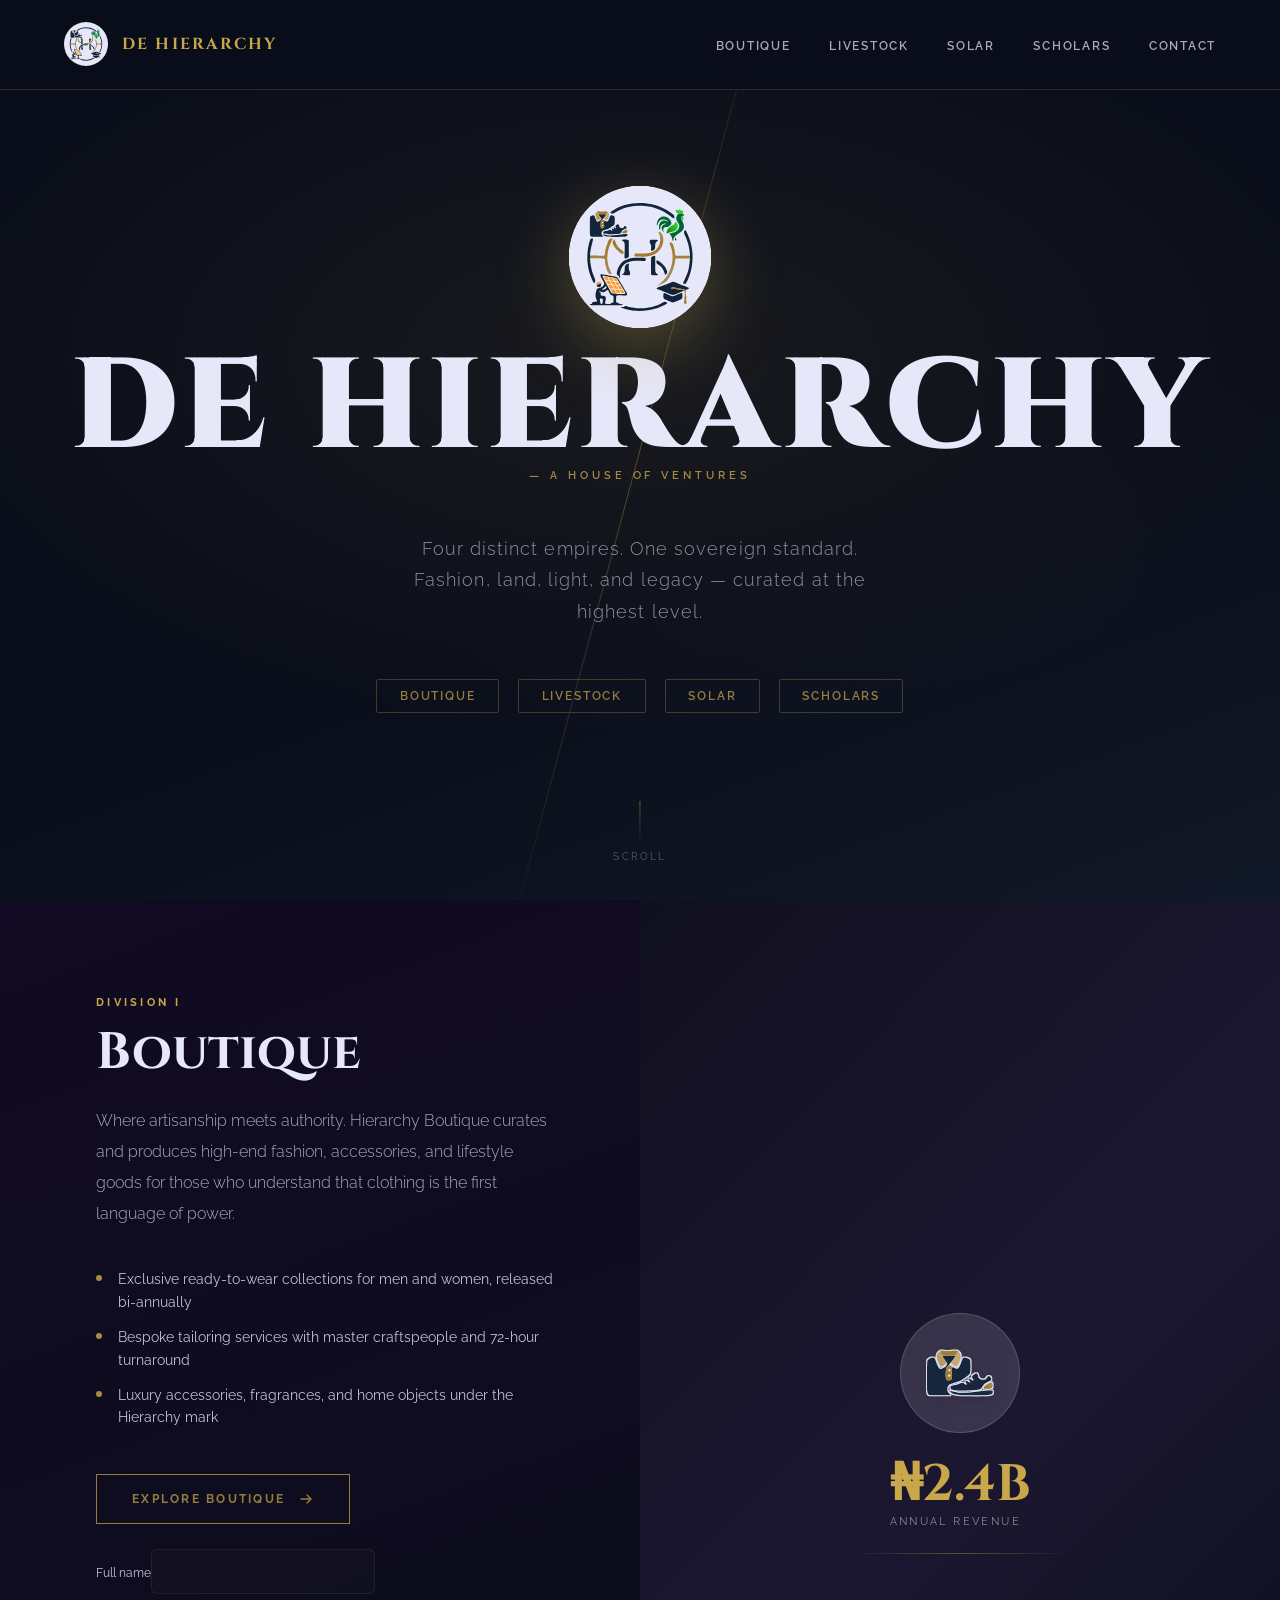
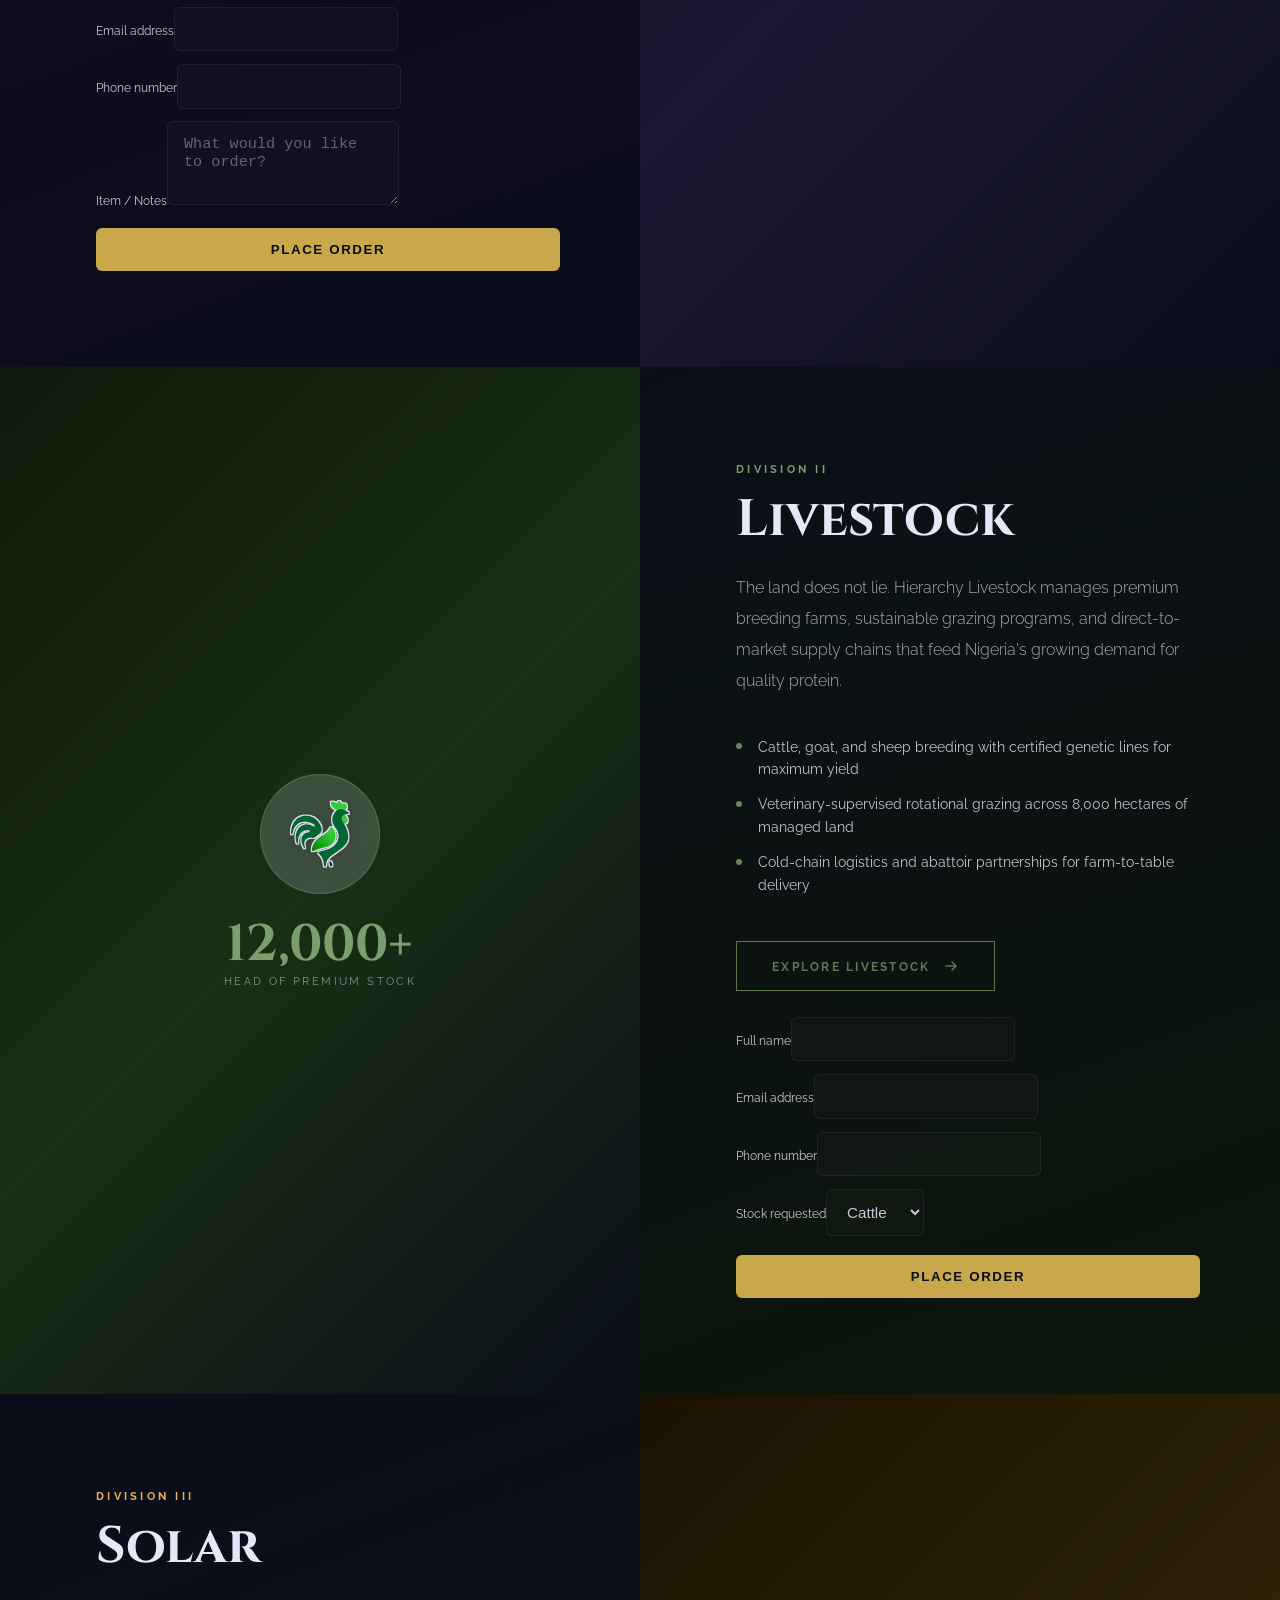
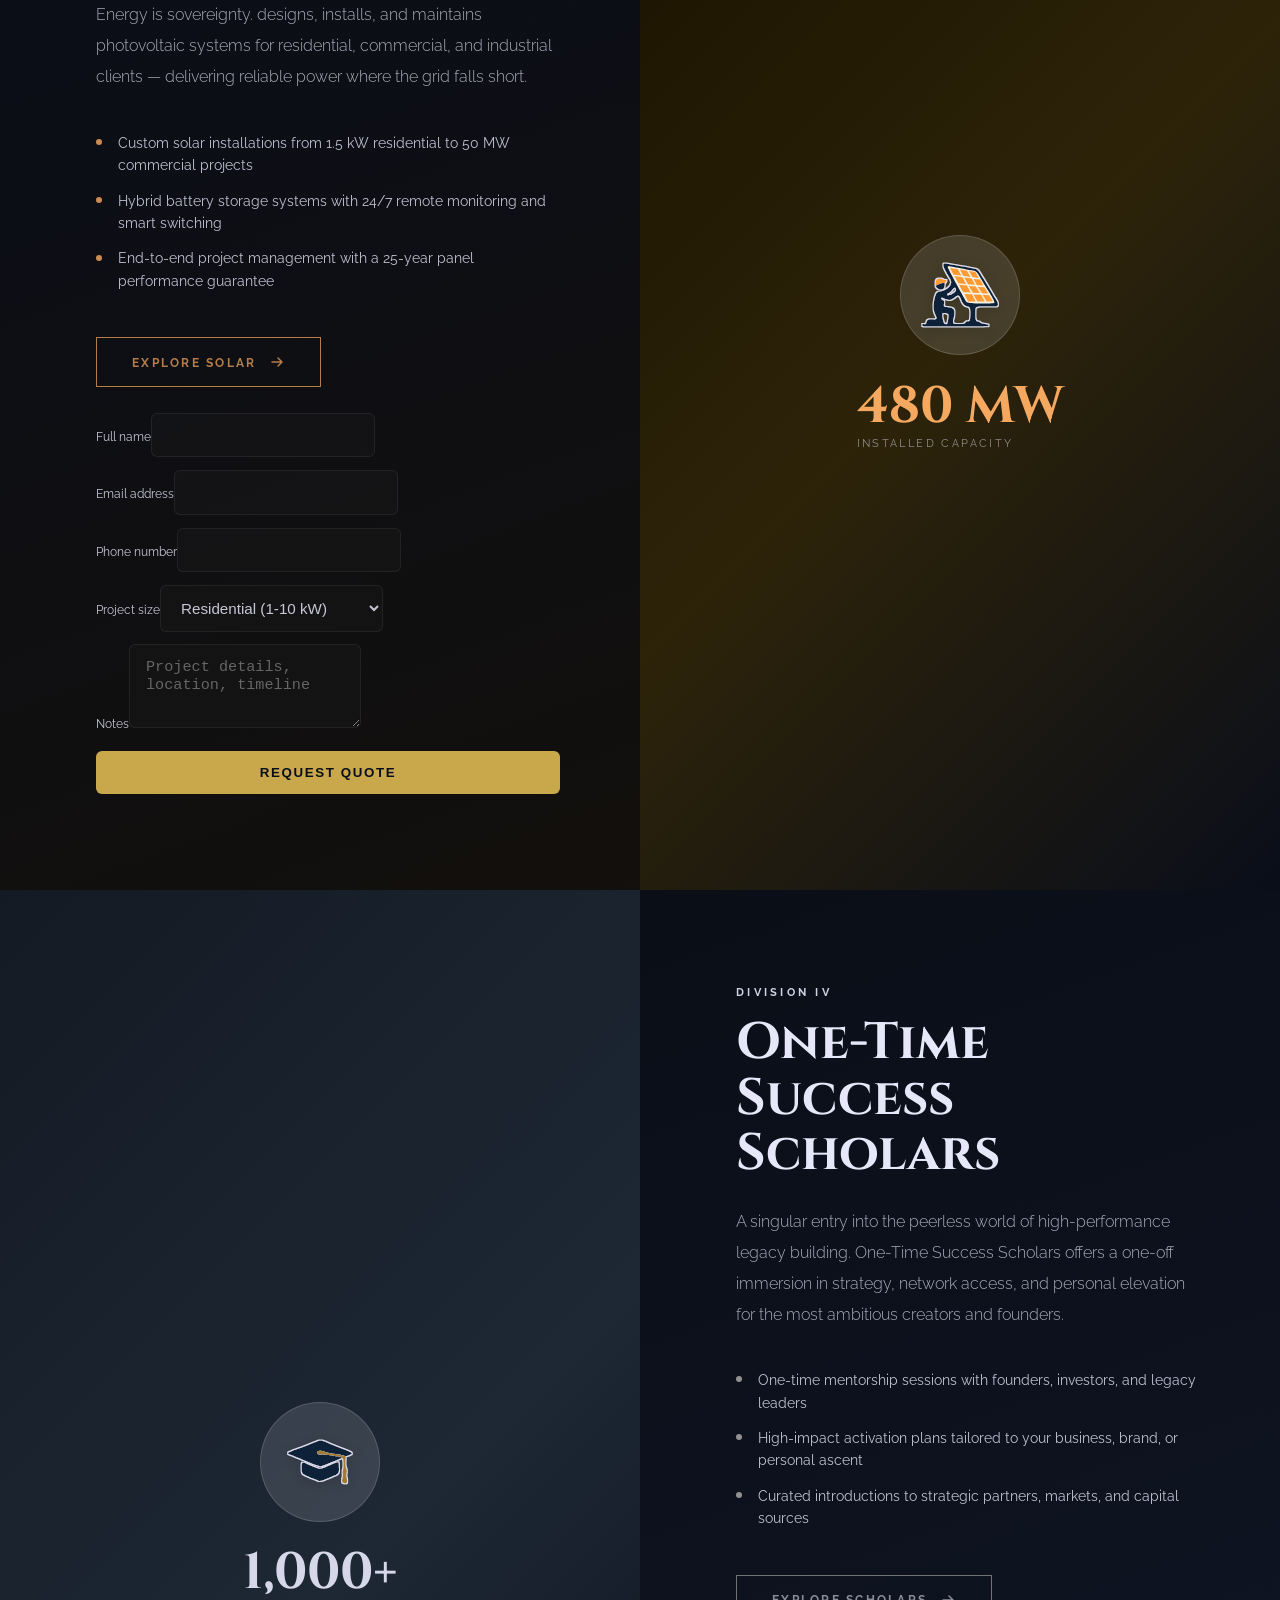
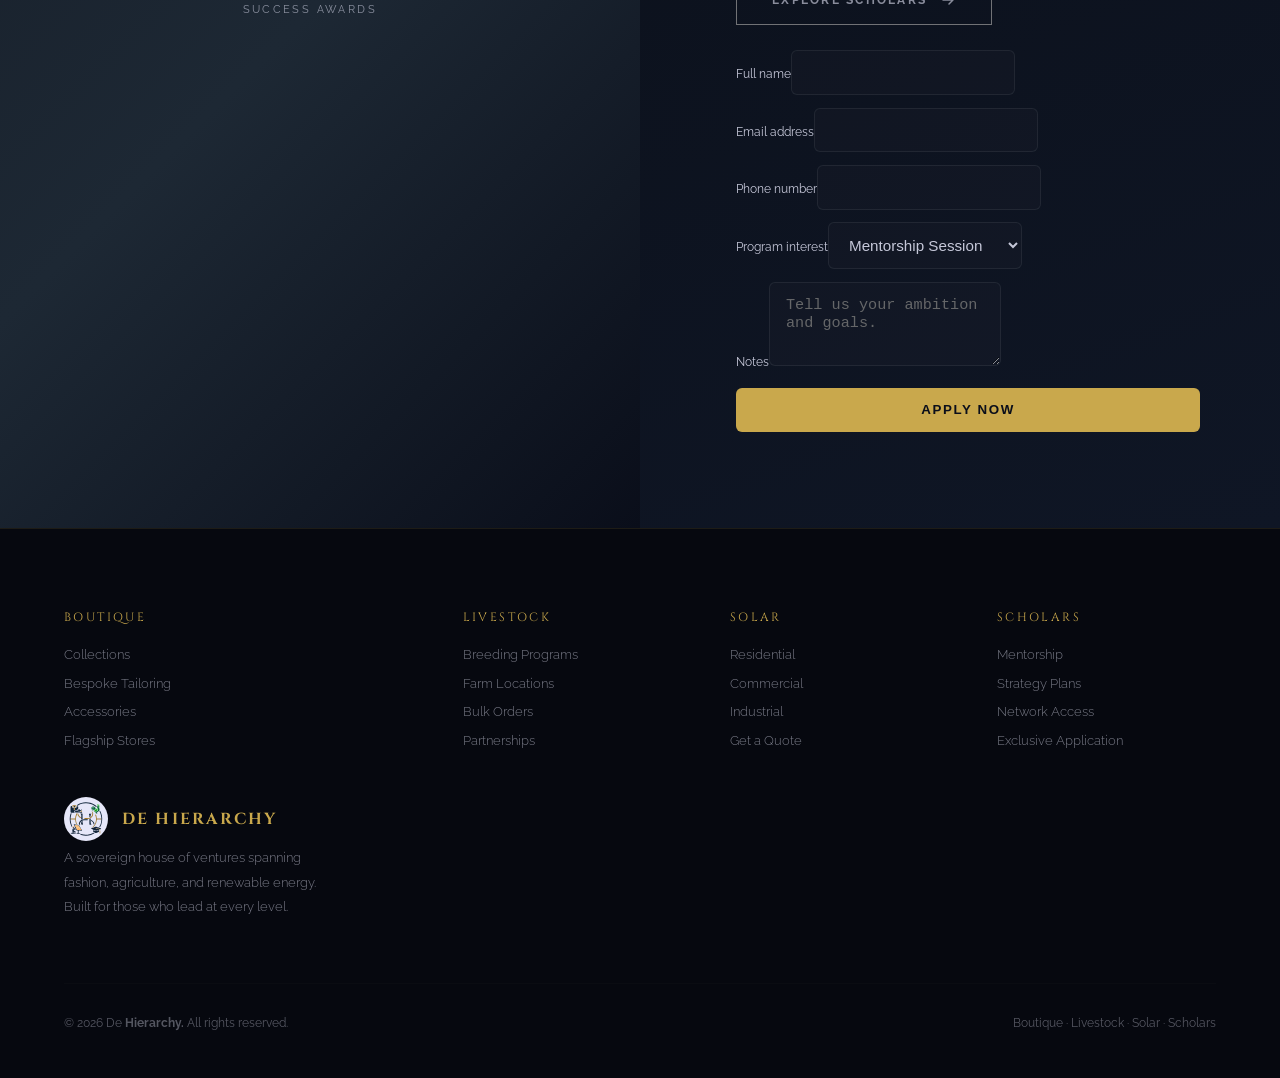
==== index.html @ 7ecafd39 "Add files via upload" ====
<!DOCTYPE html>
<html lang="en">
<head>
  <meta charset="UTF-8" />
  <meta name="viewport" content="width=device-width, initial-scale=1.0" />
  <title>De Hierarchy — Boutique · Livestock · Solar · One-Time Success scholar</title>
  <link href="https://fonts.googleapis.com/css2?family=Cinzel:wght@400;600;700;900&family=Raleway:wght@300;400;500;600&display=swap" rel="stylesheet" />
  <link rel="stylesheet" href="styles.css" />
</head>
<body>
  <!-- SVG filters (invisible) -->
  <svg width="0" height="0" style="position:absolute">
    <defs>
      <filter id="icon-stroke">
        <feMorphology in="SourceAlpha" operator="dilate" radius="0.9" result="D"/>
        <feFlood flood-color="#E6E7F9" flood-opacity="0.95" result="C"/>
        <feComposite in="C" in2="D" operator="in" result="outline"/>
        <feGaussianBlur in="outline" stdDeviation="0.2" result="softOutline"/>
        <feMerge>
          <feMergeNode in="softOutline"/>
          <feMergeNode in="SourceGraphic"/>
        </feMerge>
      </filter>
    </defs>
  </svg>

  <!-- NAV -->
  <nav>
    <a href="/" class="nav-logo" data-section="hero" data-path="/">
      <img src="assets/logo.svg" alt="Hierarchy logo" class="site-logo-img" />
      <span class="nav-logo-text">DE HIERARCHY</span>
    </a>
    <ul class="nav-links">
      <li><a href="#boutique" data-section="boutique" data-path="/Boutique">Boutique</a></li>
      <li><a href="#livestock" data-section="livestock" data-path="/Livestock">Livestock</a></li>
      <li><a href="#solar" data-section="solar" data-path="/Solar">Solar</a></li>
      <li><a href="#one-time-success-scholars" data-section="one-time-success-scholars" data-path="/Scholars">Scholars</a></li>
      <li><a href="#contact" data-section="contact" data-path="/Contact">Contact</a></li>
    </ul>
  </nav>

  <!-- HERO -->
  <section id="hero">
    <div class="hero-bg"></div>
    <div class="hero-rule"></div>
    <div class="hero-content">
      <div class="hero-logo">
        <img src="assets/logo.svg" alt="Hierarchy logo" />
      </div>
      <h1>DE HIERARCHY</h1>
      <p class="hero-eyebrow">— A House of Ventures</p>
      <p class="hero-tagline">Four distinct empires. One sovereign standard.<br>Fashion, land, light, and legacy — curated at the highest level.</p>
      <div class="hero-divisions">
        <a href="#boutique" class="hero-pill" data-section="boutique" data-path="/Boutique">Boutique</a>
        <a href="#livestock" class="hero-pill" data-section="livestock" data-path="/Livestock">Livestock</a>
        <a href="#solar" class="hero-pill" data-section="solar" data-path="/Solar">Solar</a>
        <a href="#one-time-success-scholars" class="hero-pill" data-section="one-time-success-scholars" data-path="/Scholars">Scholars</a>
      </div>
    </div>
    <div class="hero-scroll">
      <div class="scroll-line"></div>
      Scroll
    </div>
  </section>

  <!-- BOUTIQUE -->
  <section class="division" id="boutique">
    <div class="div-visual">
      <div class="div-icon-bg"></div>
      <div class="div-icon-wrap reveal">
        <div class="div-icon">
          <img src="assets/boutique icon.svg" alt="Boutique icon" width="52" height="52" />
        </div>
        <div>
          <div class="div-stat">₦2.4B</div>
          <div class="div-stat-label">Annual Revenue</div>
        </div>
      </div>
    </div>
    <div class="div-content reveal">
      <p class="div-eyebrow">Division I</p>
      <h2 class="div-title">Boutique</h2>
      <p class="div-body">Where artisanship meets authority. Hierarchy Boutique curates and produces high-end fashion, accessories, and lifestyle goods for those who understand that clothing is the first language of power.</p>
      <div class="div-features">
        <div class="div-feature">
          <div class="div-feature-dot"></div>
          <span>Exclusive ready-to-wear collections for men and women, released bi-annually</span>
        </div>
        <div class="div-feature">
          <div class="div-feature-dot"></div>
          <span>Bespoke tailoring services with master craftspeople and 72-hour turnaround</span>
        </div>
        <div class="div-feature">
          <div class="div-feature-dot"></div>
          <span>Luxury accessories, fragrances, and home objects under the Hierarchy mark</span>
        </div>
      </div>
      <a href="boutique.html" class="div-cta">
        Explore Boutique
        <svg viewBox="0 0 16 16" fill="none"><path d="M3 8h10M9 4l4 4-4 4" stroke="currentColor" stroke-width="1.5" stroke-linecap="round" stroke-linejoin="round"/></svg>
      </a>
      <form class="order-form" data-division="Boutique">
        <label>Full name<input type="text" name="name" required></label>
        <label>Email address<input type="email" name="email" required></label>
        <label>Phone number<input type="tel" name="phone"></label>
        <label>Item / Notes<textarea name="notes" placeholder="What would you like to order?"></textarea></label>
        <button class="order-submit" type="submit">Place Order</button>
        <div class="order-success">Thanks — your order request has been received.</div>
      </form>
    </div>
  </section>

  <!-- LIVESTOCK -->
  <section class="division" id="livestock">
    <div class="div-visual">
      <div class="div-icon-bg"></div>
      <div class="div-icon-wrap reveal">
        <div class="div-icon">
          <img src="assets/livestock icon.svg" alt="Livestock icon" width="66" height="66" />
        </div>
        <div>
          <div class="div-stat">12,000+</div>
          <div class="div-stat-label">Head of Premium Stock</div>
        </div>
      </div>
    </div>
    <div class="div-content reveal">
      <p class="div-eyebrow">Division II</p>
      <h2 class="div-title">Livestock</h2>
      <p class="div-body">The land does not lie. Hierarchy Livestock manages premium breeding farms, sustainable grazing programs, and direct-to-market supply chains that feed Nigeria's growing demand for quality protein.</p>
      <div class="div-features">
        <div class="div-feature">
          <div class="div-feature-dot"></div>
          <span>Cattle, goat, and sheep breeding with certified genetic lines for maximum yield</span>
        </div>
        <div class="div-feature">
          <div class="div-feature-dot"></div>
          <span>Veterinary-supervised rotational grazing across 8,000 hectares of managed land</span>
        </div>
        <div class="div-feature">
          <div class="div-feature-dot"></div>
          <span>Cold-chain logistics and abattoir partnerships for farm-to-table delivery</span>
        </div>
      </div>
      <a href="livestock.html" class="div-cta">
        Explore Livestock
        <svg viewBox="0 0 16 16" fill="none"><path d="M3 8h10M9 4l4 4-4 4" stroke="currentColor" stroke-width="1.5" stroke-linecap="round" stroke-linejoin="round"/></svg>
      </a>
      <form class="order-form" data-division="Livestock">
        <label>Full name<input type="text" name="name" required></label>
        <label>Email address<input type="email" name="email" required></label>
        <label>Phone number<input type="tel" name="phone"></label>
        <label>Stock requested<select name="stockType">
          <option value="cattle">Cattle</option>
          <option value="goat">Goat</option>
          <option value="sheep">Sheep</option>
        </select></label>
        <button class="order-submit" type="submit">Place Order</button>
        <div class="order-success">Thanks — your order request has been received.</div>
      </form>
    </div>
  </section>

  <!-- SOLAR -->
  <section class="division" id="solar">
    <div class="div-visual">
      <div class="div-icon-bg"></div>
      <div class="div-icon-wrap reveal">
        <div class="div-icon">
          <img src="assets/solar icon.svg" alt="Solar icon" width="76" height="76" />
        </div>
        <div>
          <div class="div-stat">480 MW</div>
          <div class="div-stat-label">Installed Capacity</div>
        </div>
      </div>
    </div>
    <div class="div-content reveal">
      <p class="div-eyebrow">Division III</p>
      <h2 class="div-title">Solar</h2>
      <p class="div-body">Energy is sovereignty.  designs, installs, and maintains photovoltaic systems for residential, commercial, and industrial clients — delivering reliable power where the grid falls short.</p>
      <div class="div-features">
        <div class="div-feature">
          <div class="div-feature-dot"></div>
          <span>Custom solar installations from 1.5 kW residential to 50 MW commercial projects</span>
        </div>
        <div class="div-feature">
          <div class="div-feature-dot"></div>
          <span>Hybrid battery storage systems with 24/7 remote monitoring and smart switching</span>
        </div>
        <div class="div-feature">
          <div class="div-feature-dot"></div>
          <span>End-to-end project management with a 25-year panel performance guarantee</span>
        </div>
      </div>
      <a href="solar.html" class="div-cta">
        Explore Solar
        <svg viewBox="0 0 16 16" fill="none"><path d="M3 8h10M9 4l4 4-4 4" stroke="currentColor" stroke-width="1.5" stroke-linecap="round" stroke-linejoin="round"/></svg>
      </a>
      <form class="order-form" data-division="Solar">
        <label>Full name<input type="text" name="name" required></label>
        <label>Email address<input type="email" name="email" required></label>
        <label>Phone number<input type="tel" name="phone"></label>
        <label>Project size<select name="projectSize">
          <option value="residential">Residential (1-10 kW)</option>
          <option value="commercial">Commercial (10-100 kW)</option>
          <option value="industrial">Industrial (100 kW+)</option>
        </select></label>
        <label>Notes<textarea name="notes" placeholder="Project details, location, timeline"></textarea></label>
        <button class="order-submit" type="submit">Request Quote</button>
        <div class="order-success">Thanks — your quote request has been received.</div>
      </form>
    </div>
  </section>

  <!-- ONE-TIME SUCCESS SCHOLARS -->
  <section class="division" id="one-time-success-scholars">
    <div class="div-visual">
      <div class="div-icon-bg"></div>
      <div class="div-icon-wrap reveal">
        <div class="div-icon">
          <img src="assets/education icon.svg" alt="Education icon" width="76" height="76" />
        </div>
        <div>
          <div class="div-stat">1,000+</div>
          <div class="div-stat-label">Success Awards</div>
        </div>
      </div>
    </div>
    <div class="div-content reveal">
      <p class="div-eyebrow">Division IV</p>
      <h2 class="div-title">One-Time Success Scholars</h2>
      <p class="div-body">A singular entry into the peerless world of high-performance legacy building. One-Time Success Scholars offers a one-off immersion in strategy, network access, and personal elevation for the most ambitious creators and founders.</p>
      <div class="div-features">
        <div class="div-feature">
          <div class="div-feature-dot"></div>
          <span>One-time mentorship sessions with founders, investors, and legacy leaders</span>
        </div>
        <div class="div-feature">
          <div class="div-feature-dot"></div>
          <span>High-impact activation plans tailored to your business, brand, or personal ascent</span>
        </div>
        <div class="div-feature">
          <div class="div-feature-dot"></div>
          <span>Curated introductions to strategic partners, markets, and capital sources</span>
        </div>
      </div>
      <a href="scholars.html" class="div-cta">
        Explore Scholars
        <svg viewBox="0 0 16 16" fill="none"><path d="M3 8h10M9 4l4 4-4 4" stroke="currentColor" stroke-width="1.5" stroke-linecap="round" stroke-linejoin="round"/></svg>
      </a>
      <form class="order-form" data-division="Scholars">
        <label>Full name<input type="text" name="name" required></label>
        <label>Email address<input type="email" name="email" required></label>
        <label>Phone number<input type="tel" name="phone"></label>
        <label>Program interest<select name="interest">
          <option value="mentorship">Mentorship Session</option>
          <option value="strategy-plan">Strategy Plan</option>
          <option value="network-intro">Network Introduction</option>
        </select></label>
        <label>Notes<textarea name="notes" placeholder="Tell us your ambition and goals."></textarea></label>
        <button class="order-submit" type="submit">Apply Now</button>
        <div class="order-success">Thanks — your application has been received.</div>
      </form>
    </div>
  </section>

  <!-- FOOTER -->
  <footer id="contact">
    <div class="footer-top">
      <div>
        <p class="footer-col-title">Boutique</p>
        <ul class="footer-links">
          <li><a href="#">Collections</a></li>
          <li><a href="#">Bespoke Tailoring</a></li>
          <li><a href="#">Accessories</a></li>
          <li><a href="#">Flagship Stores</a></li>
        </ul>
      </div>
      <div>
        <p class="footer-col-title">Livestock</p>
        <ul class="footer-links">
          <li><a href="#">Breeding Programs</a></li>
          <li><a href="#">Farm Locations</a></li>
          <li><a href="#">Bulk Orders</a></li>
          <li><a href="#">Partnerships</a></li>
        </ul>
      </div>
      <div>
        <p class="footer-col-title">Solar</p>
        <ul class="footer-links">
          <li><a href="#">Residential</a></li>
          <li><a href="#">Commercial</a></li>
          <li><a href="#">Industrial</a></li>
          <li><a href="#">Get a Quote</a></li>
        </ul>
      </div>
      <div>
        <p class="footer-col-title">Scholars</p>
        <ul class="footer-links">
          <li><a href="#">Mentorship</a></li>
          <li><a href="#">Strategy Plans</a></li>
          <li><a href="#">Network Access</a></li>
          <li><a href="#">Exclusive Application</a></li>
        </ul>
      </div>
      <div>
        <a href="/" class="nav-logo footer-brand-logo" data-section="hero" data-path="/">
            <img src="assets/logo.svg" alt="Hierarchy logo" class="site-logo-img" />
            <span class="nav-logo-text">DE HIERARCHY</span>
          </a>
        <p class="footer-brand-desc">A sovereign house of ventures spanning fashion, agriculture, and renewable energy. Built for those who lead at every level.</p>
      </div>
    </div>
    <div class="footer-bottom">
      <span>© 2026 De <strong>Hierarchy.</strong> All rights reserved.</span>
      <span>Boutique · Livestock · Solar · Scholars</span>
    </div>
  </footer>

  <script src="script.js"></script>
</body>
</html>
---- styles.css ----
*, *::before, *::after { box-sizing: border-box; margin: 0; padding: 0; }

:root {
  --navy:   #0A0E1A;
  --ivory:  #E6E7F9;
  --gold:   #C9A84C;
  --gold-lt:#E2C97A;
  --sage:   #4A6741;
  --sage-lt:#7A9E6E;
  --amber:  #E87D2B;
  --amber-lt:#F4A860;
  --white:  #FFFFFF;
}

html { scroll-behavior: smooth; }

body {
  font-family: 'Raleway', sans-serif;
  background: var(--navy);
  color: var(--ivory);
  overflow-x: hidden;
}

/* ─── NAV ─── */
nav {
  position: fixed; top: 0; left: 0; width: 100%; z-index: 100;
  display: flex; align-items: center; justify-content: space-between;
  padding: 1.4rem 4rem;
  background: rgba(10, 14, 26, 0.85);
  backdrop-filter: blur(12px);
  border-bottom: 1px solid rgba(201,168,76,0.18);
}
.nav-logo {
  display: inline-flex;
  align-items: center;
  gap: 0.85rem;
  font-family: 'Cinzel', serif;
  font-weight: 700; font-size: 1.45rem;
  color: var(--gold); letter-spacing: 0.18em;
  text-decoration: none;
  opacity: 0;
  transform: translateY(-6px);
  animation: navLogoIntro 0.8s ease-out 0.2s forwards;
}
.nav-logo:hover {
  transform: translateY(-4px);
}
/* Footer should show the same logo styling but without the intro animation */
footer .nav-logo {
  opacity: 1; transform: none; animation: none;
}
.site-logo-img {
  height: 44px;
  width: auto;
  display: block;
  animation: logoPulse 3.5s ease-in-out infinite;
}
.nav-logo-text {
  display: inline-block;
  font-size: 1rem;
  letter-spacing: 0.14em;
  text-transform: uppercase;
  color: var(--gold);
  opacity: 0;
  transform: translateX(-10px);
  animation: navTextIntro 0.8s ease-out 0.35s forwards;
}
.nav-links { display: flex; gap: 2.4rem; list-style: none; }
@keyframes navLogoIntro {
  to {
    opacity: 1;
    transform: translateY(0);
  }
}
@keyframes navTextIntro {
  to {
    opacity: 1;
    transform: translateX(0);
  }
}
@keyframes logoPulse {
  0%, 100% { transform: scale(1); }
  50% { transform: scale(1.04); }
}
.nav-links a {
  font-family: 'Raleway', sans-serif;
  font-size: 0.78rem; font-weight: 600;
  letter-spacing: 0.14em; text-transform: uppercase;
  color: var(--ivory); opacity: 0.72; text-decoration: none;
  transition: opacity 0.2s, color 0.2s;
}
.nav-links a:hover { opacity: 1; color: var(--gold); }

/* Hidden header state applied when footer is in view */
nav.nav-hidden {
  transform: translateY(-120%);
  opacity: 0;
  pointer-events: none;
  transition: transform 0.35s ease, opacity 0.35s ease;
}

/* ─── HERO ─── */
#hero {
  min-height: 100vh;
  display: flex; flex-direction: column;
  align-items: center; justify-content: center;
  text-align: center;
  padding: 0 2rem;
  position: relative;
  overflow: hidden;
}
.hero-bg {
  position: absolute; inset: 0;
  background: radial-gradient(ellipse 80% 60% at 50% 40%, rgba(201,168,76,0.08) 0%, transparent 70%),
              linear-gradient(160deg, #0A0E1A 60%, #111827 100%);
}
.hero-rule {
  position: absolute; top: 50%; left: 50%;
  transform: translate(-50%,-50%) rotate(15deg);
  width: 1px; height: 120%;
  background: linear-gradient(to bottom, transparent, rgba(201,168,76,0.35), transparent);
}
.hero-content {
  position: relative; z-index: 2;
  display: flex; flex-direction: column; align-items: center;
}
.hero-logo {
  opacity: 0;
  transform: translateY(-18px) scale(0.82);
  transition: opacity 0.6s ease-out, transform 0.6s ease-out;
  margin-bottom: 1.4rem;
  display: inline-flex;
  justify-content: center;
  align-items: center;
  border-radius: 9999px;
}
.hero-logo.visible {
  opacity: 1;
  transform: translateY(0) scale(1);
  animation: logoGlow 3.6s ease-in-out infinite 0.5s;
}
.hero-logo img {
  height: 140px;
  width: auto;
  max-width: 180px;
  filter: drop-shadow(0 16px 40px rgba(201,168,76,0.28));
  transition: filter 0.4s ease, transform 0.4s ease;
  border-radius: 50%;
}
.hero-logo.visible img {
  transform: scale(1.02);
  filter: drop-shadow(0 18px 34px rgba(201,168,76,0.35));
}
@keyframes logoGlow {
  0%, 100% {
    box-shadow: 0 0 0 0 rgba(201,168,76,0.18);
  }
  50% {
    box-shadow: 0 0 0 24px rgba(201,168,76,0.12);
  }
}
.hero-eyebrow {
  font-family: 'Raleway', sans-serif;
  font-size: 0.7rem; font-weight: 600;
  letter-spacing: 0.35em; text-transform: uppercase;
  color: var(--gold); opacity: 0.8;
  margin-bottom: 1.4rem;
}
h1 {
  font-family: 'Cinzel', serif;
  font-weight: 900; font-size: clamp(3.8rem, 10vw, 8.5rem);
  line-height: 0.92;
  color: var(--ivory);
  letter-spacing: 0.04em;
}
h1 span { color: var(--gold); }
.hero-tagline {
  margin-top: 1.8rem;
  font-size: clamp(0.9rem, 2vw, 1.1rem);
  font-weight: 300; letter-spacing: 0.06em;
  color: rgba(230,231,249,0.6);
  max-width: 520px; margin-left: auto; margin-right: auto;
  line-height: 1.8;
}
.hero-divisions {
  margin-top: 3.2rem;
  display: flex; gap: 1.2rem; justify-content: center; flex-wrap: wrap;
}
.hero-pill {
  font-size: 0.72rem; font-weight: 600;
  letter-spacing: 0.16em; text-transform: uppercase;
  border: 1px solid rgba(201,168,76,0.4);
  color: var(--gold); padding: 0.55rem 1.4rem;
  border-radius: 2px; text-decoration: none;
  transition: background 0.25s, color 0.25s;
}
.hero-pill:hover { background: var(--gold); color: var(--navy); }
.hero-scroll {
  position: absolute; bottom: 2.4rem; left: 50%; transform: translateX(-50%);
  display: flex; flex-direction: column; align-items: center; gap: 0.5rem;
  font-size: 0.62rem; letter-spacing: 0.22em; text-transform: uppercase;
  color: rgba(230,231,249,0.35);
}
.scroll-line {
  width: 1px; height: 42px;
  background: linear-gradient(to bottom, rgba(201,168,76,0.5), transparent);
  animation: scrollPulse 2s ease-in-out infinite;
}
@keyframes scrollPulse {
  0%,100% { opacity: 0.4; transform: scaleY(1); }
  50% { opacity: 1; transform: scaleY(1.15); }
}

/* ─── SECTIONS SHARED ─── */
.division {
  min-height: 100vh;
  display: grid; grid-template-columns: 1fr 1fr;
  position: relative; overflow: hidden;
}
.division:nth-child(even) { direction: rtl; }
.division:nth-child(even) > * { direction: ltr; }

.div-visual {
  position: relative;
  display: flex; align-items: center; justify-content: center;
  overflow: hidden;
}
.div-icon-bg {
  position: absolute; inset: 0;
}
.div-icon-wrap {
  position: relative; z-index: 2;
  display: flex; flex-direction: column; align-items: center; gap: 1.6rem;
}
.div-icon {
  width: 120px; height: 120px;
  border-radius: 50%;
  display: flex; align-items: center; justify-content: center;
  border: 1px solid rgba(255,255,255,0.15);
}
.div-icon svg { width: 52px; height: 52px; }
#boutique .div-icon img { width: 66px; height: 66px; }

/* Subtle SVG outline filter for icon 'stroke' effect (match Scholars) */
#boutique .div-icon img, #boutique .div-icon svg,
#livestock .div-icon img, #livestock .div-icon svg,
#solar .div-icon img, #solar .div-icon svg,
#one-time-success-scholars .div-icon img, #one-time-success-scholars .div-icon svg {
  filter: url(#icon-stroke) drop-shadow(0 2px 6px rgba(0,0,0,0.14));
}

/* Subtle float animation for division icons */
@keyframes iconFloat {
  0% { transform: translateY(0) scale(1) rotate(0deg); }
  50% { transform: translateY(-6px) scale(1.02) rotate(-0.6deg); }
  100% { transform: translateY(0) scale(1) rotate(0deg); }
}

.division .div-icon img,
.division .div-icon svg {
  will-change: transform;
  animation: iconFloat 6s ease-in-out infinite;
  transform-origin: center center;
}

/* Stagger per division for a natural feel */
#boutique .div-icon img, #boutique .div-icon svg { animation-delay: 0s; }
#livestock .div-icon img, #livestock .div-icon svg { animation-delay: 0.18s; }
#solar .div-icon img, #solar .div-icon svg { animation-delay: 0.36s; }
#one-time-success-scholars .div-icon img, #one-time-success-scholars .div-icon svg { animation-delay: 0.54s; }

/* Respect user's reduced motion preference */
@media (prefers-reduced-motion: reduce) {
  .division .div-icon img,
  .division .div-icon svg {
    animation: none !important;
    transform: none !important;
  }
}
.div-stat {
  text-align: center;
  font-family: 'Cinzel', serif;
  font-size: 3.2rem; font-weight: 700; line-height: 1;
}
.div-stat-label {
  font-size: 0.68rem; letter-spacing: 0.22em; text-transform: uppercase;
  opacity: 0.55; margin-top: 0.3rem;
}

.div-content {
  display: flex; flex-direction: column; justify-content: center;
  padding: 6rem 5rem 6rem 6rem;
}
.div-eyebrow {
  font-size: 0.68rem; font-weight: 700; letter-spacing: 0.3em;
  text-transform: uppercase; margin-bottom: 1rem;
}
.div-title {
  font-family: 'Cinzel', serif;
  font-size: clamp(2.2rem, 4vw, 3.6rem);
  font-weight: 700; line-height: 1.08;
  margin-bottom: 1.6rem;
}
.div-body {
  font-size: 1.02rem; font-weight: 300; line-height: 1.9;
  opacity: 0.72; max-width: 480px;
  margin-bottom: 2.4rem;
}
.div-features {
  display: flex; flex-direction: column; gap: 0.8rem;
  margin-bottom: 2.8rem;
}
.div-feature {
  display: flex; align-items: flex-start; gap: 1rem;
  font-size: 0.88rem; font-weight: 400; line-height: 1.6; opacity: 0.82;
}
.div-feature-dot {
  width: 6px; height: 6px; border-radius: 50%;
  margin-top: 0.45rem; flex-shrink: 0;
}
.div-cta {
  display: inline-flex; align-items: center; gap: 0.8rem;
  font-size: 0.78rem; font-weight: 700; letter-spacing: 0.18em;
  text-transform: uppercase; text-decoration: none;
  padding: 1rem 2.2rem; border: 1.5px solid;
  transition: background 0.25s, color 0.25s;
  align-self: flex-start;
}
.div-cta svg { width: 16px; height: 16px; transition: transform 0.22s; }
.div-cta:hover svg { transform: translateX(5px); }

/* Order form */
.order-form {
  margin-top: 1.6rem;
  display: grid; gap: 0.8rem;
  max-width: 520px;
}
.order-form label { font-size: 0.78rem; opacity: 0.85; }
.order-form input, .order-form textarea, .order-form select {
  padding: 0.8rem 1rem; border-radius: 6px; border: 1px solid rgba(255,255,255,0.08);
  background: rgba(255,255,255,0.02); color: var(--ivory); font-size: 0.95rem;
}
.order-form textarea { min-height: 84px; resize: vertical; }
.order-submit {
  margin-top: 0.4rem; padding: 0.9rem 1.1rem; border-radius: 6px;
  background: var(--gold); color: var(--navy); border: none; cursor: pointer;
  font-weight: 700; letter-spacing: 0.12em; text-transform: uppercase;
}
.order-success {
  margin-top: 0.6rem; padding: 0.8rem 1rem; border-radius: 6px;
  background: rgba(122,158,110,0.12); color: var(--sage-lt); display: none;
}

/* ─── BOUTIQUE ─── */
#boutique .div-icon-bg {
  background: linear-gradient(135deg, #11101f 0%, #1c1731 50%, #0A0E1A 100%);
}
#boutique .div-icon { background: rgba(230,231,249,0.14); }
#boutique .div-stat { color: var(--gold); }
#boutique .div-eyebrow { color: var(--gold); }
#boutique .div-title { color: var(--ivory); }
#boutique .div-feature-dot { background: var(--gold); }
#boutique .div-cta {
  border-color: var(--gold); color: var(--gold);
}
#boutique .div-cta:hover { background: var(--gold); color: var(--navy); }
#boutique {
  background: linear-gradient(160deg, #110A22 0%, #0A0E1A 100%);
}
#boutique .div-icon-wrap::after {
  content: '';
  width: 220px; height: 1px;
  background: linear-gradient(to right, transparent, rgba(201,168,76,0.4), transparent);
}

/* ─── LIVESTOCK ─── */
#livestock .div-icon-bg {
  background: linear-gradient(135deg, #0e1a0a 0%, #1a2e14 50%, #0A0E1A 100%);
}
#livestock .div-icon { background: rgba(230,231,249,0.18); }
#livestock .div-stat { color: var(--sage-lt); }
#livestock .div-eyebrow { color: var(--sage-lt); }
#livestock .div-title { color: var(--ivory); }
#livestock .div-feature-dot { background: var(--sage-lt); }
#livestock .div-cta {
  border-color: var(--sage-lt); color: var(--sage-lt);
}
#livestock .div-cta:hover { background: var(--sage-lt); color: var(--navy); }
#livestock {
  background: linear-gradient(160deg, #0A0E1A 0%, #0c160a 100%);
}

/* ─── SOLAR ─── */
#solar .div-icon-bg {
  background: linear-gradient(135deg, #1a1200 0%, #2d2309 50%, #0A0E1A 100%);
}
#solar .div-icon { background: rgba(230,231,249,0.14); }
#solar .div-stat { color: var(--amber-lt); }
#solar .div-eyebrow { color: var(--amber-lt); }
#solar .div-title { color: var(--ivory); }
#solar .div-feature-dot { background: var(--amber-lt); }
#solar .div-cta {
  border-color: var(--amber-lt); color: var(--amber-lt);
}
#solar .div-cta:hover { background: var(--amber-lt); color: var(--navy); }
#solar {
  background: linear-gradient(160deg, #0A0E1A 0%, #14100a 100%);
}

/* ─── ONE-TIME SUCCESS SCHOLARS ─── */
#one-time-success-scholars .div-icon-bg {
  background: linear-gradient(135deg, #141a24 0%, #1d2834 55%, #0A0E1A 100%);
}
#one-time-success-scholars .div-icon { background: rgba(230,231,249,0.14); }
#one-time-success-scholars .div-icon img { width: 64px; height: 64px; }
#one-time-success-scholars .div-stat { color: rgba(230,231,249,0.92); }
#one-time-success-scholars .div-eyebrow { color: rgba(230,231,249,0.9); }
#one-time-success-scholars .div-title { color: var(--ivory); }
#one-time-success-scholars .div-feature-dot { background: rgba(245,240,232,0.7); }
#one-time-success-scholars .div-cta {
  border-color: rgba(245,240,232,0.6); color: rgba(230,231,249,0.8);
}
#one-time-success-scholars .div-cta:hover { background: rgba(245,240,232,0.16); color: var(--ivory); }
#one-time-success-scholars {
  background: linear-gradient(160deg, #090d15 0%, #0f1625 100%);
}

/* ─── FOOTER ─── */
footer {
  background: #06080F;
  border-top: 1px solid rgba(201,168,76,0.12);
  padding: 5rem 4rem 3rem;
}
.footer-top {
  display: grid; grid-template-columns: 1.6fr 1fr 1fr 1fr;
  gap: 3rem; margin-bottom: 4rem;
}
.footer-brand-name {
  font-family: 'Cinzel', serif;
  font-weight: 700; font-size: 1.6rem;
  color: var(--gold); letter-spacing: 0.18em;
  margin-bottom: 0.9rem;
}
.footer-brand-desc {
  font-size: 0.84rem; font-weight: 300;
  line-height: 1.85; opacity: 0.5;
  max-width: 260px;
}
.footer-col-title {
  font-family: 'Cinzel', serif;
  font-size: 0.75rem; letter-spacing: 0.2em;
  text-transform: uppercase; color: var(--gold);
  margin-bottom: 1.2rem;
}
.footer-links { list-style: none; display: flex; flex-direction: column; gap: 0.6rem; }
.footer-links a {
  font-size: 0.84rem; font-weight: 300;
  color: rgba(230,231,249,0.5); text-decoration: none;
  transition: color 0.2s, opacity 0.2s;
}
.footer-links a:hover { color: var(--ivory); opacity: 1; }
.footer-bottom {
  display: flex; align-items: center; justify-content: space-between;
  padding-top: 2rem;
  border-top: 1px solid rgba(245,240,232,0.06);
  font-size: 0.75rem; opacity: 0.35;
}

/* ─── SCROLL REVEAL ─── */
.reveal {
  opacity: 0; transform: translateY(28px);
  transition: opacity 0.75s ease, transform 0.75s ease;
}
.reveal.visible { opacity: 1; transform: translateY(0); }

/* ─── RESPONSIVE ─── */
@media (max-width: 900px) {
  nav { padding: 1.2rem 1.6rem; }
  .nav-links { display: none; }
  .division { grid-template-columns: 1fr; min-height: auto; }
  .division:nth-child(even) { direction: ltr; }
  .div-visual { min-height: 320px; padding: 3rem; }
  .div-content { padding: 3rem 1.8rem; }
  .footer-top { grid-template-columns: 1fr 1fr; }
}
@media (max-width: 580px) {
  h1 { font-size: 3.2rem; }
  .footer-top { grid-template-columns: 1fr; }
  footer { padding: 3.5rem 1.6rem 2rem; }
}

/* ─── DIVISION DETAIL PAGES ─── */
.body {
  min-height: 100vh;
}
.division-page {
  background: linear-gradient(140deg, #06080F 0%, #0A0E1A 100%);
  color: var(--ivory);
}
.division-page-header {
  min-height: 100vh;
  padding: 2rem 2rem 4rem;
  display: flex;
  flex-direction: column;
  justify-content: center;
  background: radial-gradient(circle at top left, rgba(201,168,76,0.16), transparent 34%),
              linear-gradient(140deg, rgba(17,16,31,0.95) 0%, rgba(10,14,26,0.98) 100%);
}
.division-nav {
  display: flex;
  justify-content: space-between;
  align-items: center;
  gap: 1.5rem;
  margin-bottom: 4rem;
}
.division-nav-links {
  list-style: none;
  display: flex;
  gap: 1.2rem;
  flex-wrap: wrap;
}
.division-nav-links a {
  color: rgba(230,231,249,0.8);
  text-decoration: none;
  font-size: 0.82rem;
  letter-spacing: 0.16em;
  text-transform: uppercase;
}
.division-nav-links a:hover {
  color: var(--gold);
}
.division-hero {
  max-width: 860px;
  margin: 0 auto;
  text-align: center;
}
.division-icon-wrap {
  display: flex;
  justify-content: center;
  margin-bottom: 1.4rem;
}
.division-icon {
  width: 96px;
  height: 96px;
  padding: 1rem;
  border-radius: 50%;
  background: rgba(230,231,249,0.14);
  border: 1px solid rgba(255,255,255,0.16);
  box-shadow: 0 12px 28px rgba(0,0,0,0.2);
}
.division-kicker {
  font-size: 0.72rem;
  letter-spacing: 0.32em;
  text-transform: uppercase;
  color: var(--gold);
  margin-bottom: 1rem;
}
.division-hero h1 {
  font-family: 'Cinzel', serif;
  font-size: clamp(2.6rem, 5vw, 4.4rem);
  margin-bottom: 1.2rem;
}
.division-summary {
  font-size: 1.04rem;
  line-height: 1.85;
  color: rgba(230,231,249,0.74);
  max-width: 760px;
  margin: 0 auto 2rem;
}
.division-stats {
  display: flex;
  justify-content: center;
  gap: 1rem;
  flex-wrap: wrap;
  margin-bottom: 2rem;
}
.division-stats div {
  min-width: 140px;
  padding: 1rem 1.2rem;
  border: 1px solid rgba(201,168,76,0.24);
  border-radius: 12px;
  background: rgba(255,255,255,0.04);
}
.division-stats strong {
  display: block;
  font-size: 1.1rem;
  color: var(--gold);
  margin-bottom: 0.3rem;
}
.division-stats span {
  font-size: 0.78rem;
  text-transform: uppercase;
  letter-spacing: 0.16em;
  color: rgba(230,231,249,0.66);
}
.button {
  display: inline-flex;
  align-items: center;
  justify-content: center;
  gap: 0.6rem;
  padding: 0.95rem 1.6rem;
  border-radius: 999px;
  border: 1px solid rgba(201,168,76,0.4);
  background: var(--gold);
  color: var(--navy);
  text-decoration: none;
  font-weight: 700;
  letter-spacing: 0.14em;
  text-transform: uppercase;
}
.division-shell {
  padding: 2rem 2rem 4rem;
  max-width: 1180px;
  margin: 0 auto;
}
.division-grid {
  display: grid;
  grid-template-columns: repeat(3, minmax(0, 1fr));
  gap: 1.2rem;
  margin: 1.4rem 0 2rem;
}
.division-card {
  background: rgba(255,255,255,0.04);
  border: 1px solid rgba(255,255,255,0.08);
  border-radius: 18px;
  padding: 1.5rem;
  box-shadow: 0 20px 40px rgba(0,0,0,0.16);
}
.division-card h2,
.division-card h3 {
  font-family: 'Cinzel', serif;
  margin-bottom: 0.8rem;
  color: var(--gold);
}
.division-card p,
.division-card li {
  line-height: 1.8;
  color: rgba(230,231,249,0.78);
}
.division-list {
  padding-left: 1.1rem;
  margin-top: 0.8rem;
  display: grid;
  gap: 0.4rem;
}
.division-form {
  margin-top: 1rem;
}
.boutique-page .division-kicker,
.boutique-page .division-card h2,
.boutique-page .division-card h3 {
  color: var(--gold);
}
.livestock-page .division-kicker,
.livestock-page .division-card h2,
.livestock-page .division-card h3 {
  color: var(--sage-lt);
}
.solar-page .division-kicker,
.solar-page .division-card h2,
.solar-page .division-card h3 {
  color: var(--amber-lt);
}
.scholars-page .division-kicker,
.scholars-page .division-card h2,
.scholars-page .division-card h3 {
  color: rgba(230,231,249,0.9);
}
@media (max-width: 900px) {
  .division-grid { grid-template-columns: 1fr; }
  .division-nav { flex-direction: column; align-items: flex-start; }
}
@media (max-width: 580px) {
  .division-page-header { padding: 1.2rem 1rem 3rem; }
  .division-shell { padding: 1.2rem 1rem 3rem; }
  .division-stats { flex-direction: column; }
  .division-stats div { width: 100%; }
}
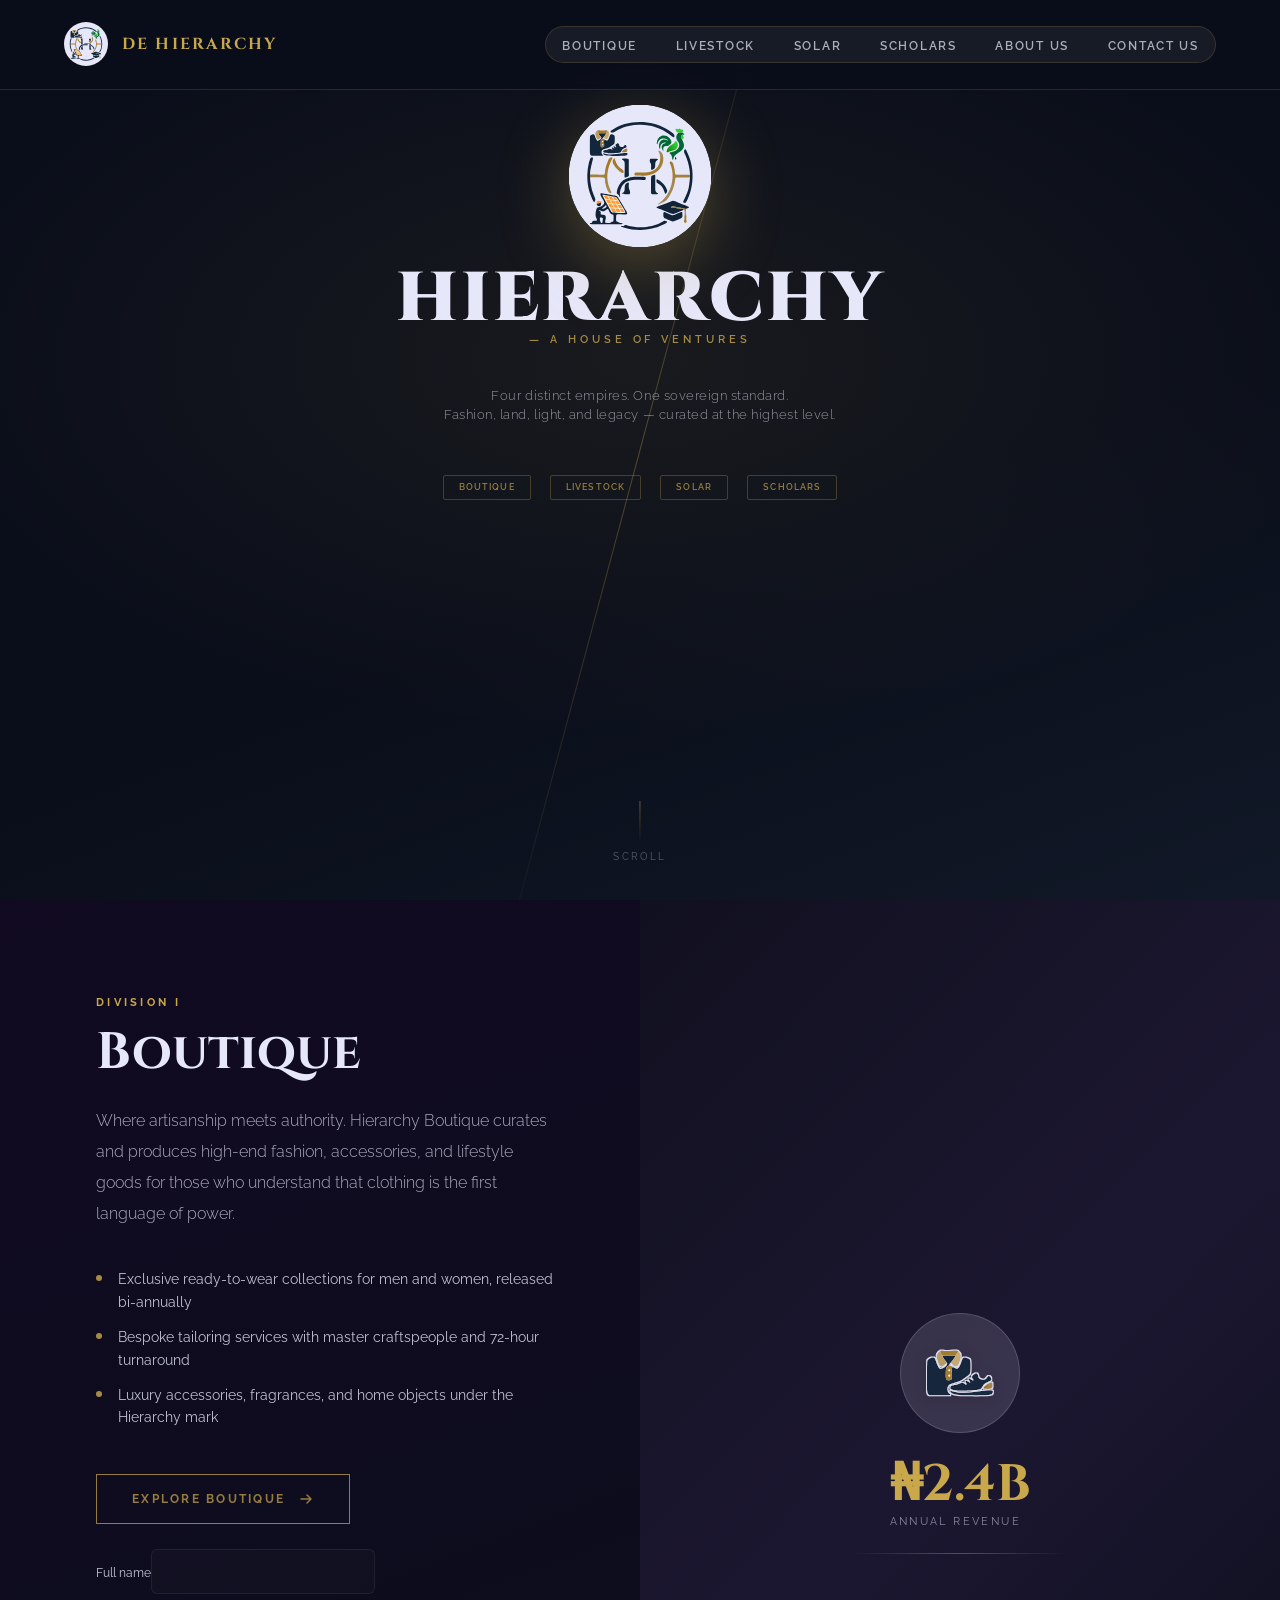
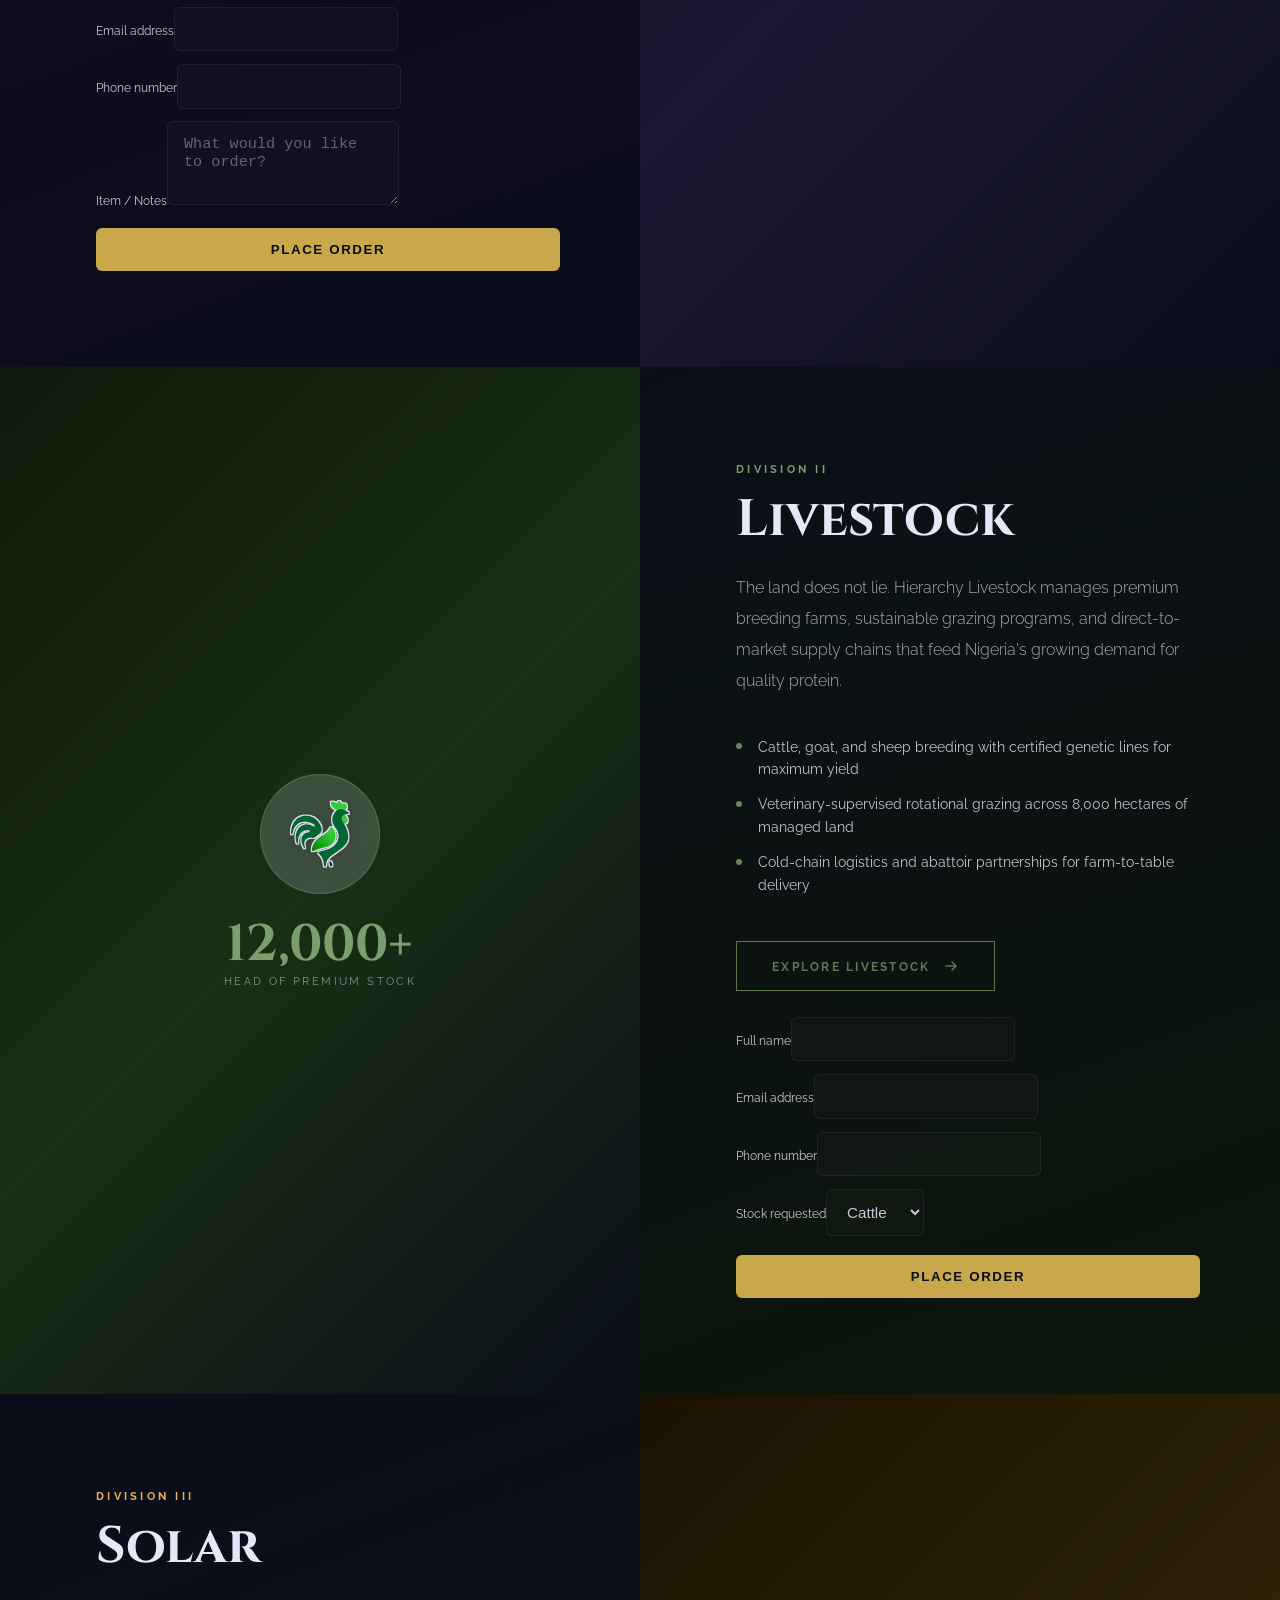
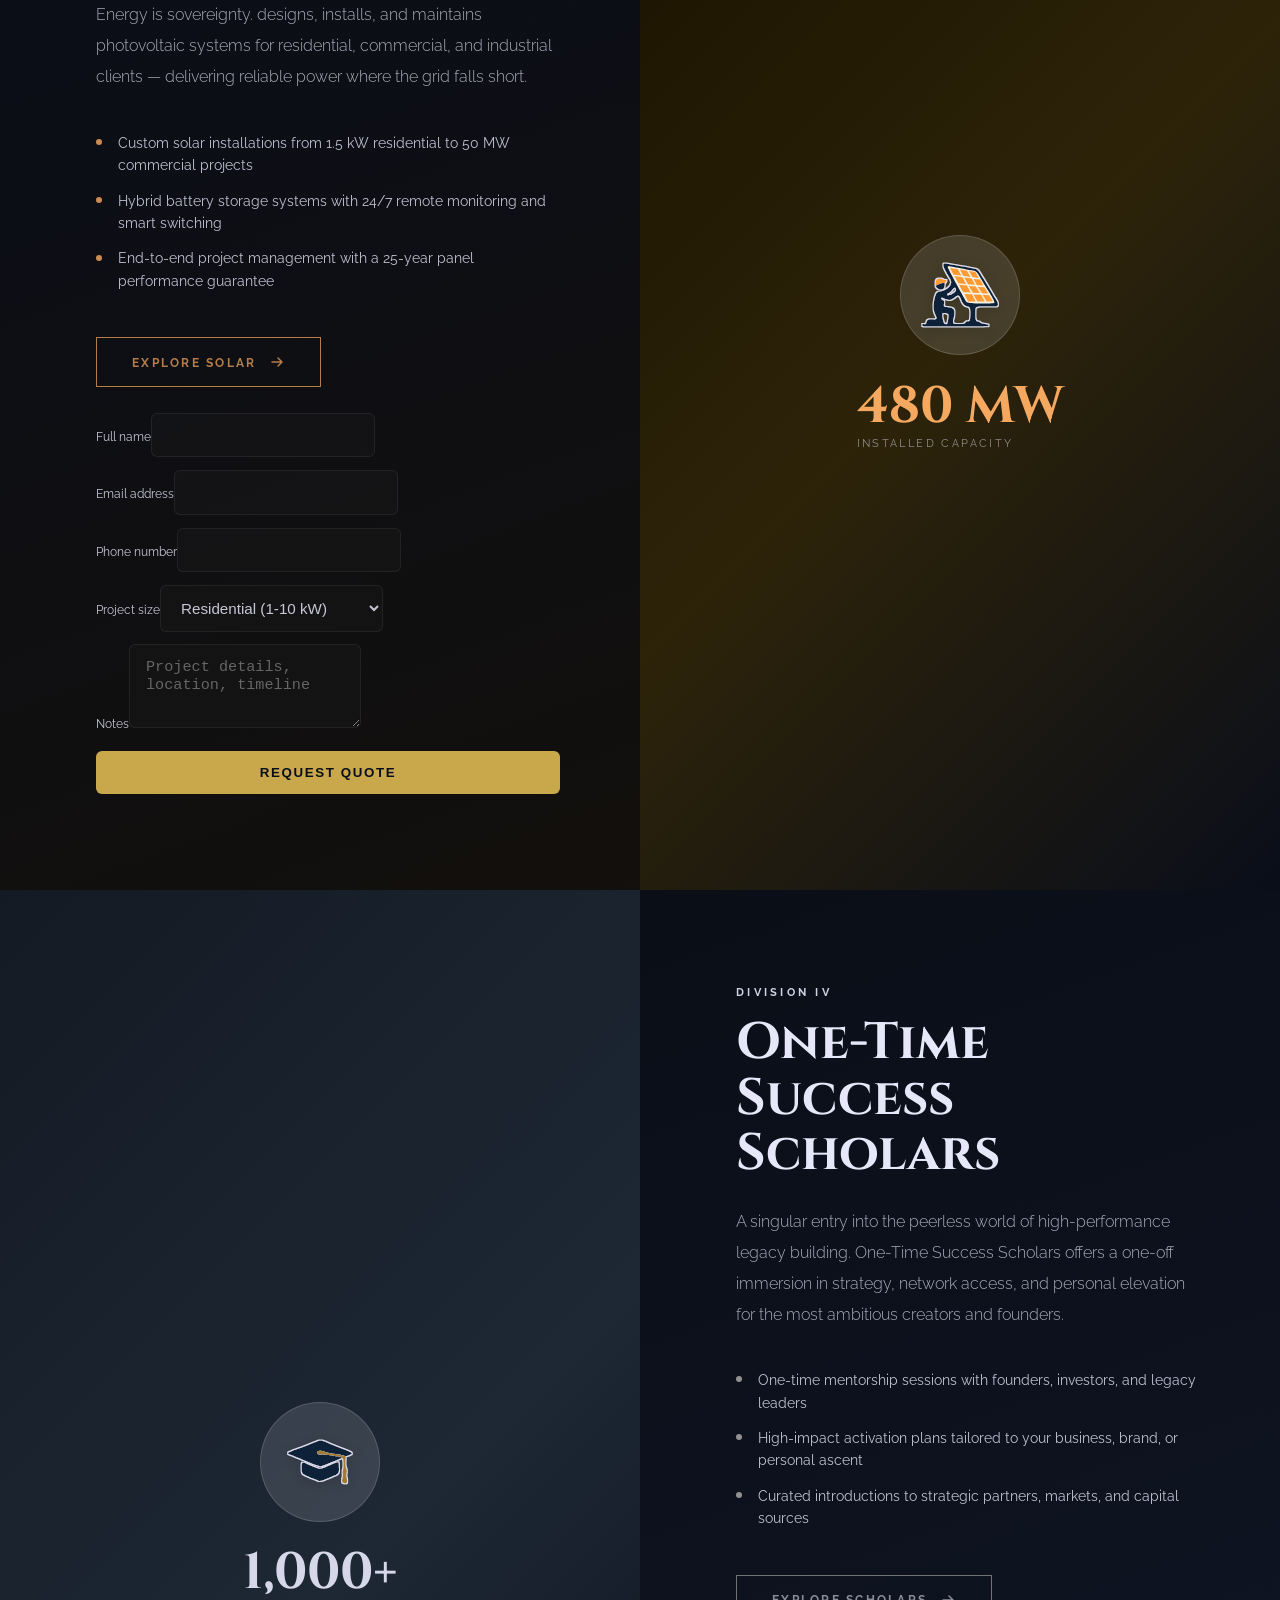
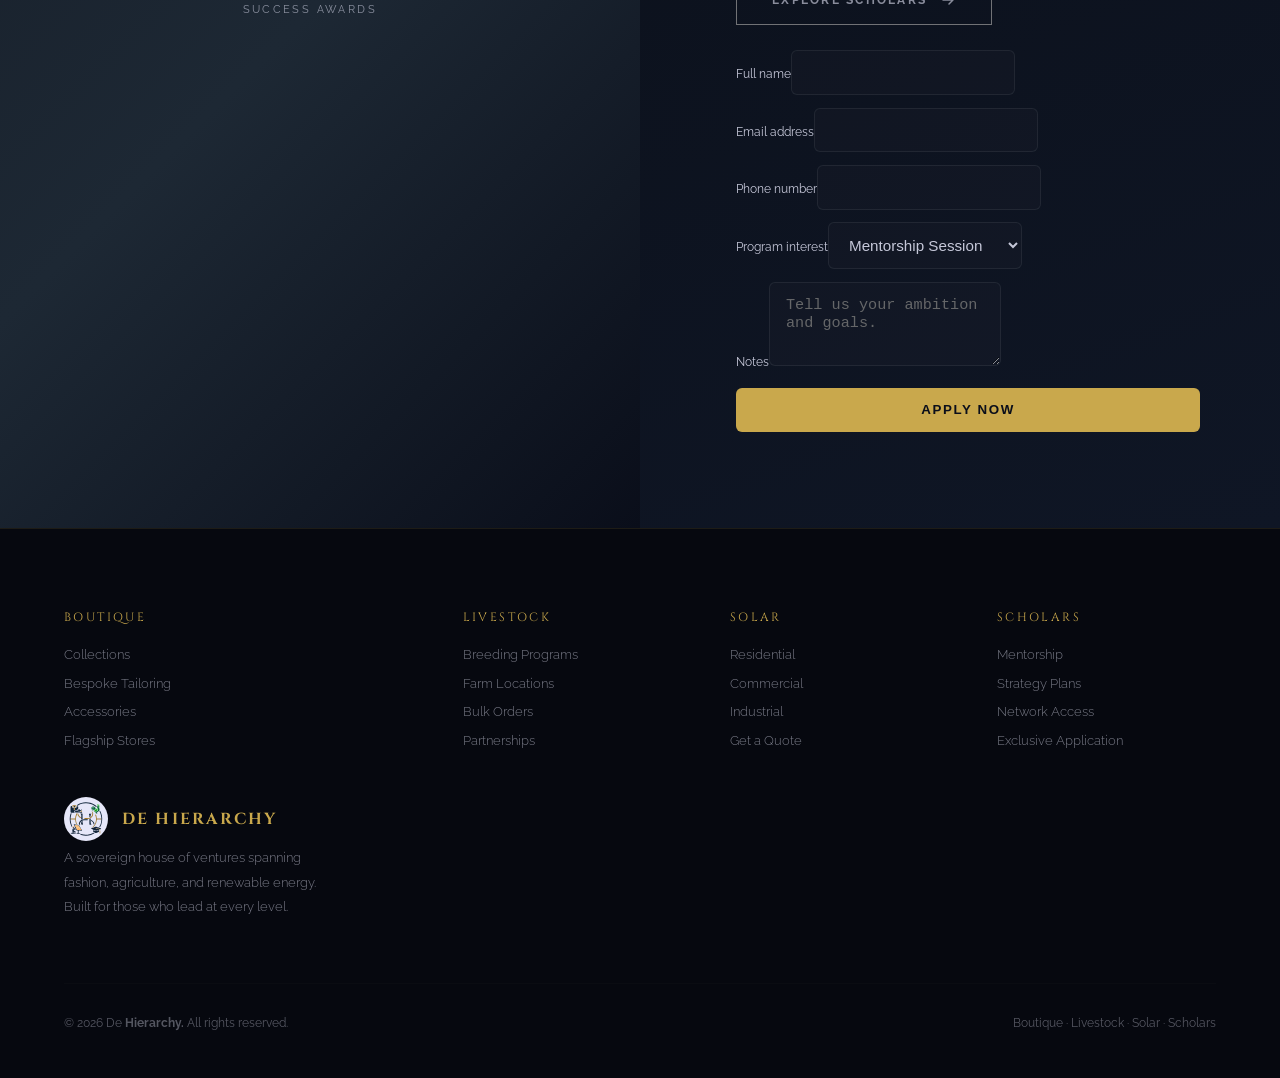
==== commit d214e89f: "Add files via upload" ====
--- a/index.html
+++ b/index.html
@@ -30,13 +30,19 @@
       <img src="assets/logo.svg" alt="Hierarchy logo" class="site-logo-img" />
       <span class="nav-logo-text">DE HIERARCHY</span>
     </a>
-    <ul class="nav-links">
-      <li><a href="#boutique" data-section="boutique" data-path="/Boutique">Boutique</a></li>
-      <li><a href="#livestock" data-section="livestock" data-path="/Livestock">Livestock</a></li>
-      <li><a href="#solar" data-section="solar" data-path="/Solar">Solar</a></li>
-      <li><a href="#one-time-success-scholars" data-section="one-time-success-scholars" data-path="/Scholars">Scholars</a></li>
-      <li><a href="#contact" data-section="contact" data-path="/Contact">Contact</a></li>
-    </ul>
+    <div class="nav-menu">
+      <button class="nav-toggle" aria-expanded="false" aria-label="Open menu">
+        <span></span>
+      </button>
+      <ul class="nav-links">
+        <li><a href="#boutique" data-section="boutique" data-path="/Boutique">Boutique</a></li>
+        <li><a href="#livestock" data-section="livestock" data-path="/Livestock">Livestock</a></li>
+        <li><a href="#solar" data-section="solar" data-path="/Solar">Solar</a></li>
+        <li><a href="#one-time-success-scholars" data-section="one-time-success-scholars" data-path="/Scholars">Scholars</a></li>
+        <li><a href="about.html" data-section="about" data-path="/About">About Us</a></li>
+        <li><a href="contact.html" data-section="contact" data-path="/Contact">Contact Us</a></li>
+      </ul>
+    </div>
   </nav>
 
   <!-- HERO -->
@@ -47,7 +53,7 @@
       <div class="hero-logo">
         <img src="assets/logo.svg" alt="Hierarchy logo" />
       </div>
-      <h1>DE HIERARCHY</h1>
+      <h1>HIERARCHY</h1>
       <p class="hero-eyebrow">— A House of Ventures</p>
       <p class="hero-tagline">Four distinct empires. One sovereign standard.<br>Fashion, land, light, and legacy — curated at the highest level.</p>
       <div class="hero-divisions">
--- a/styles.css
+++ b/styles.css
@@ -45,6 +45,60 @@
 .nav-logo:hover {
   transform: translateY(-4px);
 }
+.nav-menu {
+  display: flex;
+  align-items: center;
+  gap: 1rem;
+  background: rgba(255,255,255,0.06);
+  border: 1px solid rgba(201,168,76,0.18);
+  border-radius: 999px;
+  padding: 0.7rem 1rem 0.6rem;
+}
+.nav-toggle {
+  display: none;
+  width: 34px;
+  height: 34px;
+  border: 1px solid rgba(201,168,76,0.18);
+  border-radius: 50%;
+  background: transparent;
+  color: var(--gold);
+  cursor: pointer;
+  outline: none;
+  position: relative;
+  flex-shrink: 0;
+}
+.nav-toggle span,
+.nav-toggle span::before,
+.nav-toggle span::after {
+  content: '';
+  position: absolute;
+  left: 50%;
+  width: 14px;
+  height: 2px;
+  background: var(--gold);
+  transform: translateX(-50%);
+  transition: transform 0.2s ease, opacity 0.2s ease;
+}
+.nav-toggle span { top: 50%; }
+.nav-toggle span::before { top: 9px; }
+.nav-toggle span::after { top: -9px; }
+.nav-toggle[aria-expanded="true"] span { background: transparent; }
+.nav-toggle[aria-expanded="true"] span::before { transform: translateX(-50%) rotate(45deg); top: 0; }
+.nav-toggle[aria-expanded="true"] span::after { transform: translateX(-50%) rotate(-45deg); top: 0; }
+.nav-links {
+  display: flex; gap: 1.35rem; list-style: none; align-items: center;
+}
+.nav-links li {
+  display: inline-flex;
+}
+.nav-links a {
+  font-family: 'Raleway', sans-serif;
+  font-size: 0.78rem; font-weight: 600;
+  letter-spacing: 0.14em; text-transform: uppercase;
+  color: var(--ivory); opacity: 0.72; text-decoration: none;
+  transition: opacity 0.2s, color 0.2s;
+}
+.nav-links a:hover { opacity: 1; color: var(--gold); }
 /* Footer should show the same logo styling but without the intro animation */
 footer .nav-logo {
   opacity: 1; transform: none; animation: none;
@@ -103,9 +157,9 @@
 #hero {
   min-height: 100vh;
   display: flex; flex-direction: column;
-  align-items: center; justify-content: center;
+  align-items: center; justify-content: flex-start;
   text-align: center;
-  padding: 0 2rem;
+  padding: 0 2rem 2rem;
   position: relative;
   overflow: hidden;
 }
@@ -123,6 +177,8 @@
 .hero-content {
   position: relative; z-index: 2;
   display: flex; flex-direction: column; align-items: center;
+  margin-top: 5rem;
+  padding-top: 1.6rem;
 }
 .hero-logo {
   opacity: 0;
@@ -159,6 +215,24 @@
     box-shadow: 0 0 0 24px rgba(201,168,76,0.12);
   }
 }
+@keyframes divisionIconReveal {
+  0% {
+    opacity: 0;
+    transform: translateY(-18px) scale(0.82);
+  }
+  100% {
+    opacity: 1;
+    transform: translateY(0) scale(1);
+  }
+}
+@keyframes divisionIconGlow {
+  0%, 100% {
+    box-shadow: 0 0 0 0 rgba(201,168,76,0.18);
+  }
+  50% {
+    box-shadow: 0 0 0 20px rgba(201,168,76,0.1);
+  }
+}
 .hero-eyebrow {
   font-family: 'Raleway', sans-serif;
   font-size: 0.7rem; font-weight: 600;
@@ -168,29 +242,29 @@
 }
 h1 {
   font-family: 'Cinzel', serif;
-  font-weight: 900; font-size: clamp(3.8rem, 10vw, 8.5rem);
+  font-weight: 900; font-size: clamp(2.2rem, 5.4vw, 4.4rem);
   line-height: 0.92;
   color: var(--ivory);
   letter-spacing: 0.04em;
 }
 h1 span { color: var(--gold); }
 .hero-tagline {
-  margin-top: 1.8rem;
-  font-size: clamp(0.9rem, 2vw, 1.1rem);
-  font-weight: 300; letter-spacing: 0.06em;
+  margin-top: 1.1rem;
+  font-size: clamp(0.68rem, 1.2vw, 0.82rem);
+  font-weight: 300; letter-spacing: 0.04em;
   color: rgba(230,231,249,0.6);
-  max-width: 520px; margin-left: auto; margin-right: auto;
-  line-height: 1.8;
+  max-width: 430px; margin-left: auto; margin-right: auto;
+  line-height: 1.45;
 }
 .hero-divisions {
   margin-top: 3.2rem;
   display: flex; gap: 1.2rem; justify-content: center; flex-wrap: wrap;
 }
 .hero-pill {
-  font-size: 0.72rem; font-weight: 600;
-  letter-spacing: 0.16em; text-transform: uppercase;
+  font-size: 0.56rem; font-weight: 600;
+  letter-spacing: 0.12em; text-transform: uppercase;
   border: 1px solid rgba(201,168,76,0.4);
-  color: var(--gold); padding: 0.55rem 1.4rem;
+  color: var(--gold); padding: 0.4rem 0.95rem;
   border-radius: 2px; text-decoration: none;
   transition: background 0.25s, color 0.25s;
 }
@@ -476,12 +550,81 @@
 /* ─── RESPONSIVE ─── */
 @media (max-width: 900px) {
   nav { padding: 1.2rem 1.6rem; }
-  .nav-links { display: none; }
+  .nav-toggle { display: inline-flex; }
+  .division-nav .nav-menu .nav-toggle { display: inline-flex; }
+  .nav-menu { position: relative; }
+  .nav-menu .nav-links {
+    position: absolute;
+    top: calc(100% + 6px);
+    left: 1rem;
+    right: auto;
+    width: min(180px, calc(100vw - 3.2rem));
+    flex-direction: column;
+    gap: 0;
+    background: rgba(10, 14, 26, 0.98);
+    border: 1px solid rgba(201,168,76,0.18);
+    border-radius: 12px;
+    padding: 0.6rem 0.6rem 0.5rem;
+    display: none;
+    box-shadow: 0 18px 36px rgba(0,0,0,0.24);
+    z-index: 900;
+  }
+  .nav-menu .nav-links.open { display: flex; }
+  .nav-menu .nav-links li { width: 100%; }
+  .nav-menu .nav-links a {
+    display: block;
+    width: 100%;
+    padding: 0.6rem 0;
+    opacity: 0.95;
+    letter-spacing: 0.12em;
+    border-bottom: 1px solid rgba(255,255,255,0.04);
+  }
+  .nav-menu .nav-links a:last-child { border-bottom: none; }
   .division { grid-template-columns: 1fr; min-height: auto; }
   .division:nth-child(even) { direction: ltr; }
   .div-visual { min-height: 320px; padding: 3rem; }
   .div-content { padding: 3rem 1.8rem; }
+  .division-page-header { padding: 6rem 1rem 2rem; min-height: auto; }
+  .division-shell { padding: 1.2rem 1rem 3rem; }
+  .division-nav { flex-direction: column; align-items: flex-start; margin-bottom: 3.5rem; }
+  .division-nav .nav-menu { width: auto; }
+  .division-nav .nav-menu .nav-links {
+    left: 0;
+    right: auto;
+    width: min(180px, calc(100vw - 3.2rem));
+    max-width: 180px;
+  }
+  .division-hero { margin: 10rem auto 0; padding-top: 4rem; }
+  .division-hero h1 { font-size: clamp(2rem, 6vw, 3rem); }
   .footer-top { grid-template-columns: 1fr 1fr; }
+}
+
+/* when menu is moved into the hero on small screens */
+@media (max-width: 900px) {
+  .division-hero { position: relative; }
+  .division-hero .nav-menu {
+    position: absolute;
+    top: 8px;
+    right: 1rem;
+    z-index: 1200;
+    background: transparent;
+    padding: 0;
+  }
+  .division-hero .nav-menu .nav-links {
+    top: calc(100% + 6px);
+    left: auto;
+    right: 0;
+    width: min(160px, calc(100vw - 3.2rem));
+    padding: 0.5rem 0.6rem;
+  }
+}
+
+@media (max-width: 580px) {
+  .division-page-header { padding: 6rem 1rem 2rem; }
+  .division-nav { margin-bottom: 4rem; }
+  .division-hero { margin: 12rem auto 0; padding-top: 5rem; }
+  .division-icon { width: 90px; height: 90px; }
+  .division-nav .nav-menu .nav-links { max-width: 160px; }
 }
 @media (max-width: 580px) {
   h1 { font-size: 3.2rem; }
@@ -498,11 +641,11 @@
   color: var(--ivory);
 }
 .division-page-header {
-  min-height: 100vh;
-  padding: 2rem 2rem 4rem;
+  min-height: 72vh;
+  padding: 0.8rem 2rem 1.6rem;
   display: flex;
   flex-direction: column;
-  justify-content: center;
+  justify-content: flex-start;
   background: radial-gradient(circle at top left, rgba(201,168,76,0.16), transparent 34%),
               linear-gradient(140deg, rgba(17,16,31,0.95) 0%, rgba(10,14,26,0.98) 100%);
 }
@@ -511,8 +654,18 @@
   justify-content: space-between;
   align-items: center;
   gap: 1.5rem;
-  margin-bottom: 4rem;
-}
+  margin-bottom: 5.5rem;
+}
+/* Make the menu button sit inline on division pages (right side) */
+.division-nav .nav-menu {
+  background: transparent;
+  border: none;
+  padding: 0;
+  display: inline-flex;
+  align-items: center;
+  gap: 0.6rem;
+}
+.division-nav .nav-menu .nav-toggle { display: none; }
 .division-nav-links {
   list-style: none;
   display: flex;
@@ -531,13 +684,17 @@
 }
 .division-hero {
   max-width: 860px;
-  margin: 0 auto;
+  margin: 5rem auto 0;
   text-align: center;
+  padding-top: 2.2rem;
 }
 .division-icon-wrap {
   display: flex;
   justify-content: center;
   margin-bottom: 1.4rem;
+  opacity: 0;
+  transform: translateY(-18px) scale(0.82);
+  animation: divisionIconReveal 0.8s cubic-bezier(0.16, 1, 0.3, 1) forwards 0.2s;
 }
 .division-icon {
   width: 96px;
@@ -547,6 +704,13 @@
   background: rgba(230,231,249,0.14);
   border: 1px solid rgba(255,255,255,0.16);
   box-shadow: 0 12px 28px rgba(0,0,0,0.2);
+  filter: drop-shadow(0 16px 40px rgba(201,168,76,0.2));
+  transition: transform 0.4s ease, filter 0.4s ease, box-shadow 0.4s ease;
+  animation: divisionIconGlow 3.6s ease-in-out infinite 0.6s;
+}
+.division-icon-wrap:hover .division-icon {
+  transform: scale(1.03);
+  filter: drop-shadow(0 18px 34px rgba(201,168,76,0.3));
 }
 .division-kicker {
   font-size: 0.72rem;
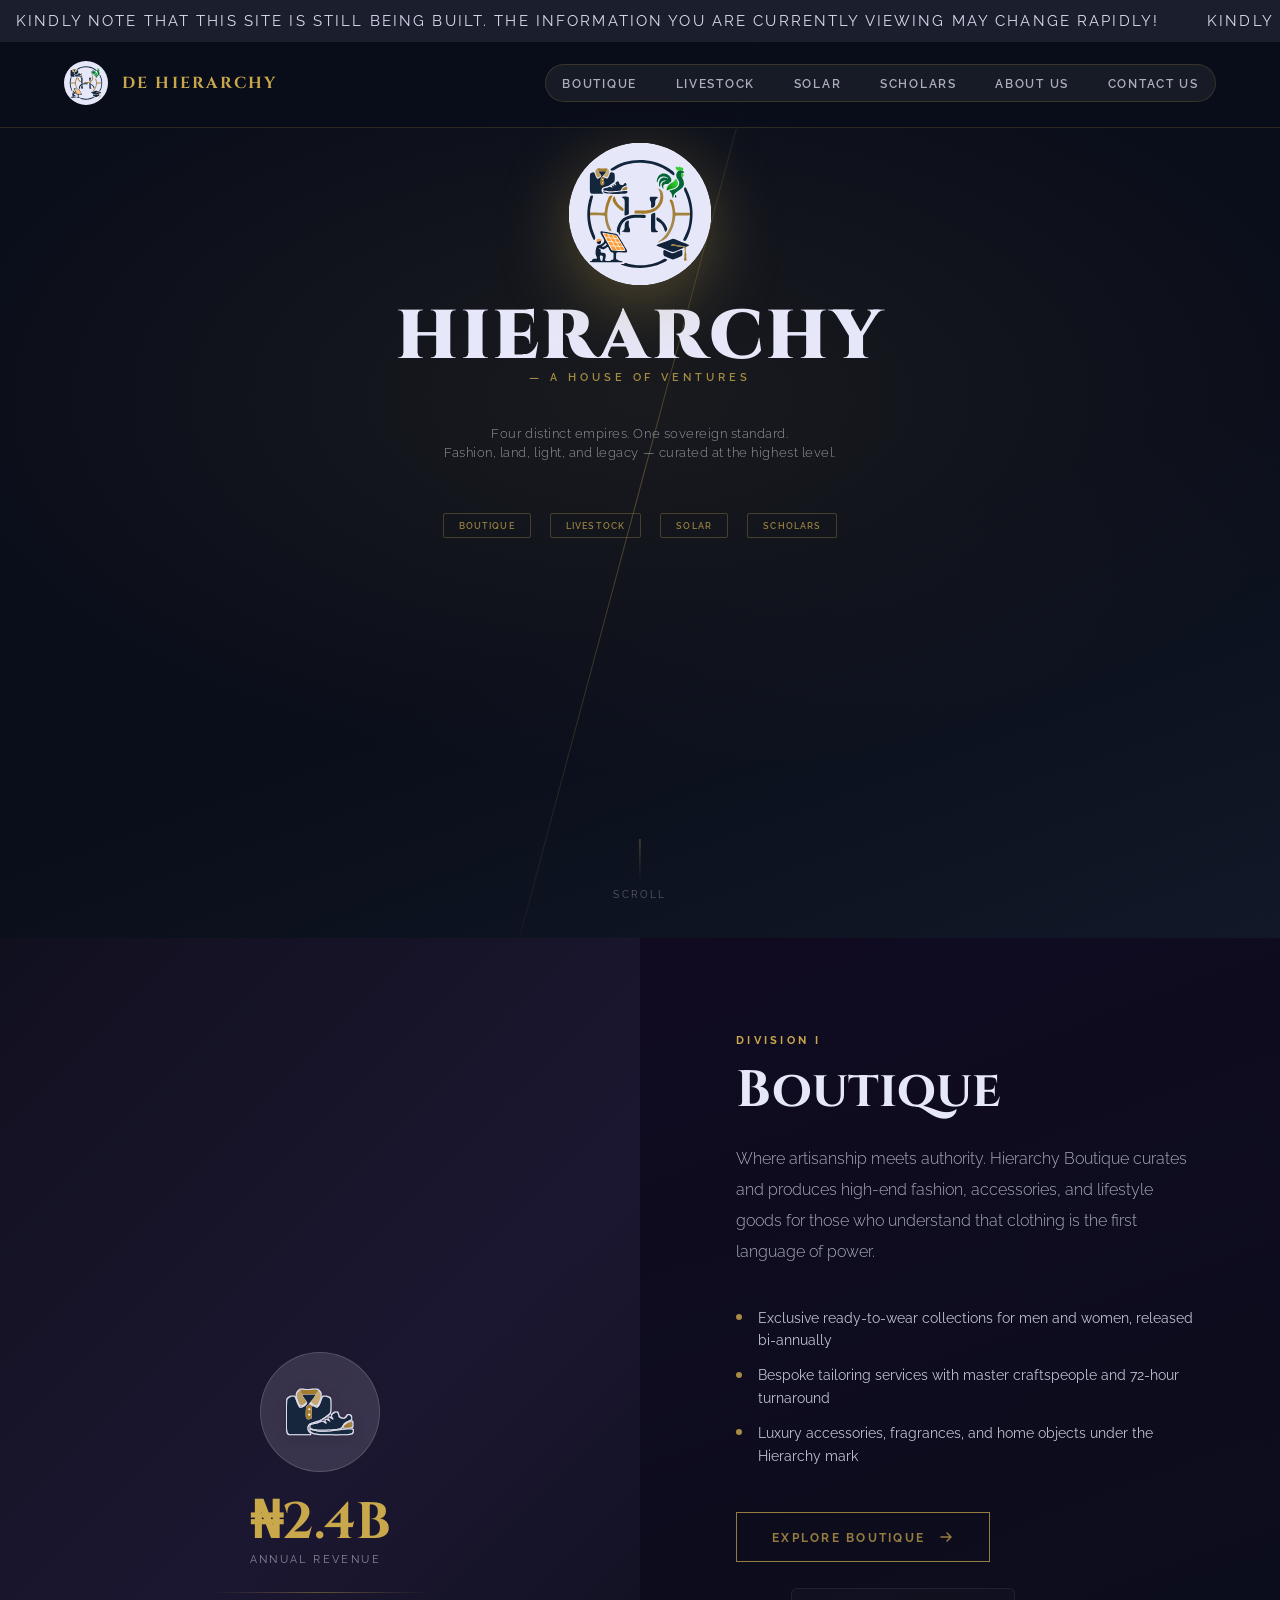
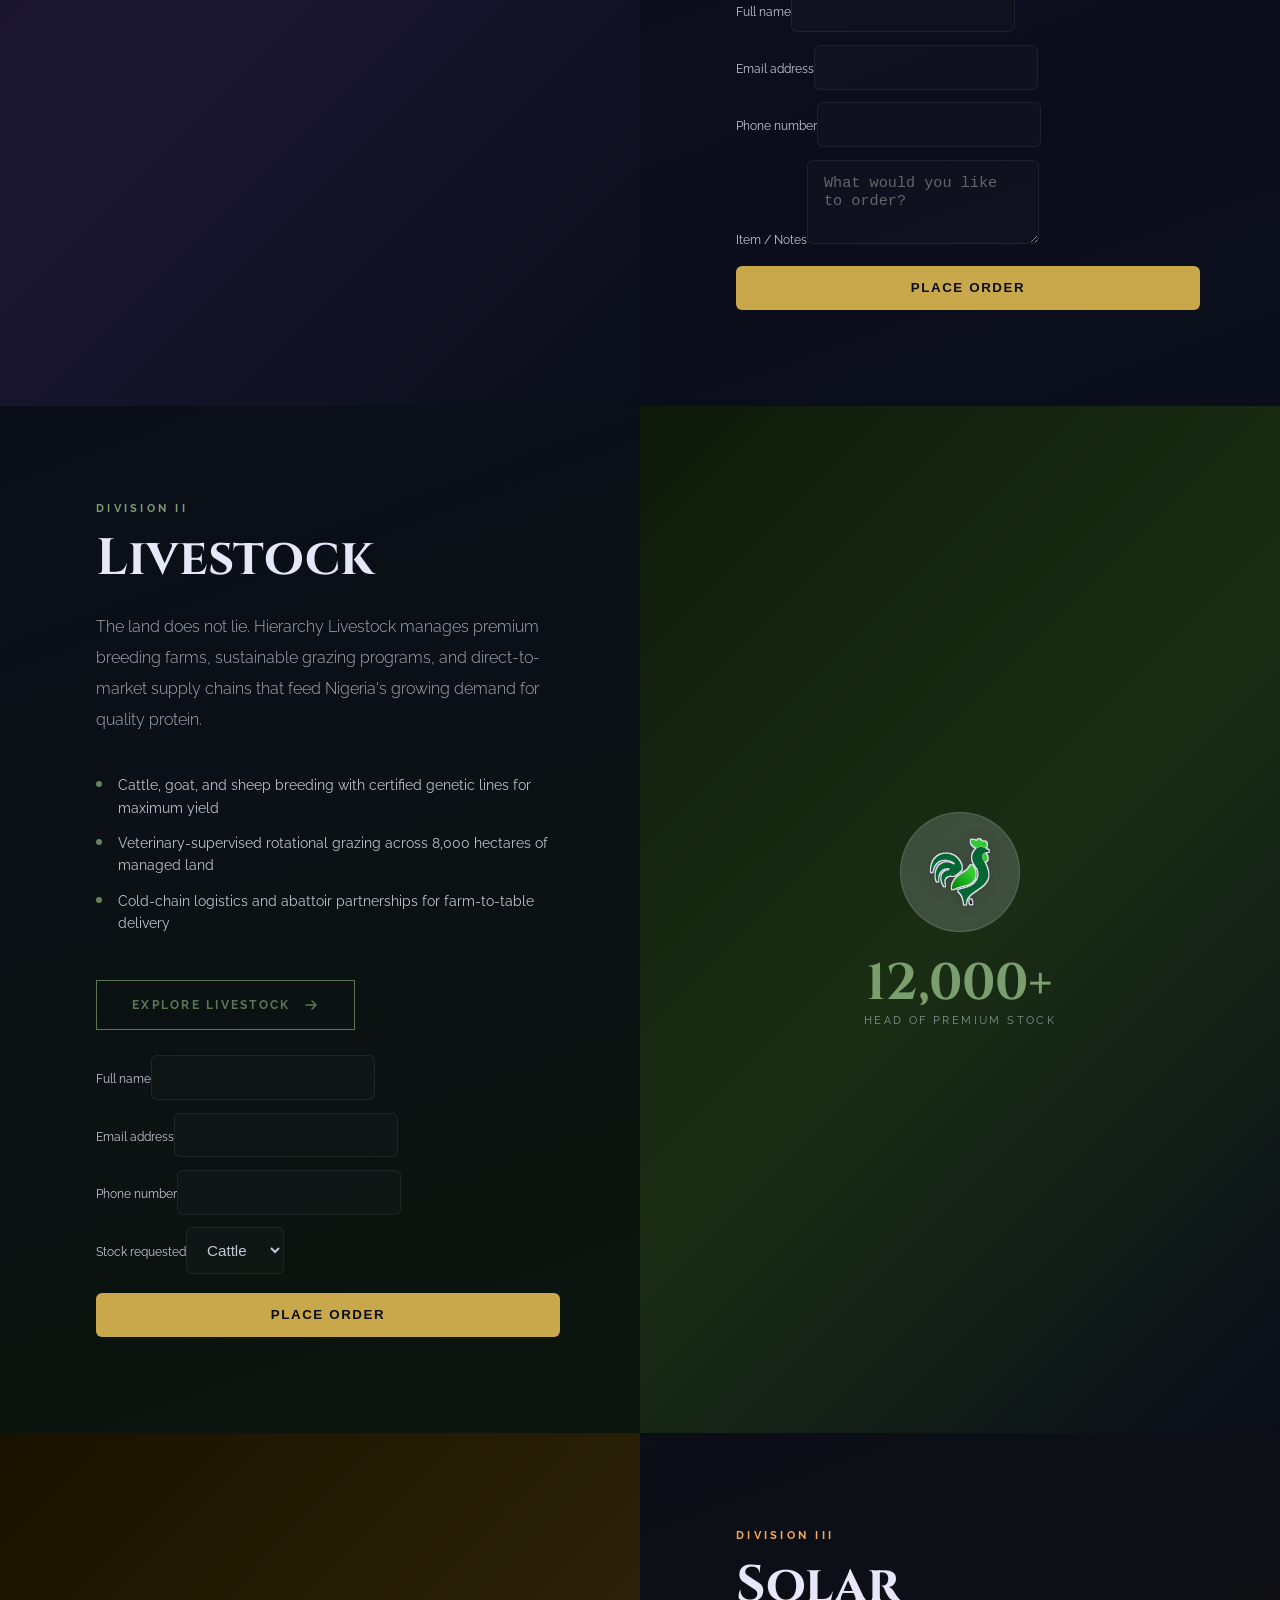
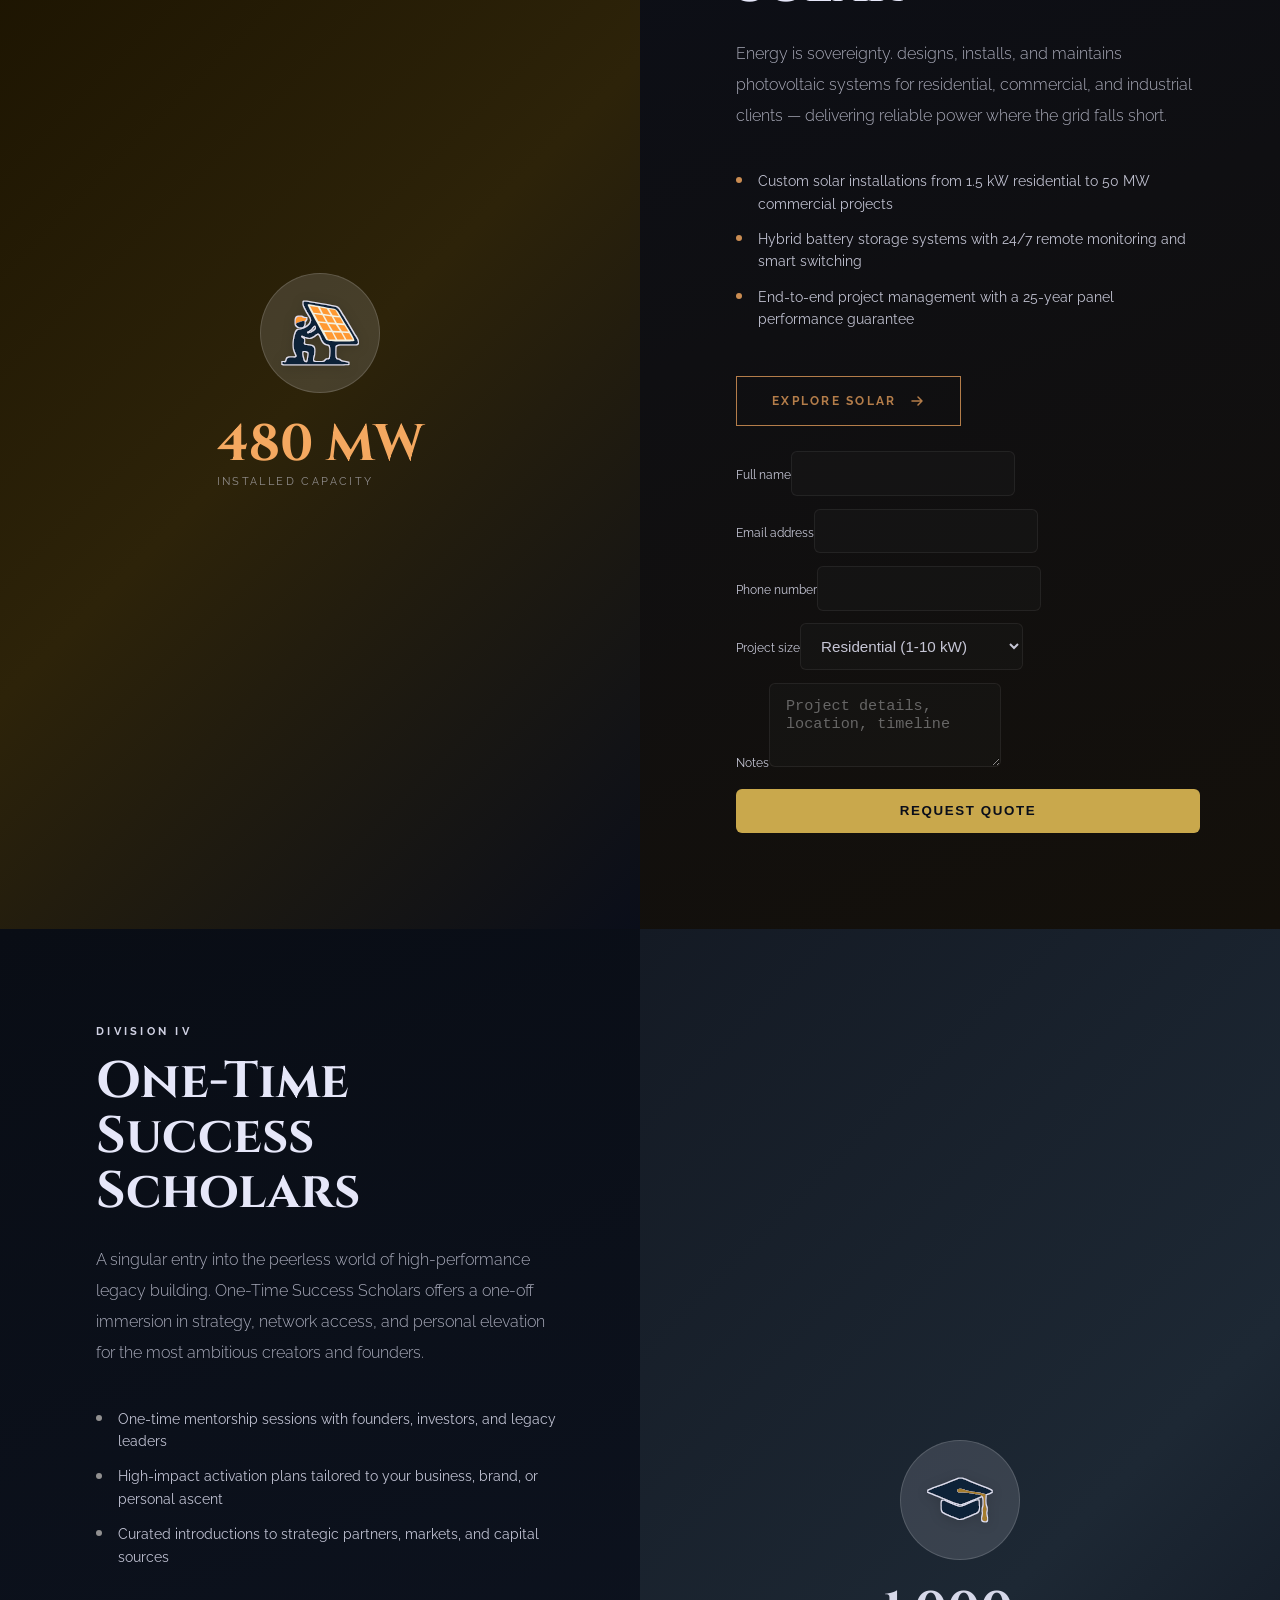
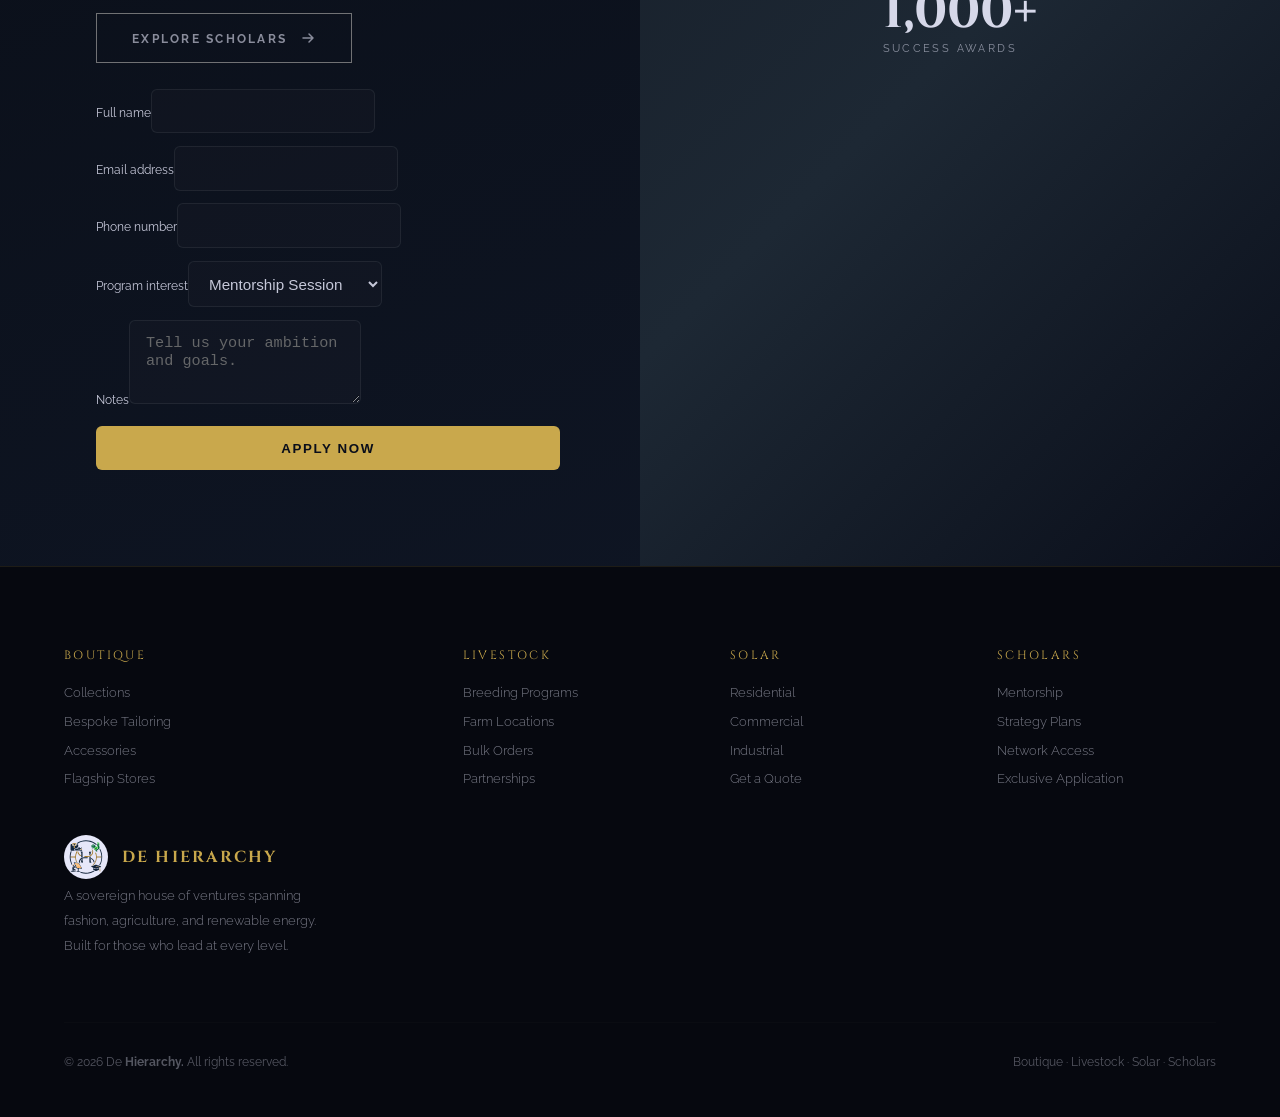
==== commit 11213d28: "Add files via upload" ====
--- a/index.html
+++ b/index.html
@@ -8,6 +8,12 @@
   <link rel="stylesheet" href="styles.css" />
 </head>
 <body>
+  <div class="site-banner">
+    <div class="site-banner__track">
+      <span>Kindly note that this Site is still being built. The information you are currently viewing may change rapidly!</span>
+      <span>Kindly note that this Site is still being built. The information you are currently viewing may change rapidly!</span>
+    </div>
+  </div>
   <!-- SVG filters (invisible) -->
   <svg width="0" height="0" style="position:absolute">
     <defs>
--- a/styles.css
+++ b/styles.css
@@ -19,11 +19,60 @@
   background: var(--navy);
   color: var(--ivory);
   overflow-x: hidden;
+  padding-top: 2.4rem;
+}
+
+.site-banner {
+  position: fixed;
+  top: 0;
+  left: 0;
+  width: 100%;
+  overflow: hidden;
+  z-index: 110;
+  background: rgba(30, 33, 49, 0.95);
+  color: var(--ivory);
+  text-align: center;
+  padding: 0.75rem 1rem;
+  font-size: 0.95rem;
+  letter-spacing: 0.14em;
+  text-transform: uppercase;
+  opacity: 0.95;
+}
+
+.site-banner {
+  position: fixed;
+  top: 0;
+  left: 0;
+  width: 100%;
+  overflow: hidden;
+  z-index: 110;
+  background: rgba(30, 33, 49, 0.95);
+  color: var(--ivory);
+  padding: 0.75rem 1rem;
+  font-size: 0.95rem;
+  letter-spacing: 0.14em;
+  text-transform: uppercase;
+  opacity: 0.95;
+}
+
+.site-banner__track {
+  display: inline-flex;
+  white-space: nowrap;
+  animation: slideHoriz 20s linear infinite;
+}
+
+.site-banner__track span {
+  margin-right: 3rem;
+}
+
+@keyframes slideHoriz {
+  0% { transform: translateX(0); }
+  100% { transform: translateX(-50%); }
 }
 
 /* ─── NAV ─── */
 nav {
-  position: fixed; top: 0; left: 0; width: 100%; z-index: 100;
+  position: fixed; top: 2.4rem; left: 0; width: 100%; z-index: 100;
   display: flex; align-items: center; justify-content: space-between;
   padding: 1.4rem 4rem;
   background: rgba(10, 14, 26, 0.85);
@@ -699,7 +748,7 @@
 .division-icon {
   width: 96px;
   height: 96px;
-  padding: 1rem;
+  padding: 0.8rem;
   border-radius: 50%;
   background: rgba(230,231,249,0.14);
   border: 1px solid rgba(255,255,255,0.16);
@@ -707,6 +756,17 @@
   filter: drop-shadow(0 16px 40px rgba(201,168,76,0.2));
   transition: transform 0.4s ease, filter 0.4s ease, box-shadow 0.4s ease;
   animation: divisionIconGlow 3.6s ease-in-out infinite 0.6s;
+  display: flex;
+  align-items: center;
+  justify-content: center;
+  overflow: hidden;
+}
+.division-icon img,
+.division-icon svg {
+  width: 100%;
+  height: 100%;
+  object-fit: contain;
+  display: block;
 }
 .division-icon-wrap:hover .division-icon {
   transform: scale(1.03);
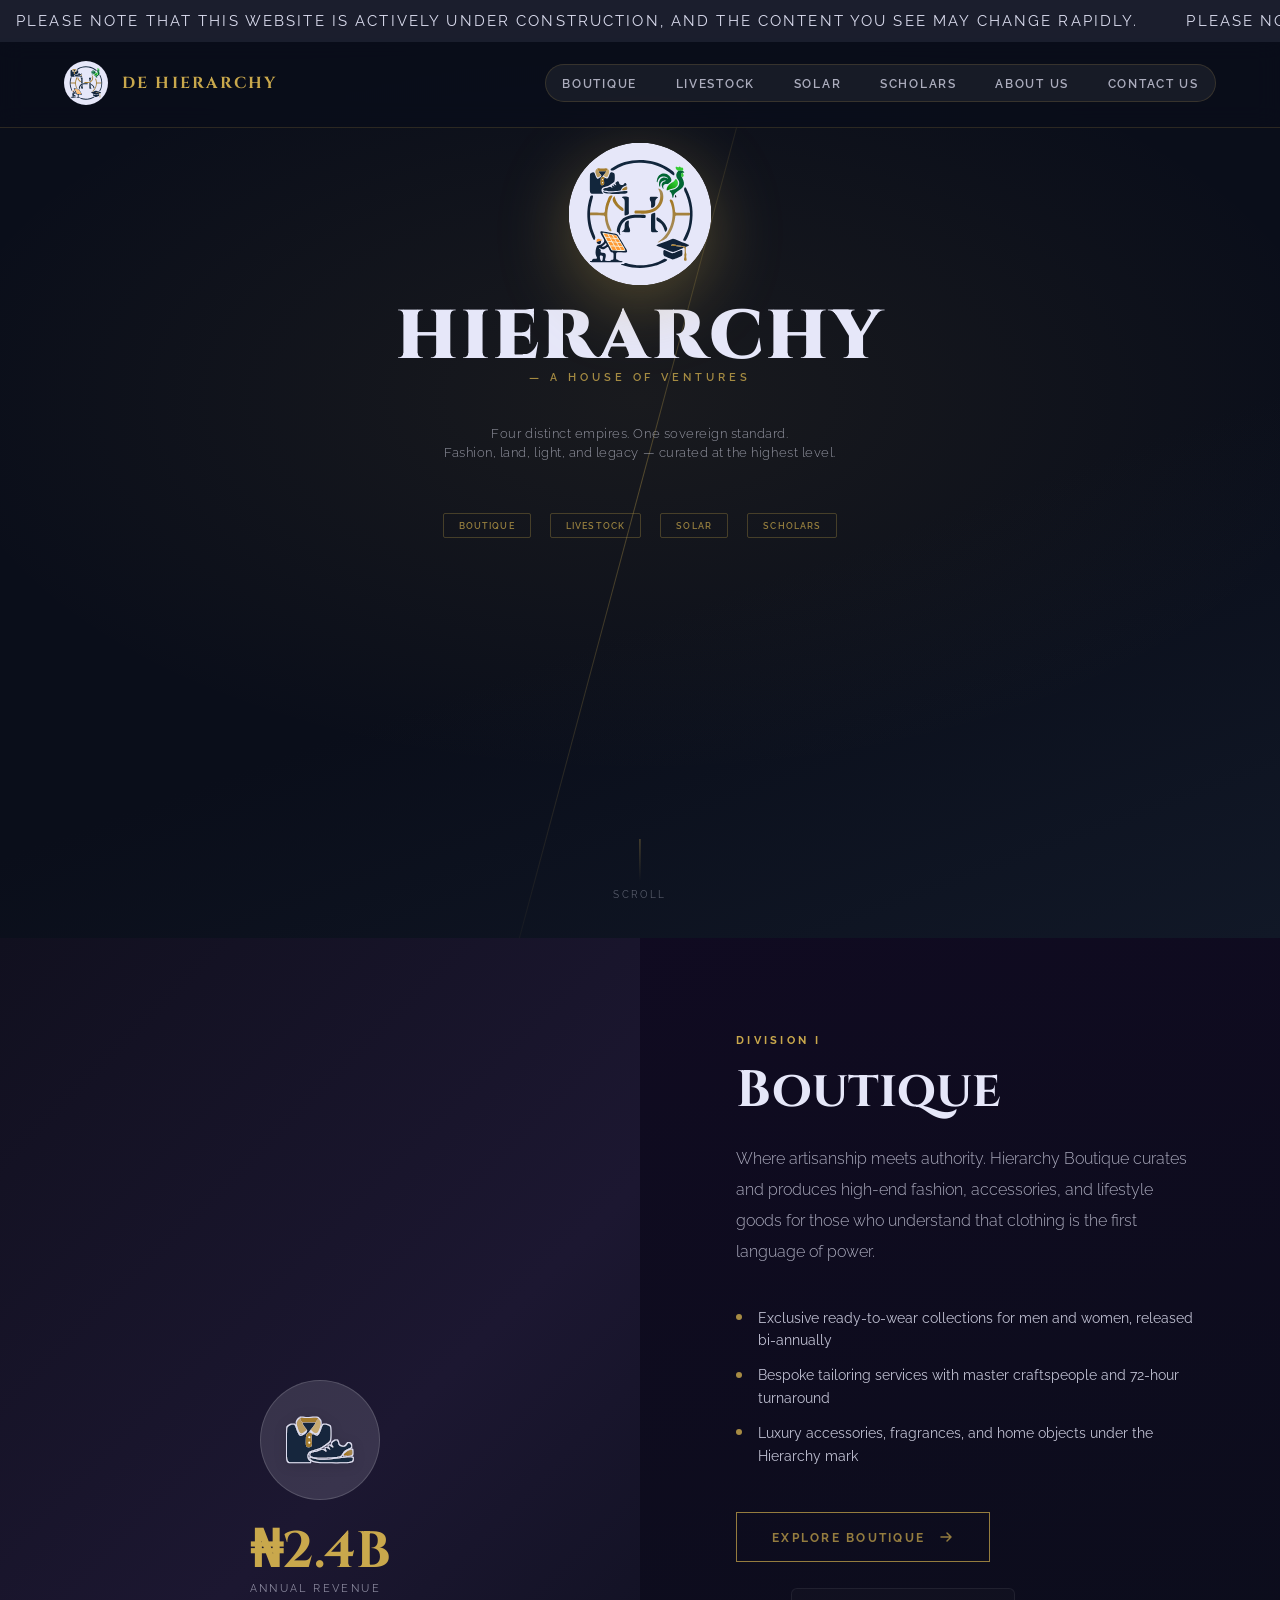
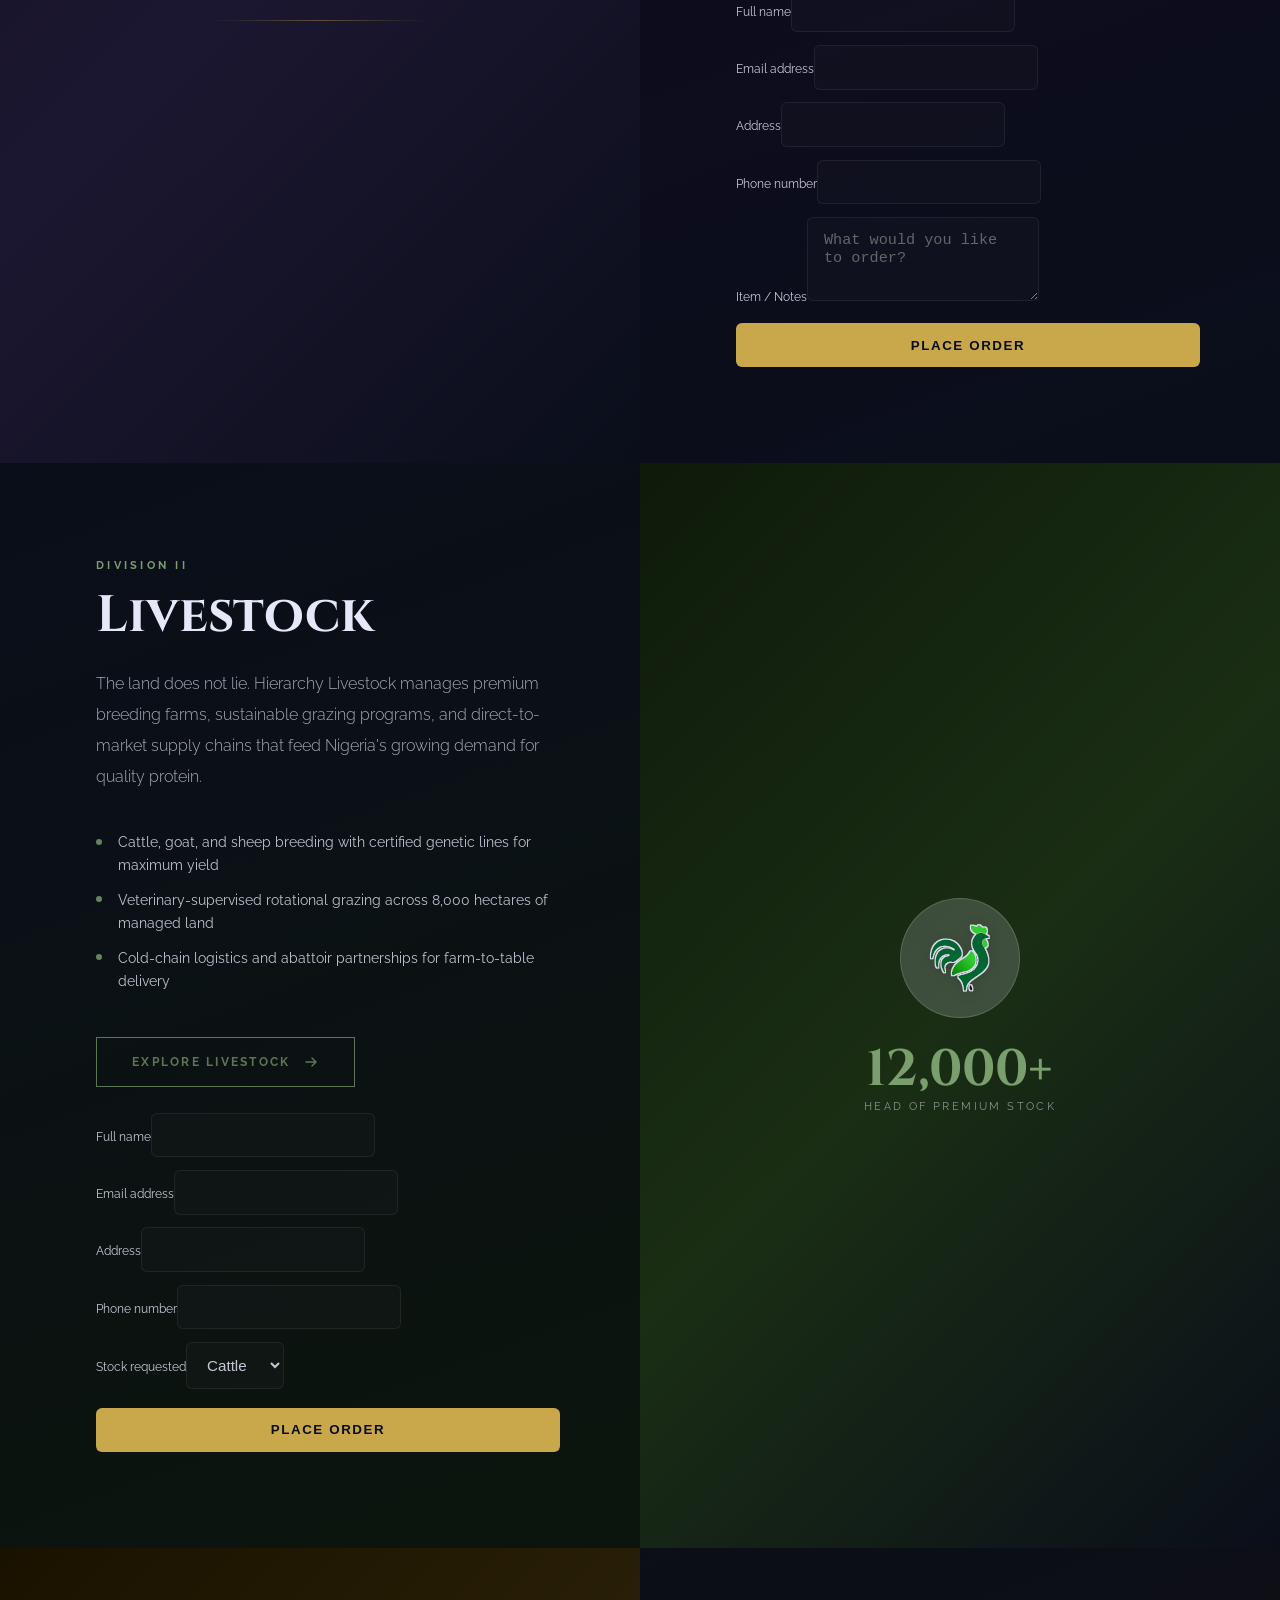
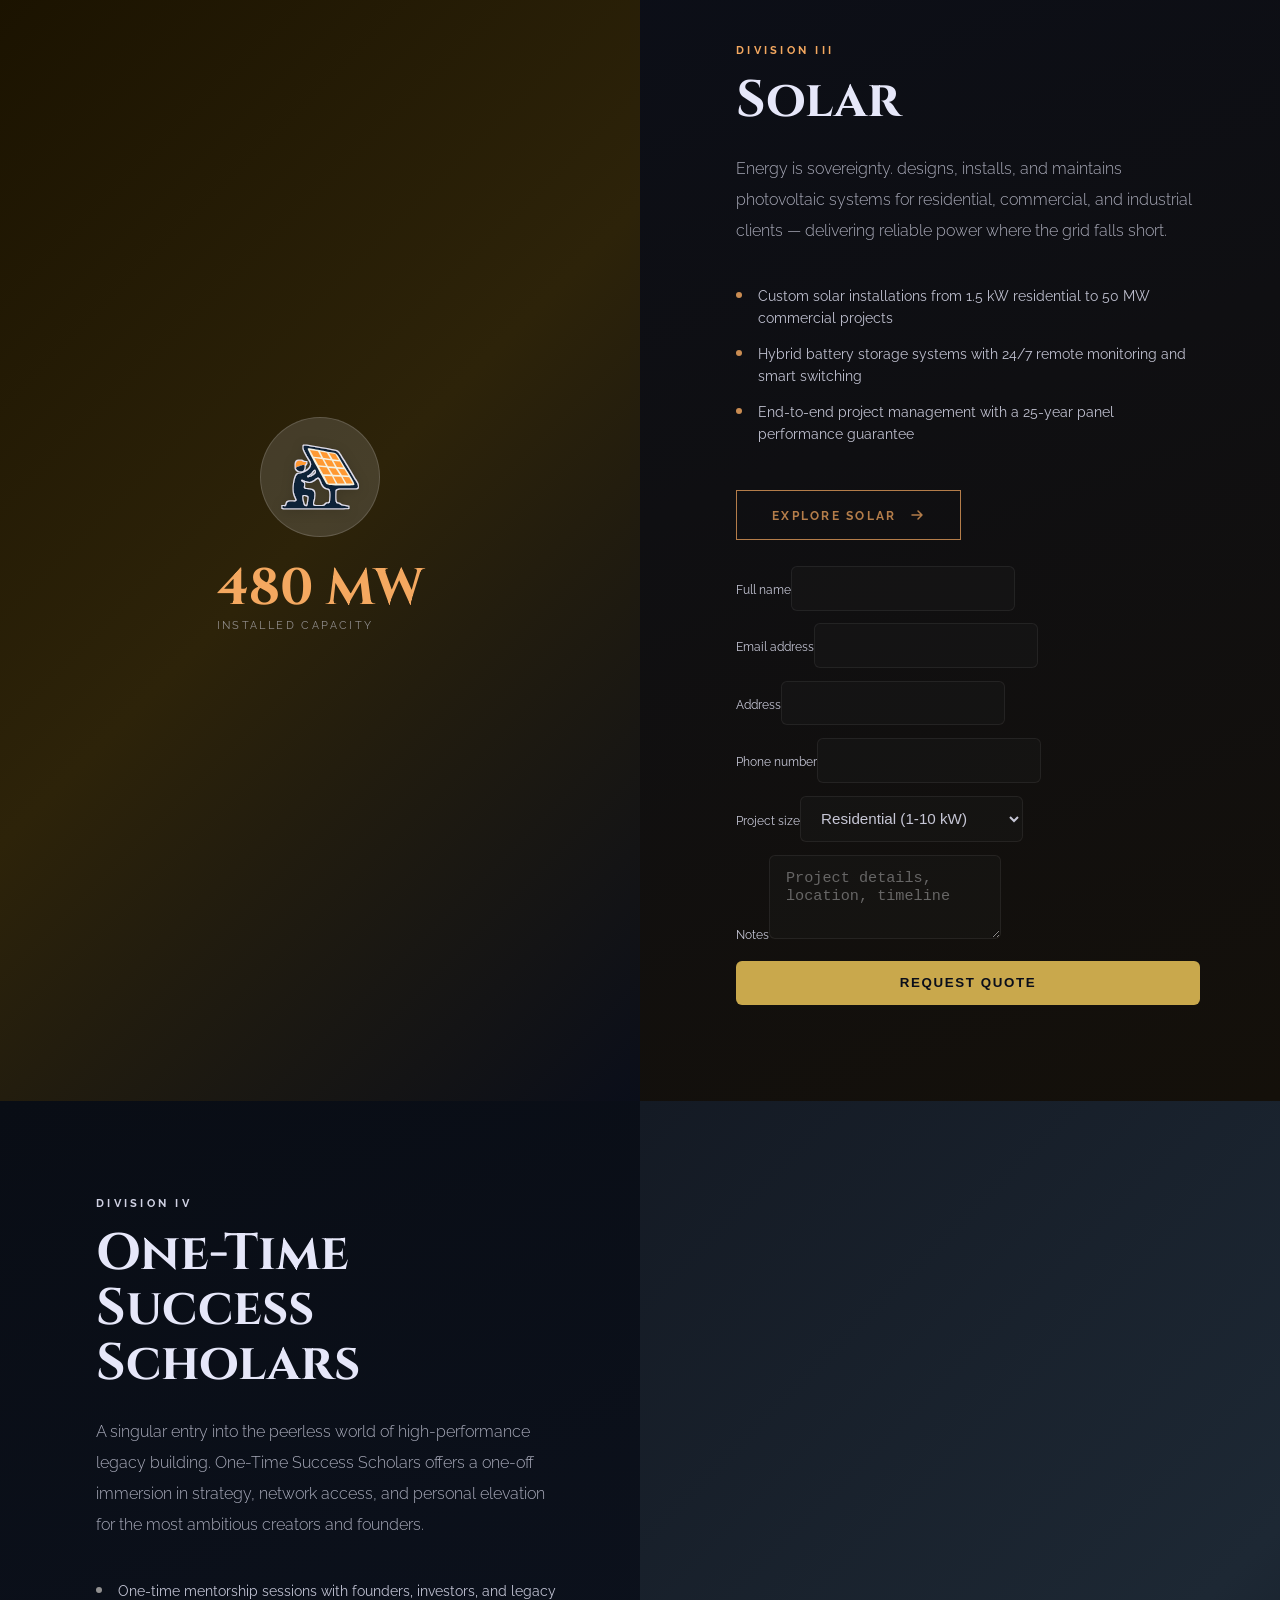
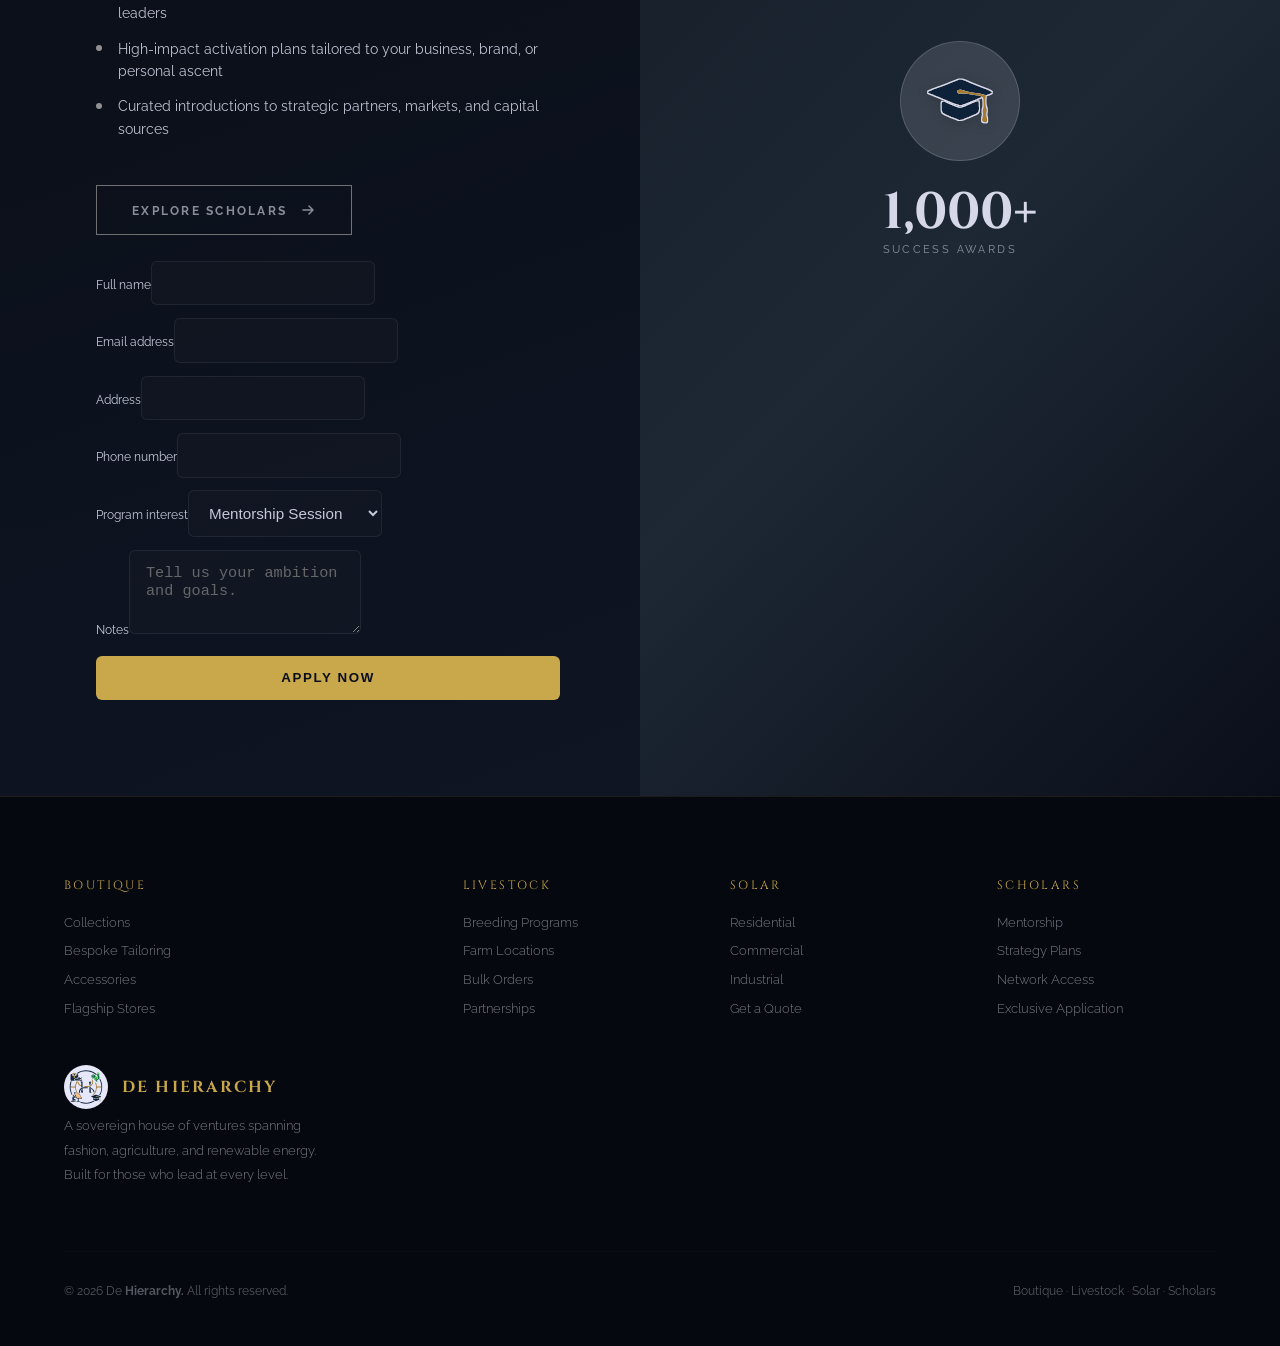
==== commit 1e2264ac: "Add files via upload" ====
--- a/index.html
+++ b/index.html
@@ -10,8 +10,8 @@
 <body>
   <div class="site-banner">
     <div class="site-banner__track">
-      <span>Kindly note that this Site is still being built. The information you are currently viewing may change rapidly!</span>
-      <span>Kindly note that this Site is still being built. The information you are currently viewing may change rapidly!</span>
+      <span>Please note that this website is actively under construction, and the content you see may change rapidly.</span>
+      <span>Please note that this website is actively under construction, and the content you see may change rapidly.</span>
     </div>
   </div>
   <!-- SVG filters (invisible) -->
@@ -114,6 +114,7 @@
       <form class="order-form" data-division="Boutique">
         <label>Full name<input type="text" name="name" required></label>
         <label>Email address<input type="email" name="email" required></label>
+        <label>Address<input type="text" name="address" required></label>
         <label>Phone number<input type="tel" name="phone"></label>
         <label>Item / Notes<textarea name="notes" placeholder="What would you like to order?"></textarea></label>
         <button class="order-submit" type="submit">Place Order</button>
@@ -161,6 +162,7 @@
       <form class="order-form" data-division="Livestock">
         <label>Full name<input type="text" name="name" required></label>
         <label>Email address<input type="email" name="email" required></label>
+        <label>Address<input type="text" name="address" required></label>
         <label>Phone number<input type="tel" name="phone"></label>
         <label>Stock requested<select name="stockType">
           <option value="cattle">Cattle</option>
@@ -212,6 +214,7 @@
       <form class="order-form" data-division="Solar">
         <label>Full name<input type="text" name="name" required></label>
         <label>Email address<input type="email" name="email" required></label>
+        <label>Address<input type="text" name="address" required></label>
         <label>Phone number<input type="tel" name="phone"></label>
         <label>Project size<select name="projectSize">
           <option value="residential">Residential (1-10 kW)</option>
@@ -264,6 +267,7 @@
       <form class="order-form" data-division="Scholars">
         <label>Full name<input type="text" name="name" required></label>
         <label>Email address<input type="email" name="email" required></label>
+        <label>Address<input type="text" name="address" required></label>
         <label>Phone number<input type="tel" name="phone"></label>
         <label>Program interest<select name="interest">
           <option value="mentorship">Mentorship Session</option>
--- a/styles.css
+++ b/styles.css
@@ -39,29 +39,14 @@
   opacity: 0.95;
 }
 
-.site-banner {
-  position: fixed;
-  top: 0;
-  left: 0;
-  width: 100%;
-  overflow: hidden;
-  z-index: 110;
-  background: rgba(30, 33, 49, 0.95);
-  color: var(--ivory);
-  padding: 0.75rem 1rem;
-  font-size: 0.95rem;
-  letter-spacing: 0.14em;
-  text-transform: uppercase;
-  opacity: 0.95;
-}
-
 .site-banner__track {
   display: inline-flex;
   white-space: nowrap;
-  animation: slideHoriz 20s linear infinite;
+  animation: slideHoriz 24s linear infinite;
 }
 
 .site-banner__track span {
+  display: inline-block;
   margin-right: 3rem;
 }
 
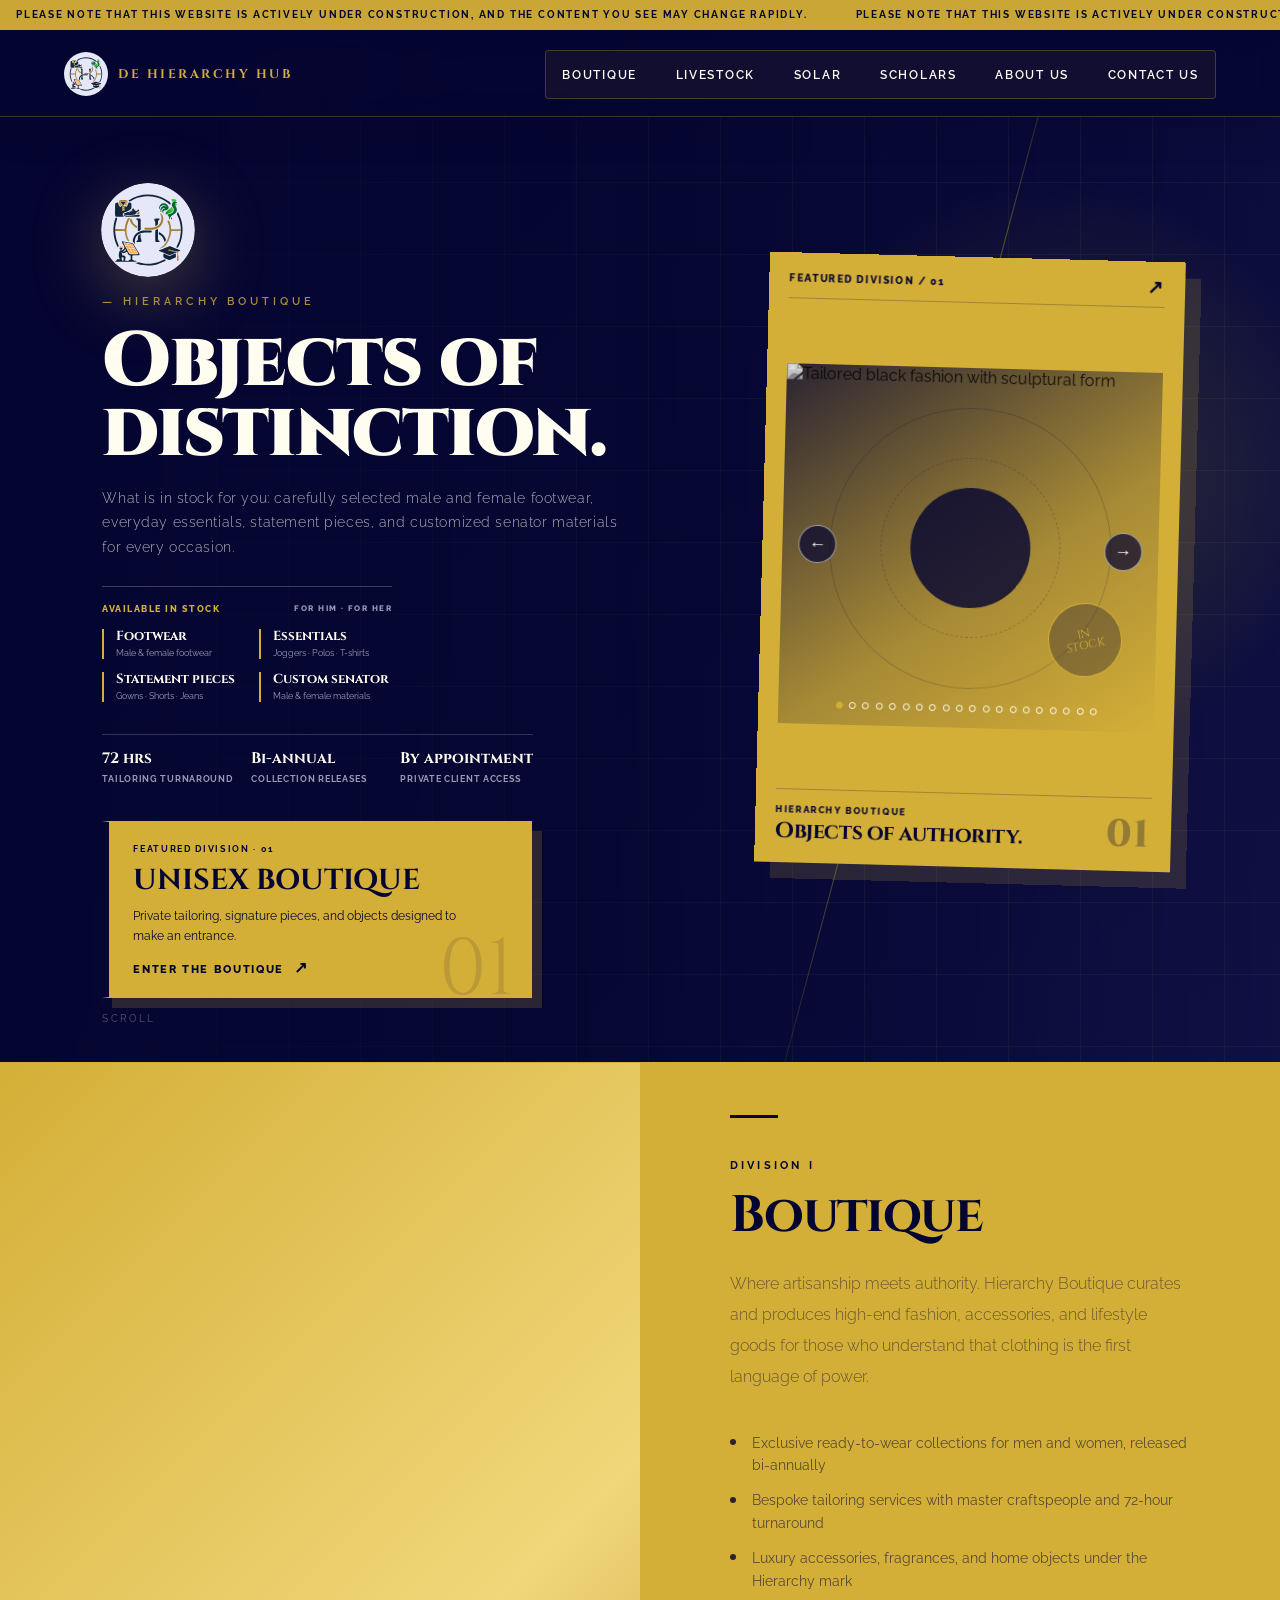
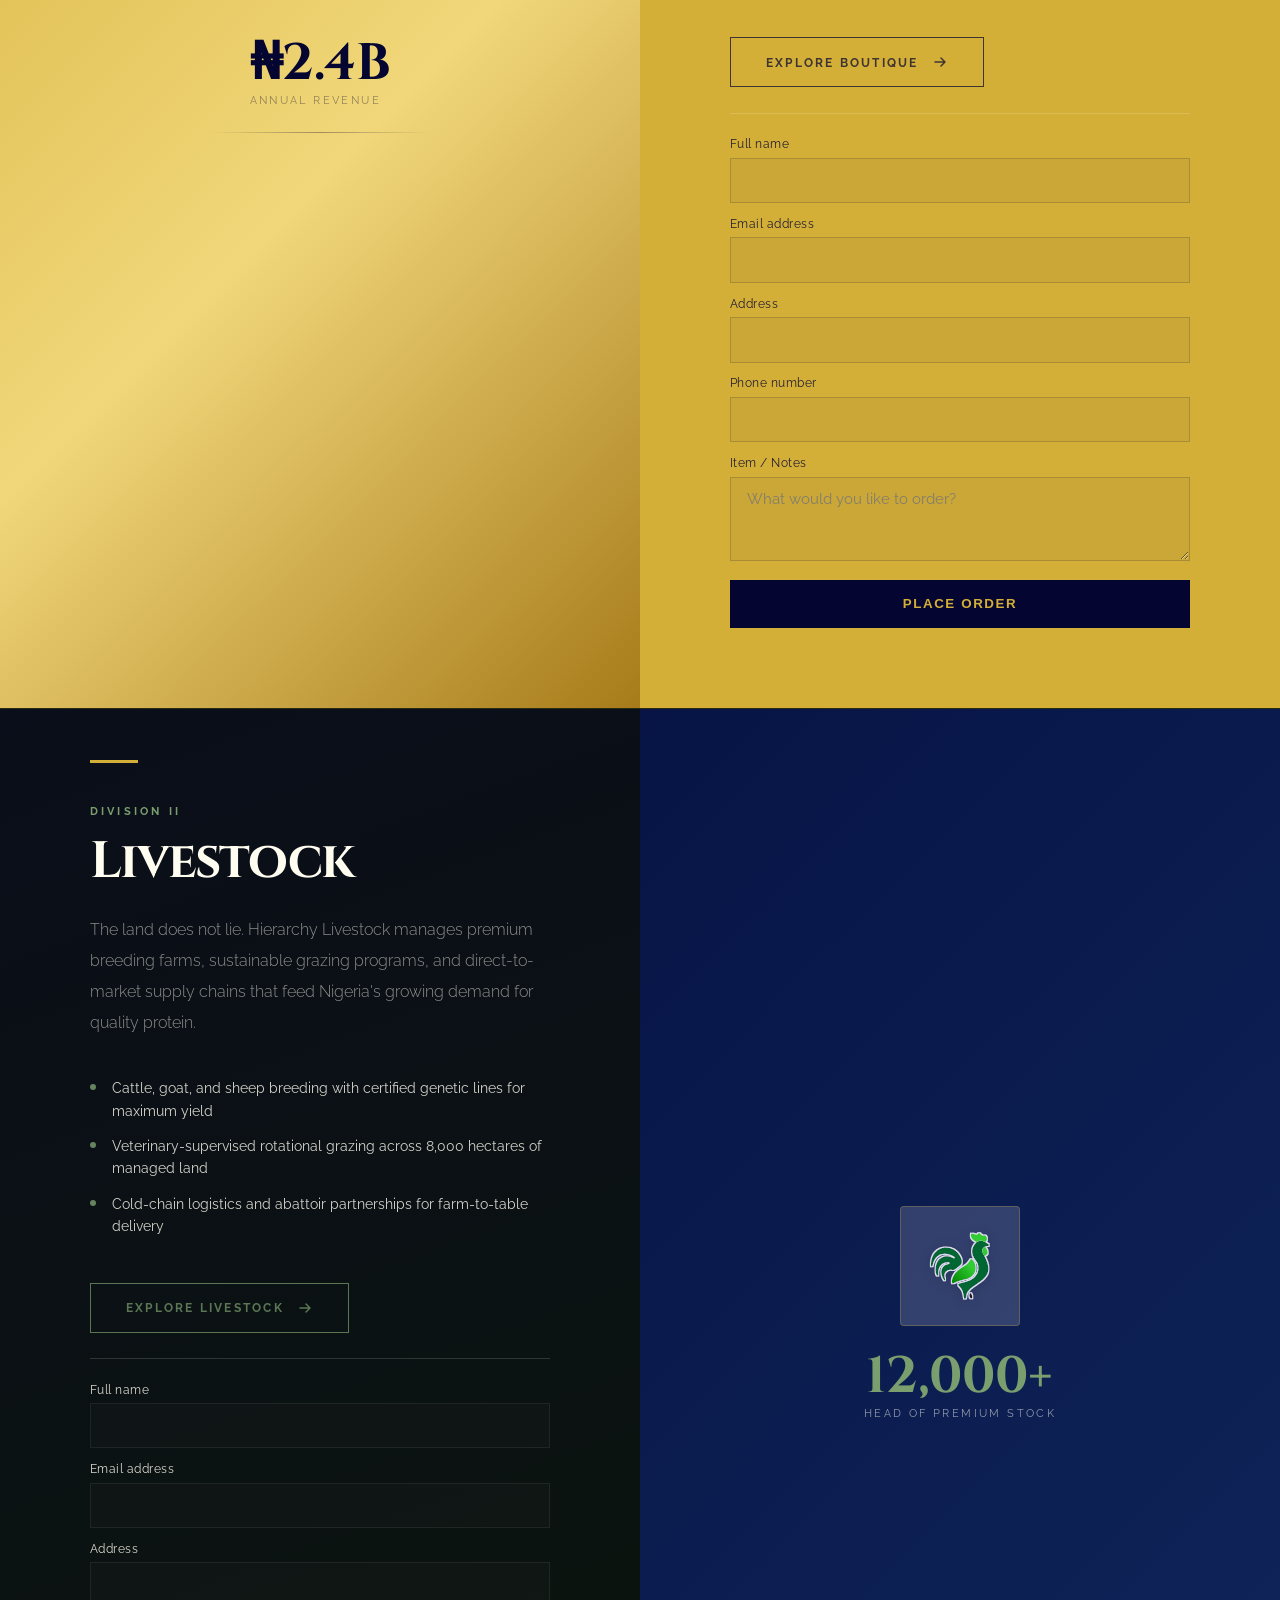
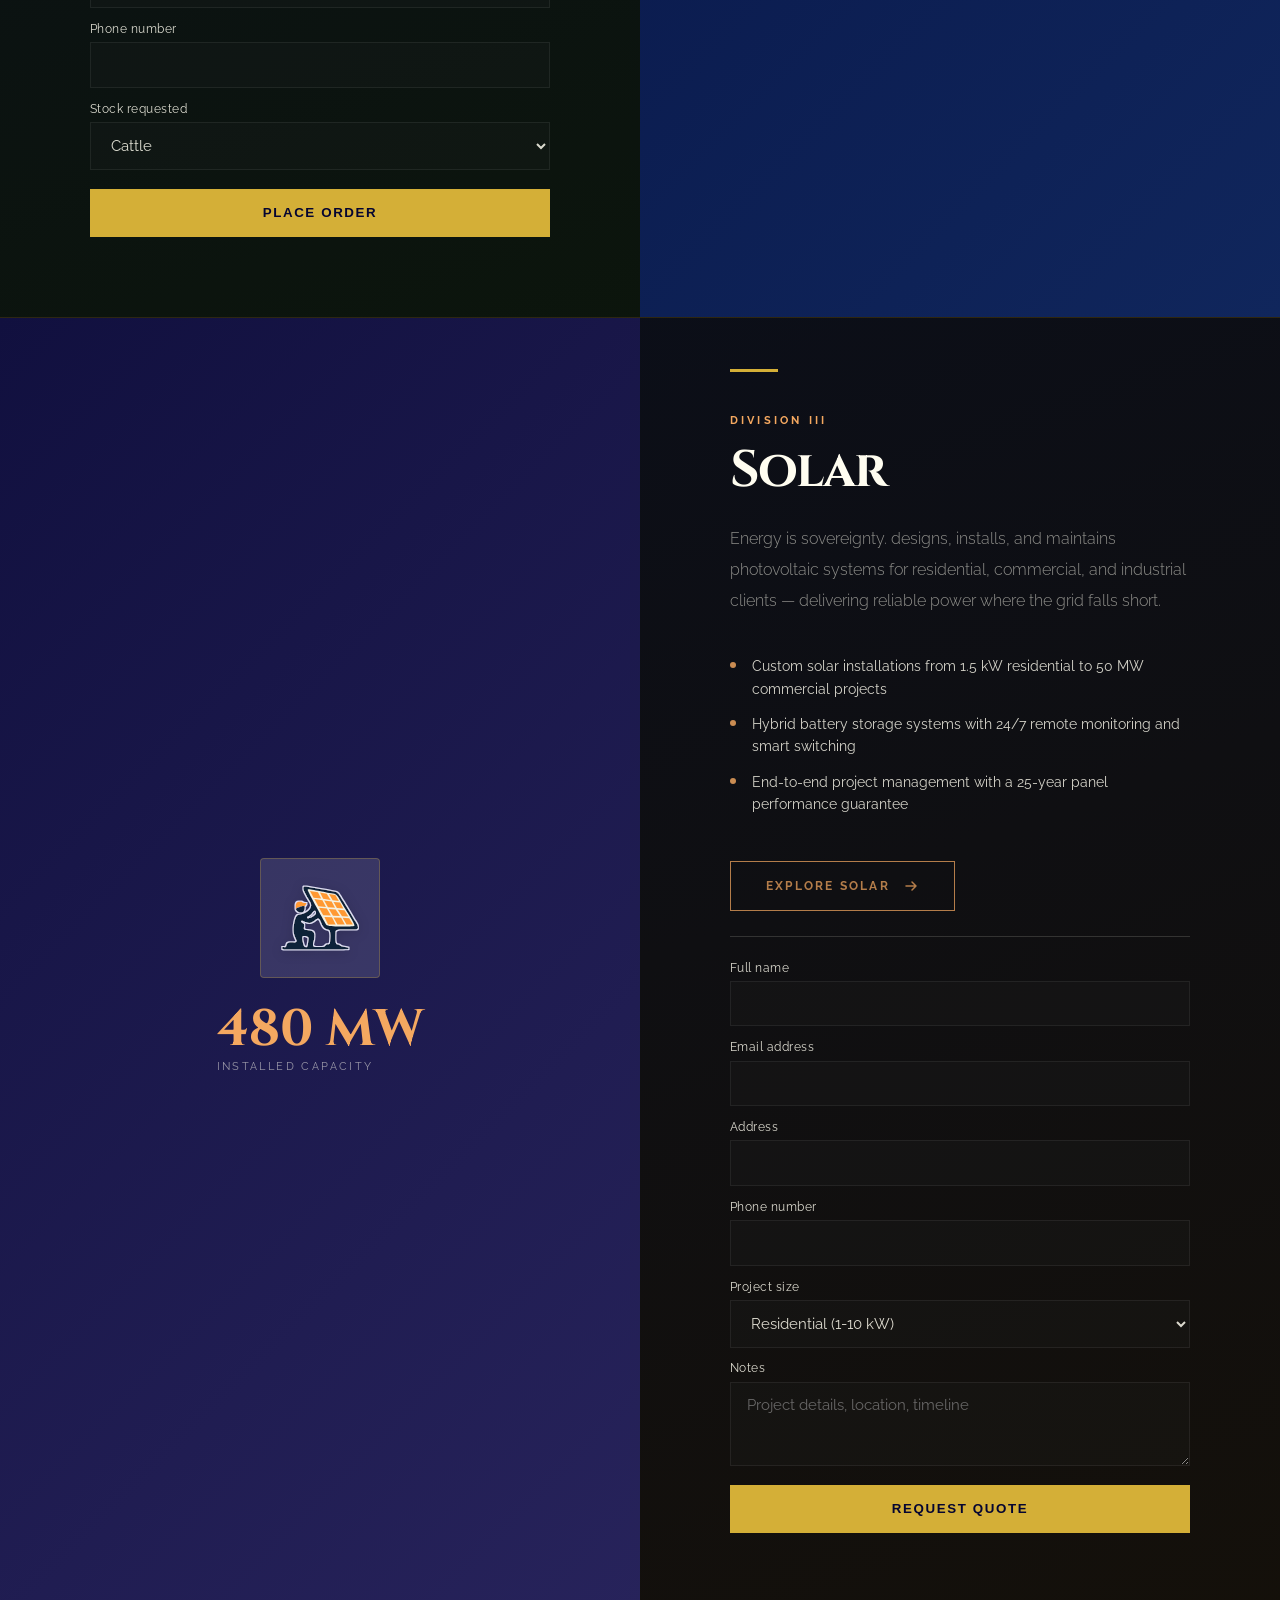
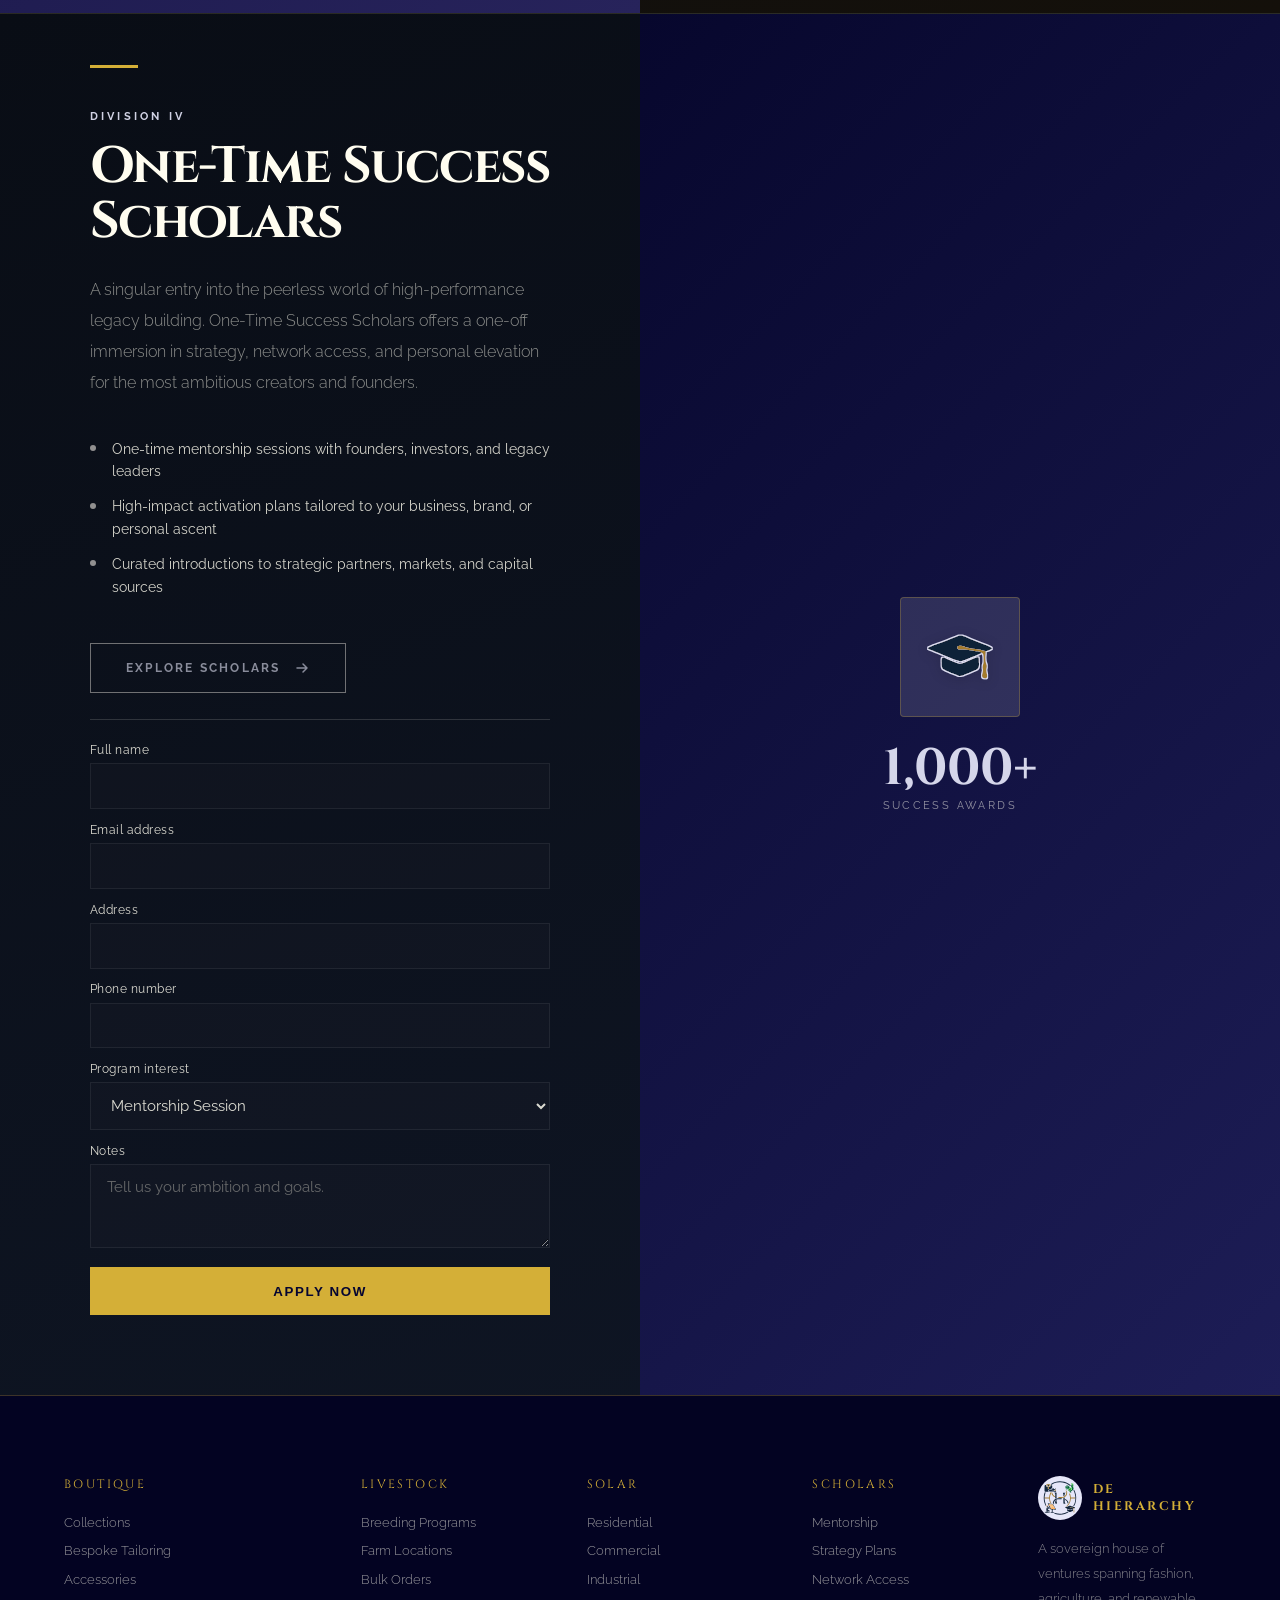
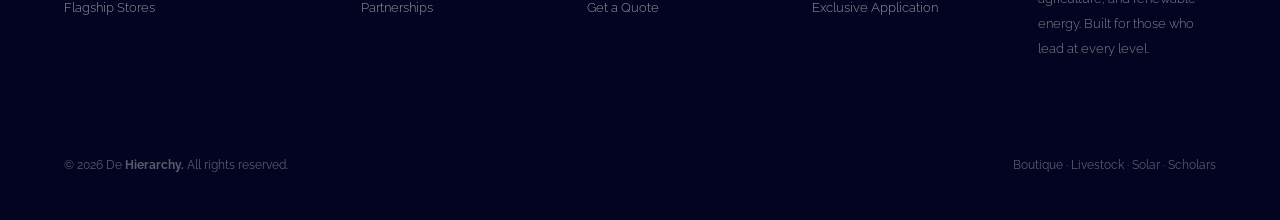
==== commit 6ee1197b: "Add files via upload" ====
--- a/index.html
+++ b/index.html
@@ -34,17 +34,17 @@
   <nav>
     <a href="/" class="nav-logo" data-section="hero" data-path="/">
       <img src="assets/logo.svg" alt="Hierarchy logo" class="site-logo-img" />
-      <span class="nav-logo-text">DE HIERARCHY</span>
+      <span class="nav-logo-text">DE HIERARCHY HUB</span>
     </a>
     <div class="nav-menu">
       <button class="nav-toggle" aria-expanded="false" aria-label="Open menu">
         <span></span>
       </button>
-      <ul class="nav-links">
-        <li><a href="#boutique" data-section="boutique" data-path="/Boutique">Boutique</a></li>
-        <li><a href="#livestock" data-section="livestock" data-path="/Livestock">Livestock</a></li>
-        <li><a href="#solar" data-section="solar" data-path="/Solar">Solar</a></li>
-        <li><a href="#one-time-success-scholars" data-section="one-time-success-scholars" data-path="/Scholars">Scholars</a></li>
+        <ul class="nav-links">
+        <li><a href="boutique.html" data-section="boutique" data-path="/Boutique">Boutique</a></li>
+        <li><a href="livestock.html" data-section="livestock" data-path="/Livestock">Livestock</a></li>
+        <li><a href="solar.html" data-section="solar" data-path="/Solar">Solar</a></li>
+        <li><a href="scholars.html" data-section="one-time-success-scholars" data-path="/Scholars">Scholars</a></li>
         <li><a href="about.html" data-section="about" data-path="/About">About Us</a></li>
         <li><a href="contact.html" data-section="contact" data-path="/Contact">Contact Us</a></li>
       </ul>
@@ -59,14 +59,116 @@
       <div class="hero-logo">
         <img src="assets/logo.svg" alt="Hierarchy logo" />
       </div>
-      <h1>HIERARCHY</h1>
-      <p class="hero-eyebrow">— A House of Ventures</p>
-      <p class="hero-tagline">Four distinct empires. One sovereign standard.<br>Fashion, land, light, and legacy — curated at the highest level.</p>
-      <div class="hero-divisions">
-        <a href="#boutique" class="hero-pill" data-section="boutique" data-path="/Boutique">Boutique</a>
-        <a href="#livestock" class="hero-pill" data-section="livestock" data-path="/Livestock">Livestock</a>
-        <a href="#solar" class="hero-pill" data-section="solar" data-path="/Solar">Solar</a>
-        <a href="#one-time-success-scholars" class="hero-pill" data-section="one-time-success-scholars" data-path="/Scholars">Scholars</a>
+      <p class="hero-eyebrow">— Hierarchy Boutique</p>
+      <h1>Objects of distinction.</h1>
+      <p class="hero-tagline">What is in stock for you: carefully selected male and female footwear, everyday essentials, statement pieces, and customized senator materials for every occasion.</p>
+      <div class="hero-stock" aria-label="Boutique stock categories">
+        <div class="hero-stock__heading">
+          <span>Available in stock</span>
+          <span>For him · For her</span>
+        </div>
+        <div class="hero-stock__grid">
+          <div>
+            <strong>Footwear</strong>
+            <span>Male &amp; female footwear</span>
+          </div>
+          <div>
+            <strong>Essentials</strong>
+            <span>Joggers · Polos · T-shirts</span>
+          </div>
+          <div>
+            <strong>Statement pieces</strong>
+            <span>Gowns · Shorts · Jeans</span>
+          </div>
+          <div>
+            <strong>Custom senator</strong>
+            <span>Male &amp; female materials</span>
+          </div>
+        </div>
+      </div>
+      <div class="hero-boutique-details">
+        <div>
+          <strong>72 hrs</strong>
+          <span>Tailoring turnaround</span>
+        </div>
+        <div>
+          <strong>Bi-annual</strong>
+          <span>Collection releases</span>
+        </div>
+        <div>
+          <strong>By appointment</strong>
+          <span>Private client access</span>
+        </div>
+      </div>
+      <a href="boutique.html" class="hero-featured-boutique" data-section="boutique" data-path="/Boutique">
+        <span class="hero-featured-boutique__label">Featured division · 01</span>
+        <span class="hero-featured-boutique__title">UNISEX BOUTIQUE</span>
+        <span class="hero-featured-boutique__copy">Private tailoring, signature pieces, and objects designed to make an entrance.</span>
+        <span class="hero-featured-boutique__action">Enter the boutique <span aria-hidden="true">↗</span></span>
+      </a>
+    </div>
+    <div class="hero-proof">
+      <div class="hero-proof__topline">
+        <span>Featured division / 01</span>
+        <span aria-hidden="true">↗</span>
+      </div>
+      <div class="hero-proof__visual">
+        <div class="boutique-gallery" aria-label="Boutique collection gallery">
+          <img class="hero-proof__photo boutique-gallery__image is-active" src="assets/boutique-01.jpg" alt="Tailored black fashion with sculptural form" />
+          <img class="hero-proof__photo boutique-gallery__image" src="assets/boutique-02.jpg" alt="Curated neutral fashion collection" loading="lazy" />
+          <img class="hero-proof__photo boutique-gallery__image" src="assets/boutique-03.jpg" alt="Editorial fashion styling" loading="lazy" />
+          <img class="hero-proof__photo boutique-gallery__image" src="assets/boutique-04.jpg" alt="Luxury textile detail" loading="lazy" />
+          <img class="hero-proof__photo boutique-gallery__image" src="assets/boutique-05.jpg" alt="Statement boutique look" loading="lazy" />
+          <img class="hero-proof__photo boutique-gallery__image" src="assets/boutique-06.jpg" alt="Signature fashion accessory" loading="lazy" />
+          <img class="hero-proof__photo boutique-gallery__image" src="assets/boutique-07.jpg" alt="Tailored fashion silhouette" loading="lazy" />
+          <img class="hero-proof__photo boutique-gallery__image" src="assets/boutique-08.jpg" alt="Modern luxury styling" loading="lazy" />
+          <img class="hero-proof__photo boutique-gallery__image" src="assets/boutique-09.jpg" alt="Boutique collection detail" loading="lazy" />
+          <img class="hero-proof__photo boutique-gallery__image" src="assets/boutique-10.jpg" alt="Editorial ready-to-wear look" loading="lazy" />
+          <img class="hero-proof__photo boutique-gallery__image" src="assets/boutique-11.jpg" alt="Contemporary tailored look" loading="lazy" />
+          <img class="hero-proof__photo boutique-gallery__image" src="assets/boutique-12.jpg" alt="Luxury wardrobe styling" loading="lazy" />
+          <img class="hero-proof__photo boutique-gallery__image" src="assets/boutique-13.jpg" alt="Private collection portrait" loading="lazy" />
+          <img class="hero-proof__photo boutique-gallery__image" src="assets/boutique-14.jpg" alt="Sculptural fashion detail" loading="lazy" />
+          <img class="hero-proof__photo boutique-gallery__image" src="assets/boutique-15.jpg" alt="Signature wardrobe piece" loading="lazy" />
+          <img class="hero-proof__photo boutique-gallery__image" src="assets/boutique-16.jpg" alt="Refined fashion editorial" loading="lazy" />
+          <img class="hero-proof__photo boutique-gallery__image" src="assets/boutique-17.jpg" alt="Boutique styling portrait" loading="lazy" />
+          <img class="hero-proof__photo boutique-gallery__image" src="assets/boutique-18.jpg" alt="Curated fashion moment" loading="lazy" />
+          <img class="hero-proof__photo boutique-gallery__image" src="assets/boutique-19.jpg" alt="Luxury texture and form" loading="lazy" />
+          <img class="hero-proof__photo boutique-gallery__image" src="assets/boutique-20.jpg" alt="Final Boutique collection look" loading="lazy" />
+          <button class="boutique-gallery__button boutique-gallery__button--prev" type="button" aria-label="Previous Boutique image">&#8592;</button>
+          <button class="boutique-gallery__button boutique-gallery__button--next" type="button" aria-label="Next Boutique image">&#8594;</button>
+          <div class="boutique-gallery__dots" role="tablist" aria-label="Choose Boutique image">
+            <button class="is-active" type="button" role="tab" aria-label="Show Boutique image 1" aria-selected="true"></button>
+            <button type="button" role="tab" aria-label="Show Boutique image 2" aria-selected="false"></button>
+            <button type="button" role="tab" aria-label="Show Boutique image 3" aria-selected="false"></button>
+            <button type="button" role="tab" aria-label="Show Boutique image 4" aria-selected="false"></button>
+            <button type="button" role="tab" aria-label="Show Boutique image 5" aria-selected="false"></button>
+            <button type="button" role="tab" aria-label="Show Boutique image 6" aria-selected="false"></button>
+            <button type="button" role="tab" aria-label="Show Boutique image 7" aria-selected="false"></button>
+            <button type="button" role="tab" aria-label="Show Boutique image 8" aria-selected="false"></button>
+            <button type="button" role="tab" aria-label="Show Boutique image 9" aria-selected="false"></button>
+            <button type="button" role="tab" aria-label="Show Boutique image 10" aria-selected="false"></button>
+            <button type="button" role="tab" aria-label="Show Boutique image 11" aria-selected="false"></button>
+            <button type="button" role="tab" aria-label="Show Boutique image 12" aria-selected="false"></button>
+            <button type="button" role="tab" aria-label="Show Boutique image 13" aria-selected="false"></button>
+            <button type="button" role="tab" aria-label="Show Boutique image 14" aria-selected="false"></button>
+            <button type="button" role="tab" aria-label="Show Boutique image 15" aria-selected="false"></button>
+            <button type="button" role="tab" aria-label="Show Boutique image 16" aria-selected="false"></button>
+            <button type="button" role="tab" aria-label="Show Boutique image 17" aria-selected="false"></button>
+            <button type="button" role="tab" aria-label="Show Boutique image 18" aria-selected="false"></button>
+            <button type="button" role="tab" aria-label="Show Boutique image 19" aria-selected="false"></button>
+            <button type="button" role="tab" aria-label="Show Boutique image 20" aria-selected="false"></button>
+          </div>
+        </div>
+        <div class="hero-proof__veil"></div>
+        <div class="hero-proof__halo"></div>
+        <span class="hero-proof__stamp">IN<br>STOCK</span>
+      </div>
+      <div class="hero-proof__bottomline">
+        <div>
+          <span class="hero-proof__kicker">Hierarchy Boutique</span>
+          <strong>Objects of authority.</strong>
+        </div>
+        <span class="hero-proof__number">01</span>
       </div>
     </div>
     <div class="hero-scroll">
@@ -81,7 +183,6 @@
       <div class="div-icon-bg"></div>
       <div class="div-icon-wrap reveal">
         <div class="div-icon">
-          <img src="assets/boutique icon.svg" alt="Boutique icon" width="52" height="52" />
         </div>
         <div>
           <div class="div-stat">₦2.4B</div>
--- a/styles.css
+++ b/styles.css
@@ -166,6 +166,10 @@
     transform: translateX(0);
   }
 }
+@keyframes navLinkIntro {
+  from { opacity: 0; transform: translateX(-10px); }
+  to   { opacity: 1; transform: translateX(0); }
+}
 @keyframes logoPulse {
   0%, 100% { transform: scale(1); }
   50% { transform: scale(1.04); }
@@ -590,7 +594,7 @@
   .nav-menu .nav-links {
     position: absolute;
     top: calc(100% + 6px);
-    left: 1rem;
+    left: calc(1rem - 40px);
     right: auto;
     width: min(180px, calc(100vw - 3.2rem));
     flex-direction: column;
@@ -623,7 +627,7 @@
   .division-nav { flex-direction: column; align-items: flex-start; margin-bottom: 3.5rem; }
   .division-nav .nav-menu { width: auto; }
   .division-nav .nav-menu .nav-links {
-    left: 0;
+    left: -40px;
     right: auto;
     width: min(180px, calc(100vw - 3.2rem));
     max-width: 180px;
@@ -700,21 +704,68 @@
   gap: 0.6rem;
 }
 .division-nav .nav-menu .nav-toggle { display: none; }
+.division-nav .nav-menu .nav-links {
+  display: flex;
+  gap: 1.35rem;
+  align-items: center;
+}
+.division-nav .nav-menu .nav-links li {
+  display: inline-flex;
+}
 .division-nav-links {
   list-style: none;
   display: flex;
-  gap: 1.2rem;
-  flex-wrap: wrap;
+  gap: 1.35rem;
+  flex-wrap: nowrap;
 }
 .division-nav-links a {
-  color: rgba(230,231,249,0.8);
+  font-family: 'Raleway', sans-serif;
+  font-size: 0.78rem;
+  font-weight: 600;
+  letter-spacing: 0.14em;
+  text-transform: uppercase;
+  color: var(--ivory);
+  opacity: 0.72;
   text-decoration: none;
-  font-size: 0.82rem;
-  letter-spacing: 0.16em;
-  text-transform: uppercase;
-}
-.division-nav-links a:hover {
+  transition: opacity 0.2s, color 0.2s;
+}
+.division-nav-links a:hover,
+.nav-links a:hover {
+  opacity: 1;
   color: var(--gold);
+}
+
+.nav-links a.active-nav-link,
+.division-nav-links a.active-nav-link {
+  opacity: 1;
+  color: var(--gold);
+}
+
+/* Desktop-only nav link intro animation (staggered) */
+@media (min-width: 901px) {
+  .nav-links li a,
+  .division-nav-links li a {
+    opacity: 0;
+    transform: translateX(-10px);
+    animation-name: navLinkIntro;
+    animation-duration: 0.48s;
+    animation-timing-function: ease-out;
+    animation-fill-mode: forwards;
+  }
+  .nav-links li:nth-child(1) a,
+  .division-nav-links li:nth-child(1) a { animation-delay: 0.18s; }
+  .nav-links li:nth-child(2) a,
+  .division-nav-links li:nth-child(2) a { animation-delay: 0.26s; }
+  .nav-links li:nth-child(3) a,
+  .division-nav-links li:nth-child(3) a { animation-delay: 0.34s; }
+  .nav-links li:nth-child(4) a,
+  .division-nav-links li:nth-child(4) a { animation-delay: 0.42s; }
+  .nav-links li:nth-child(5) a,
+  .division-nav-links li:nth-child(5) a { animation-delay: 0.50s; }
+  .nav-links li:nth-child(6) a,
+  .division-nav-links li:nth-child(6) a { animation-delay: 0.58s; }
+  .nav-links li:nth-child(7) a,
+  .division-nav-links li:nth-child(7) a { animation-delay: 0.66s; }
 }
 .division-hero {
   max-width: 860px;
@@ -885,3 +936,755 @@
   .division-stats { flex-direction: column; }
   .division-stats div { width: 100%; }
 }
+
+/* ─── HOUSE REFRESH ─── */
+:root {
+  --navy: #050531;
+  --ink: #050531;
+  --yellow: #D4AF37;
+  --paper: #FFFDF0;
+  --muted: #9A9AB7;
+  --line: rgba(212, 175, 55, 0.28);
+  --gold: #D4AF37;
+  --gold-lt: #F1D77A;
+  --ivory: #FFFDF0;
+}
+
+body { background: var(--navy); color: var(--paper); font-family: 'Raleway', sans-serif; }
+.site-banner { background: var(--yellow); color: var(--navy); font-size: 0.62rem; font-weight: 700; letter-spacing: 0.18em; padding: 0.58rem 1rem; }
+nav { top: 2rem; padding: 1.1rem 4rem; background: rgba(5, 5, 49, 0.82); border-bottom: 1px solid var(--line); }
+.nav-menu { background: rgba(212, 175, 55, 0.06); border-color: var(--line); border-radius: 4px; }
+.nav-logo, .nav-logo-text { color: var(--yellow); }
+.nav-links a { color: var(--paper); }
+.nav-links a:hover, .nav-links a.active-nav-link { color: var(--yellow); }
+
+#hero { min-height: 94vh; padding-top: 2rem; background: var(--navy); align-items: flex-start; text-align: left; }
+.hero-bg { background: linear-gradient(90deg, rgba(5,5,49,0.98) 0%, rgba(5,5,49,0.84) 48%, rgba(5,5,49,0.3) 100%), radial-gradient(circle at 82% 42%, rgba(250,245,18,0.26), transparent 24%), linear-gradient(135deg, #050531 0%, #15154C 100%); }
+.hero-bg::after { content: ''; position: absolute; inset: 0; opacity: 0.14; background-image: linear-gradient(rgba(250,245,18,0.35) 1px, transparent 1px), linear-gradient(90deg, rgba(250,245,18,0.35) 1px, transparent 1px); background-size: 72px 72px; mask-image: linear-gradient(to right, transparent, black 70%); }
+.hero-rule { left: 72%; background: linear-gradient(to bottom, transparent, rgba(250,245,18,0.6), transparent); }
+.hero-content { align-items: flex-start; margin: 9rem 0 0 9vw; max-width: 620px; }
+.hero-logo { margin-bottom: 1.1rem; }
+.hero-logo img { height: 92px; filter: drop-shadow(0 16px 30px rgba(250,245,18,0.22)); }
+.hero-eyebrow { color: var(--yellow); margin-bottom: 1.2rem; }
+h1 { color: var(--paper); font-size: clamp(3.8rem, 10vw, 8.4rem); letter-spacing: -0.02em; }
+.hero-tagline { color: rgba(255,253,240,0.68); max-width: 520px; font-size: 0.9rem; line-height: 1.7; margin-left: 0; }
+
+.hero-featured-boutique { display: grid; gap: 0.4rem; width: min(100%, 430px); margin-top: 2.2rem; padding: 1.35rem 1.5rem 1.25rem; color: var(--navy); background: var(--yellow); border: 1px solid var(--yellow); text-decoration: none; box-shadow: 10px 10px 0 rgba(212,175,55,0.18); transition: transform 0.25s ease, box-shadow 0.25s ease; }
+.hero-featured-boutique:hover { transform: translate(4px, 4px); box-shadow: 4px 4px 0 rgba(250,245,18,0.14); }
+.hero-featured-boutique__label { font-size: 0.58rem; font-weight: 700; letter-spacing: 0.18em; text-transform: uppercase; }
+.hero-featured-boutique__title { font-family: 'Cinzel', serif; font-size: 1.8rem; font-weight: 700; }
+.hero-featured-boutique__copy { max-width: 330px; font-size: 0.78rem; line-height: 1.55; }
+.hero-featured-boutique__action { margin-top: 0.45rem; font-size: 0.68rem; font-weight: 800; letter-spacing: 0.15em; text-transform: uppercase; }
+.hero-featured-boutique__action span { font-size: 1rem; margin-left: 0.35rem; }
+.hero-divisions { justify-content: flex-start; margin-top: 2.8rem; gap: 0.6rem; }
+.hero-divisions__label { width: 100%; color: var(--muted); font-size: 0.6rem; font-weight: 700; letter-spacing: 0.2em; text-transform: uppercase; }
+.hero-pill { border-color: rgba(255,253,240,0.3); color: var(--paper); padding: 0.55rem 0.85rem; }
+.hero-pill:hover { background: var(--yellow); color: var(--navy); border-color: var(--yellow); }
+
+.division { min-height: 86vh; }
+.div-content { padding: 5rem 7vw; }
+.div-title { font-family: 'Cinzel', serif; }
+.div-body { color: rgba(255,253,240,0.74); }
+.div-cta { border-radius: 0; }
+.div-icon { border-radius: 4px; border-color: var(--line); }
+#boutique { min-height: 94vh; background: var(--yellow); color: var(--navy); }
+#boutique .div-icon-bg { background: linear-gradient(135deg, #D4AF37 0%, #F1D77A 55%, #A77B1A 100%); }
+#boutique .div-icon { background: rgba(5,5,49,0.12); border-color: rgba(5,5,49,0.3); }
+#boutique .div-stat, #boutique .div-eyebrow, #boutique .div-title { color: var(--navy); }
+#boutique .div-stat-label, #boutique .div-body, #boutique .div-feature { color: rgba(5,5,49,0.72); }
+#boutique .div-feature-dot { background: var(--navy); }
+#boutique .div-cta { border-color: var(--navy); color: var(--navy); }
+#boutique .div-cta:hover { background: var(--navy); color: var(--yellow); }
+#boutique .order-form input, #boutique .order-form textarea, #boutique .order-form select { color: var(--navy); border-color: rgba(5,5,49,0.2); background: rgba(5,5,49,0.05); }
+#boutique .order-submit { background: var(--navy); color: var(--yellow); }
+#boutique .div-icon-wrap::after { background: linear-gradient(to right, transparent, rgba(5,5,49,0.35), transparent); }
+#livestock .div-icon-bg { background: linear-gradient(135deg, #071445 0%, #10265C 100%); }
+#solar .div-icon-bg { background: linear-gradient(135deg, #11103F 0%, #27235B 100%); }
+#one-time-success-scholars .div-icon-bg { background: linear-gradient(135deg, #07072D 0%, #1D1D56 100%); }
+
+footer { background: #030322; border-top-color: var(--line); }
+.footer-col-title, .footer-brand-name { color: var(--yellow); }
+.footer-links a { color: rgba(255,253,240,0.58); }
+
+@media (max-width: 900px) {
+  nav { top: 2rem; padding: 1rem 1.2rem; }
+  #hero { min-height: 100vh; padding: 0 1.2rem 2rem; }
+  .hero-content { margin: 8rem 0 0; max-width: 100%; }
+  .hero-logo img { height: 76px; }
+  h1 { font-size: clamp(3.4rem, 16vw, 6rem); }
+  .hero-rule { left: 88%; }
+  .division { min-height: auto; }
+  .div-content { padding: 4rem 1.5rem; }
+  #boutique .div-visual { min-height: 300px; }
+}
+
+@media (max-width: 580px) {
+  body { padding-top: 2rem; }
+  .nav-logo-text { font-size: 0.75rem; }
+  .hero-featured-boutique { width: 100%; }
+  .hero-divisions { gap: 0.45rem; }
+  .hero-pill { font-size: 0.53rem; }
+}
+
+/* ─── POLISH LAYER ─── */
+:focus-visible {
+  outline: 2px solid var(--yellow);
+  outline-offset: 4px;
+}
+
+::selection {
+  background: var(--yellow);
+  color: var(--navy);
+}
+
+.site-banner {
+  z-index: 120;
+}
+
+nav {
+  z-index: 110;
+  box-shadow: 0 12px 36px rgba(3, 3, 34, 0.18);
+}
+
+.nav-logo {
+  gap: 0.65rem;
+}
+
+.nav-logo-text {
+  font-size: 0.78rem;
+  letter-spacing: 0.2em;
+}
+
+.nav-links a {
+  position: relative;
+  padding: 0.35rem 0;
+}
+
+.nav-links a::after {
+  content: '';
+  position: absolute;
+  right: 0;
+  bottom: 0;
+  left: 0;
+  height: 2px;
+  background: var(--yellow);
+  transform: scaleX(0);
+  transform-origin: right;
+  transition: transform 0.25s ease;
+}
+
+.nav-links a:hover::after,
+.nav-links a.active-nav-link::after {
+  transform: scaleX(1);
+  transform-origin: left;
+}
+
+#hero {
+  min-height: max(720px, 94vh);
+}
+
+.hero-content {
+  animation: heroContentIntro 0.8s ease-out both;
+}
+
+@keyframes heroContentIntro {
+  from { opacity: 0; transform: translateY(18px); }
+  to { opacity: 1; transform: translateY(0); }
+}
+
+.hero-featured-boutique {
+  position: relative;
+  overflow: hidden;
+  border-left: 7px solid var(--navy);
+}
+
+.hero-featured-boutique::after {
+  content: '01';
+  position: absolute;
+  right: 1rem;
+  bottom: -0.8rem;
+  font-family: 'Cinzel', serif;
+  font-size: 5rem;
+  line-height: 1;
+  opacity: 0.12;
+}
+
+.hero-featured-boutique__title,
+.hero-featured-boutique__copy,
+.hero-featured-boutique__action {
+  position: relative;
+  z-index: 1;
+}
+
+.hero-divisions__label {
+  margin-bottom: 0.25rem;
+}
+
+.division {
+  border-top: 1px solid rgba(212, 175, 55, 0.14);
+}
+
+.div-content {
+  position: relative;
+}
+
+.div-content::before {
+  content: '';
+  width: 3rem;
+  height: 3px;
+  position: absolute;
+  top: 3.2rem;
+  left: 7vw;
+  background: var(--yellow);
+}
+
+#boutique .div-content::before {
+  background: var(--navy);
+}
+
+.div-eyebrow {
+  margin-top: 1rem;
+}
+
+.div-title {
+  letter-spacing: -0.03em;
+}
+
+.div-cta,
+.button {
+  min-height: 48px;
+  justify-content: center;
+  transition: transform 0.2s ease, background 0.2s ease, color 0.2s ease;
+}
+
+.div-cta:hover,
+.button:hover {
+  transform: translateY(-3px);
+}
+
+.order-form {
+  border-top: 1px solid rgba(255, 253, 240, 0.15);
+  padding-top: 1.4rem;
+}
+
+.order-form label {
+  display: grid;
+  gap: 0.4rem;
+  letter-spacing: 0.04em;
+}
+
+.order-form input,
+.order-form textarea,
+.order-form select {
+  width: 100%;
+  border-radius: 0;
+  font-family: inherit;
+  transition: border-color 0.2s ease, background 0.2s ease;
+}
+
+.order-form input:focus,
+.order-form textarea:focus,
+.order-form select:focus {
+  outline: none;
+  border-color: var(--yellow);
+  background: rgba(212, 175, 55, 0.1);
+}
+
+.order-submit {
+  min-height: 48px;
+  border-radius: 0;
+  transition: transform 0.2s ease, background 0.2s ease;
+}
+
+.order-submit:hover {
+  background: var(--yellow);
+  color: var(--navy);
+  transform: translateY(-2px);
+}
+
+#boutique .div-visual {
+  min-height: 100%;
+}
+
+#boutique .div-icon {
+  box-shadow: 14px 14px 0 rgba(5, 5, 49, 0.12);
+}
+
+.division-page-header {
+  position: relative;
+  overflow: hidden;
+  border-bottom: 1px solid var(--line);
+}
+
+.division-page-header::after {
+  content: '';
+  position: absolute;
+  right: -8rem;
+  bottom: -12rem;
+  width: 28rem;
+  height: 28rem;
+  border: 1px solid rgba(212, 175, 55, 0.24);
+  border-radius: 50%;
+  box-shadow: 0 0 0 3rem rgba(212, 175, 55, 0.05), 0 0 0 6rem rgba(212, 175, 55, 0.03);
+  pointer-events: none;
+}
+
+.division-hero {
+  position: relative;
+  z-index: 1;
+}
+
+.division-hero h1 {
+  letter-spacing: -0.04em;
+}
+
+.division-summary {
+  color: rgba(255, 253, 240, 0.72);
+}
+
+.division-stats div {
+  border-left: 2px solid var(--yellow);
+  padding-left: 1rem;
+}
+
+.division-stats strong {
+  color: var(--yellow);
+}
+
+.division-card {
+  border-radius: 0;
+  border-color: rgba(212, 175, 55, 0.22);
+  background: linear-gradient(145deg, rgba(255, 255, 255, 0.065), rgba(255, 255, 255, 0.025));
+  box-shadow: 10px 10px 0 rgba(212, 175, 55, 0.06);
+  transition: transform 0.25s ease, border-color 0.25s ease;
+}
+
+.division-card:hover {
+  transform: translateY(-4px);
+  border-color: rgba(212, 175, 55, 0.5);
+}
+
+.boutique-page .division-page-header {
+  background: radial-gradient(circle at 72% 28%, rgba(212, 175, 55, 0.26), transparent 28%), linear-gradient(140deg, #050531 0%, #12124b 100%);
+}
+
+.boutique-page .division-hero h1 {
+  color: var(--yellow);
+}
+
+.boutique-page .division-card h2,
+.boutique-page .division-card h3 {
+  color: var(--yellow);
+}
+
+footer {
+  position: relative;
+}
+
+.footer-top {
+  grid-template-columns: 1.4fr repeat(4, 1fr);
+}
+
+.footer-brand-logo {
+  margin-bottom: 1rem;
+}
+
+@media (max-width: 900px) {
+  .div-content::before {
+    top: 2rem;
+    left: 1.5rem;
+  }
+
+  .footer-top {
+    grid-template-columns: 1fr 1fr;
+  }
+
+  .division-card:hover {
+    transform: none;
+  }
+}
+
+@media (max-width: 580px) {
+  .site-banner {
+    font-size: 0.5rem;
+    letter-spacing: 0.12em;
+  }
+
+  nav {
+    padding: 0.85rem 1rem;
+  }
+
+  .nav-logo-text {
+    letter-spacing: 0.12em;
+  }
+
+  .hero-content {
+    margin-top: 7.2rem;
+  }
+
+  .hero-featured-boutique {
+    padding: 1.2rem 1.1rem;
+  }
+
+  .hero-featured-boutique__title {
+    font-size: 1.45rem;
+  }
+
+  .div-content {
+    padding: 3.5rem 1.5rem;
+  }
+
+  .div-content::before {
+    top: 1.8rem;
+  }
+
+  .footer-top {
+    grid-template-columns: 1fr;
+  }
+}
+
+/* ─── EDITORIAL HOMEPAGE COMPOSITION ─── */
+#hero {
+  min-height: max(760px, 94vh);
+  display: grid;
+  grid-template-columns: minmax(0, 1.05fr) minmax(300px, 0.75fr);
+  align-items: center;
+  gap: clamp(2rem, 6vw, 7rem);
+  padding: 5.5rem 8vw 4rem;
+  text-align: left;
+}
+
+#hero .hero-content {
+  grid-column: 1;
+  grid-row: 1;
+  margin: 2rem 0 0;
+  max-width: 620px;
+}
+
+#hero h1 { font-size: clamp(3.4rem, 6vw, 6rem); }
+
+#hero .hero-logo { justify-content: flex-start; }
+#hero .hero-tagline { margin-left: 0; margin-right: 0; }
+
+#hero .hero-divisions {
+  justify-content: flex-start;
+  max-width: 520px;
+}
+
+.hero-proof {
+  grid-column: 2;
+  grid-row: 1;
+  position: relative;
+  z-index: 2;
+  align-self: center;
+  min-height: min(610px, 68vh);
+  display: flex;
+  flex-direction: column;
+  justify-content: space-between;
+  padding: 1.2rem;
+  color: var(--navy);
+  background: var(--yellow);
+  border: 1px solid rgba(212, 175, 55, 0.7);
+  text-decoration: none;
+  box-shadow: 16px 16px 0 rgba(212, 175, 55, 0.16);
+  transform: rotate(1.5deg);
+  transition: transform 0.3s ease, box-shadow 0.3s ease;
+}
+
+.hero-proof:hover {
+  transform: rotate(0deg) translateY(-6px);
+  box-shadow: 20px 20px 0 rgba(212, 175, 55, 0.14);
+}
+
+.hero-proof__topline,
+.hero-proof__bottomline {
+  display: flex;
+  align-items: flex-start;
+  justify-content: space-between;
+  gap: 1rem;
+  font-size: 0.62rem;
+  font-weight: 800;
+  letter-spacing: 0.16em;
+  text-transform: uppercase;
+}
+
+.hero-proof__topline { border-bottom: 1px solid rgba(5, 5, 49, 0.25); padding-bottom: 0.85rem; }
+.hero-proof__topline span:last-child { font-size: 1.2rem; line-height: 0.6; }
+
+.hero-proof__visual {
+  position: relative;
+  min-height: 360px;
+  display: grid;
+  place-items: center;
+  overflow: hidden;
+}
+
+.hero-proof__visual::before,
+.hero-proof__visual::after {
+  content: '';
+  position: absolute;
+  width: 75%;
+  aspect-ratio: 1;
+  border: 1px solid rgba(5, 5, 49, 0.22);
+  border-radius: 50%;
+}
+
+.hero-proof__visual::after { width: 48%; border-style: dashed; transform: rotate(24deg); }
+.hero-proof__halo { position: absolute; width: 32%; aspect-ratio: 1; background: var(--navy); border-radius: 50%; opacity: 0.92; }
+.hero-proof__visual img { position: relative; z-index: 1; width: 28%; height: auto; filter: brightness(0) saturate(100%) invert(92%) sepia(87%) saturate(1770%) hue-rotate(4deg) brightness(106%) contrast(104%); }
+
+.hero-proof__stamp {
+  position: absolute;
+  right: 9%;
+  bottom: 15%;
+  z-index: 2;
+  display: grid;
+  place-items: center;
+  width: 74px;
+  height: 74px;
+  border: 1px solid var(--navy);
+  border-radius: 50%;
+  font-family: 'Cinzel', serif;
+  font-size: 0.72rem;
+  line-height: 1.05;
+  text-align: center;
+  text-transform: uppercase;
+  transform: rotate(-12deg);
+}
+
+.hero-proof__bottomline { align-items: flex-end; border-top: 1px solid rgba(5, 5, 49, 0.25); padding-top: 0.9rem; }
+.hero-proof__bottomline strong { display: block; margin-top: 0.4rem; font-family: 'Cinzel', serif; font-size: 1.35rem; line-height: 1; text-transform: none; letter-spacing: -0.02em; }
+.hero-proof__kicker { display: block; font-size: 0.55rem; }
+.hero-proof__number { font-family: 'Cinzel', serif; font-size: 2.4rem; line-height: 0.8; opacity: 0.3; }
+
+.hero-scroll { left: 8vw; transform: none; align-items: flex-start; }
+
+@media (max-width: 900px) {
+  #hero {
+    min-height: auto;
+    display: flex;
+    align-items: stretch;
+    gap: 2.5rem;
+    padding: 7.5rem 1.2rem 4.5rem;
+  }
+
+  #hero .hero-content { margin: 0; }
+  .hero-proof { min-height: 440px; transform: none; box-shadow: 10px 10px 0 rgba(212, 175, 55, 0.16); }
+  .hero-proof__visual { min-height: 250px; }
+  .hero-scroll { display: none; }
+}
+
+@media (max-width: 580px) {
+  #hero { padding-top: 6.5rem; gap: 2rem; }
+  #hero .hero-logo img { height: 68px; }
+  .hero-proof { min-height: 390px; padding: 1rem; }
+  .hero-proof__visual { min-height: 220px; }
+  .hero-proof__bottomline strong { font-size: 1.1rem; }
+}
+
+.hero-proof__photo {
+  position: absolute !important;
+  inset: 0;
+  z-index: 0;
+  width: 100% !important;
+  height: 100% !important;
+  object-fit: cover;
+  object-position: center 30%;
+  filter: grayscale(1) contrast(1.08) !important;
+  opacity: 0.86;
+}
+
+.hero-proof__veil {
+  position: absolute;
+  inset: 0;
+  z-index: 1;
+  background: linear-gradient(145deg, rgba(5, 5, 49, 0.82), rgba(5, 5, 49, 0.22) 58%, rgba(212, 175, 55, 0.38));
+}
+
+.hero-proof__halo { z-index: 2; opacity: 0.82; }
+.hero-proof__icon {
+  z-index: 3 !important;
+  width: 21% !important;
+  filter: brightness(0) saturate(100%) invert(92%) sepia(87%) saturate(1770%) hue-rotate(4deg) brightness(106%) contrast(104%) !important;
+}
+.hero-proof__stamp { z-index: 4; color: var(--yellow); border-color: var(--yellow); background: rgba(5, 5, 49, 0.3); }
+
+.boutique-gallery {
+  position: absolute;
+  inset: 0;
+  z-index: 3;
+}
+
+.boutique-gallery__image {
+  display: block;
+  opacity: 0;
+  visibility: hidden;
+  transition: opacity 0.45s ease;
+}
+
+.boutique-gallery__image.is-active {
+  opacity: 0.86;
+  visibility: visible;
+}
+
+.boutique-gallery__button {
+  position: absolute;
+  top: 50%;
+  z-index: 5;
+  display: grid;
+  place-items: center;
+  width: 38px;
+  height: 38px;
+  border: 1px solid rgba(255, 255, 255, 0.55);
+  border-radius: 50%;
+  background: rgba(5, 5, 49, 0.72);
+  color: var(--paper);
+  cursor: pointer;
+  font-size: 1.1rem;
+  transform: translateY(-50%);
+  transition: background 0.2s ease, color 0.2s ease, border-color 0.2s ease;
+}
+
+.boutique-gallery__button:hover,
+.boutique-gallery__button:focus-visible {
+  border-color: var(--yellow);
+  background: var(--yellow);
+  color: var(--navy);
+}
+
+.boutique-gallery__button--prev { left: 1rem; }
+.boutique-gallery__button--next { right: 1rem; }
+
+.boutique-gallery__dots {
+  position: absolute;
+  right: 50%;
+  bottom: 1rem;
+  z-index: 5;
+  display: flex;
+  gap: 0.4rem;
+  transform: translateX(50%);
+}
+
+.boutique-gallery__dots button {
+  width: 7px;
+  height: 7px;
+  padding: 0;
+  border: 1px solid var(--paper);
+  border-radius: 50%;
+  background: transparent;
+  cursor: pointer;
+}
+
+.boutique-gallery__dots button.is-active { background: var(--yellow); border-color: var(--yellow); }
+
+#boutique .div-icon { display: none; }
+
+.hero-boutique-services {
+  display: flex;
+  flex-wrap: wrap;
+  gap: 0.55rem 1.4rem;
+  margin: 1.5rem 0 0.1rem;
+  color: var(--yellow);
+  font-size: 0.62rem;
+  font-weight: 700;
+  letter-spacing: 0.13em;
+  text-transform: uppercase;
+}
+
+.hero-boutique-services span::before {
+  content: '•';
+  margin-right: 0.45rem;
+  color: var(--paper);
+}
+
+.hero-stock {
+  max-width: 620px;
+  margin-top: 1.7rem;
+  padding: 1rem 0 0;
+  border-top: 1px solid rgba(255, 253, 240, 0.22);
+}
+
+.hero-stock__heading {
+  display: flex;
+  justify-content: space-between;
+  gap: 1rem;
+  margin-bottom: 0.9rem;
+  color: var(--yellow);
+  font-size: 0.58rem;
+  font-weight: 800;
+  letter-spacing: 0.16em;
+  text-transform: uppercase;
+}
+
+.hero-stock__heading span:last-child {
+  color: var(--muted);
+  font-size: 0.52rem;
+}
+
+.hero-stock__grid {
+  display: grid;
+  grid-template-columns: repeat(2, minmax(0, 1fr));
+  gap: 0.8rem 1.5rem;
+}
+
+.hero-stock__grid div {
+  display: grid;
+  gap: 0.22rem;
+  padding-left: 0.75rem;
+  border-left: 2px solid var(--yellow);
+}
+
+.hero-stock__grid strong {
+  color: var(--paper);
+  font-family: 'Cinzel', serif;
+  font-size: 0.82rem;
+  line-height: 1.1;
+}
+
+.hero-stock__grid span {
+  color: var(--muted);
+  font-size: 0.58rem;
+  line-height: 1.35;
+}
+
+.hero-boutique-details {
+  display: grid;
+  grid-template-columns: repeat(3, minmax(0, 1fr));
+  gap: 1rem;
+  max-width: 580px;
+  margin-top: 2rem;
+  padding-top: 1rem;
+  border-top: 1px solid rgba(255, 253, 240, 0.18);
+}
+
+.hero-boutique-details div {
+  display: grid;
+  gap: 0.35rem;
+}
+
+.hero-boutique-details strong {
+  color: var(--paper);
+  font-family: 'Cinzel', serif;
+  font-size: 0.95rem;
+  line-height: 1.1;
+}
+
+.hero-boutique-details span {
+  color: var(--muted);
+  font-size: 0.55rem;
+  font-weight: 700;
+  letter-spacing: 0.08em;
+  line-height: 1.35;
+  text-transform: uppercase;
+}
+
+@media (max-width: 580px) {
+  .hero-boutique-details { gap: 0.65rem; }
+  .hero-boutique-details strong { font-size: 0.78rem; }
+  .hero-boutique-details span { font-size: 0.48rem; }
+  .hero-stock { margin-top: 1.35rem; }
+  .hero-stock__heading { align-items: flex-start; flex-direction: column; gap: 0.35rem; }
+  .hero-stock__grid { gap: 0.7rem; }
+  .hero-stock__grid strong { font-size: 0.72rem; }
+  .hero-stock__grid span { font-size: 0.51rem; }
+}
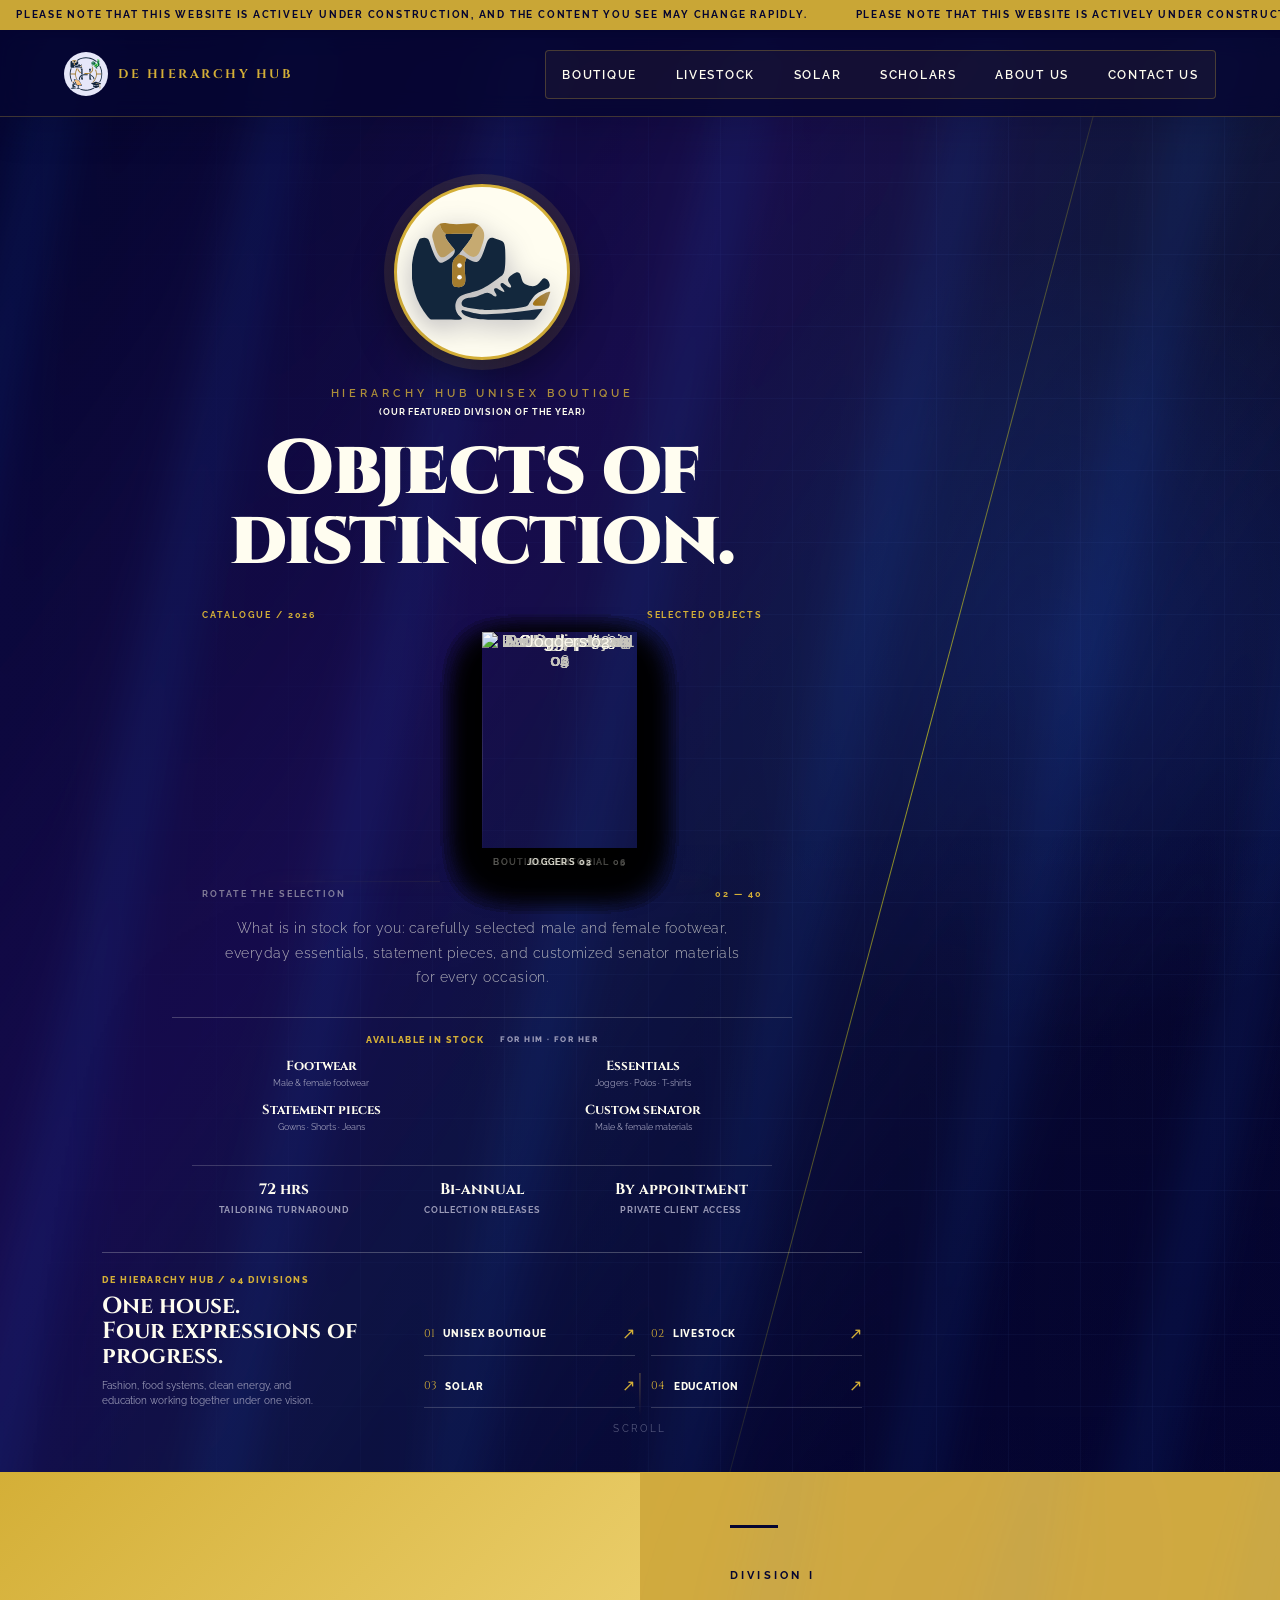
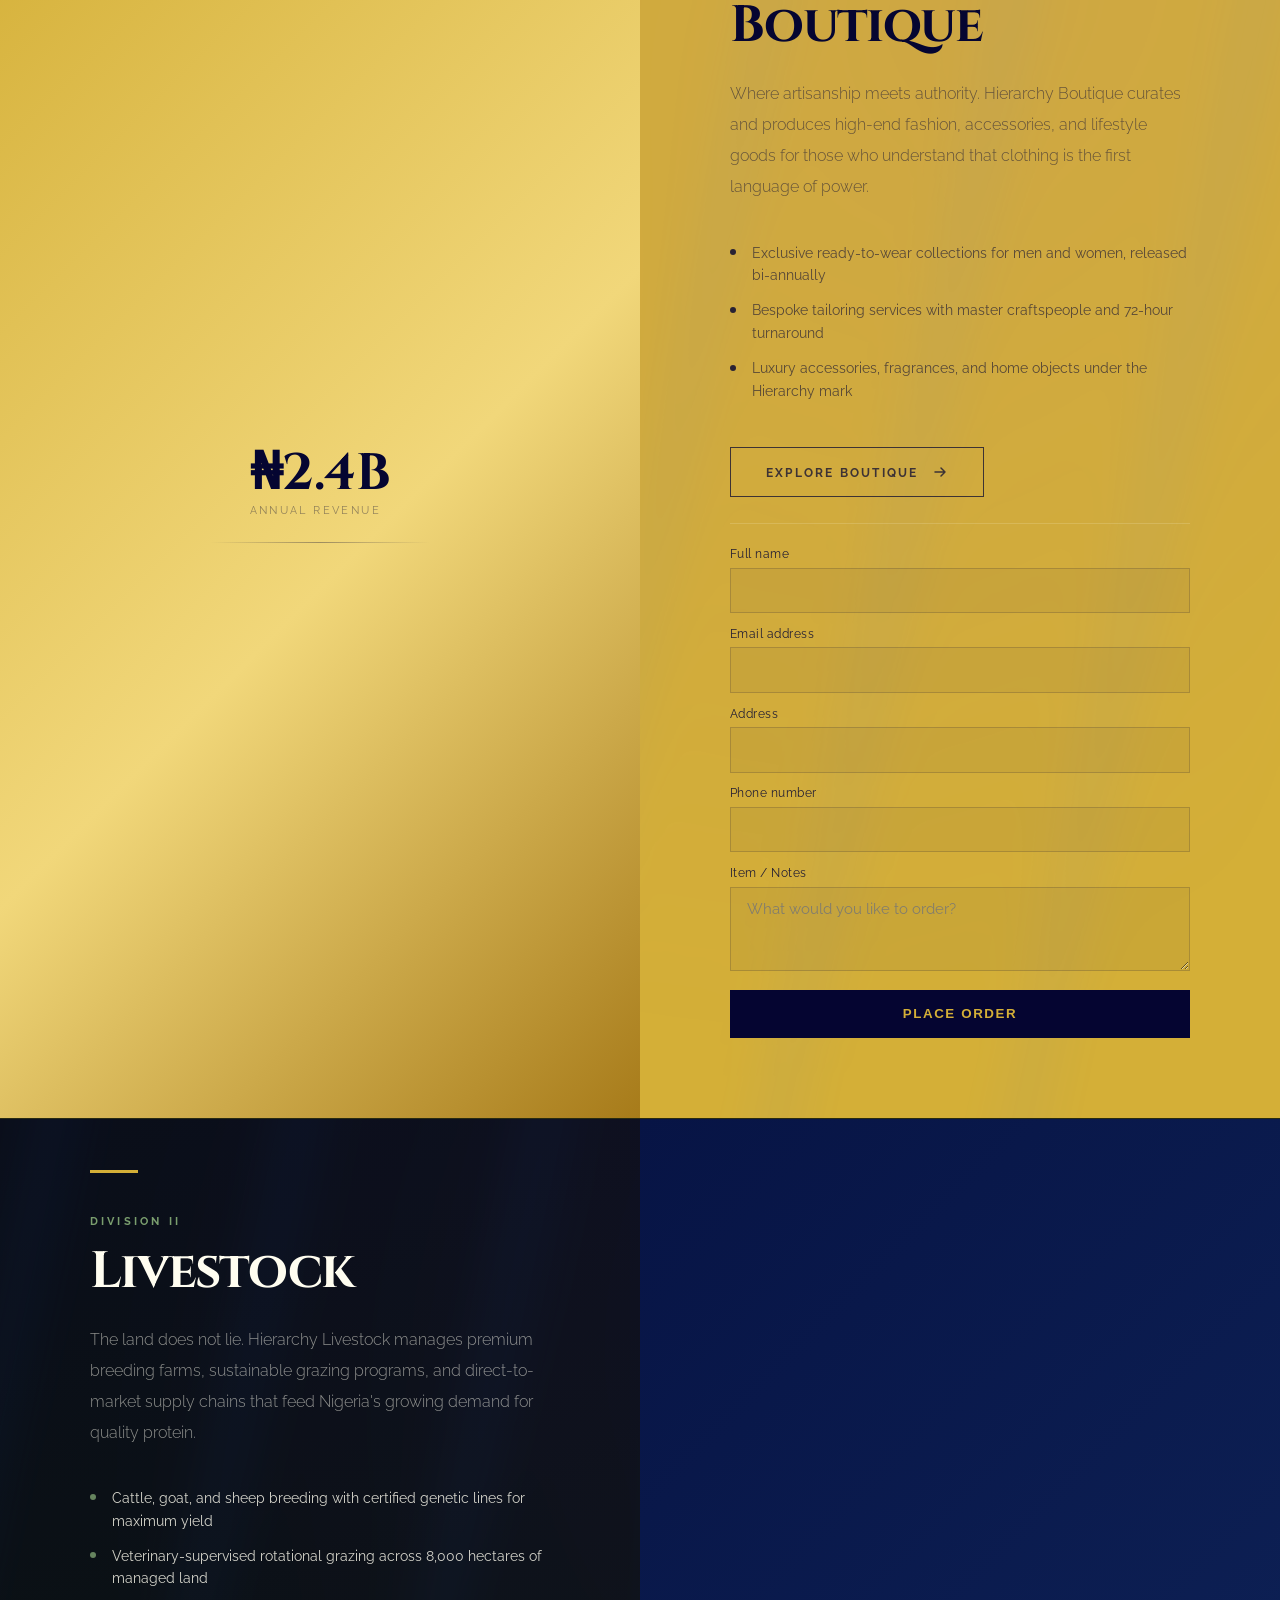
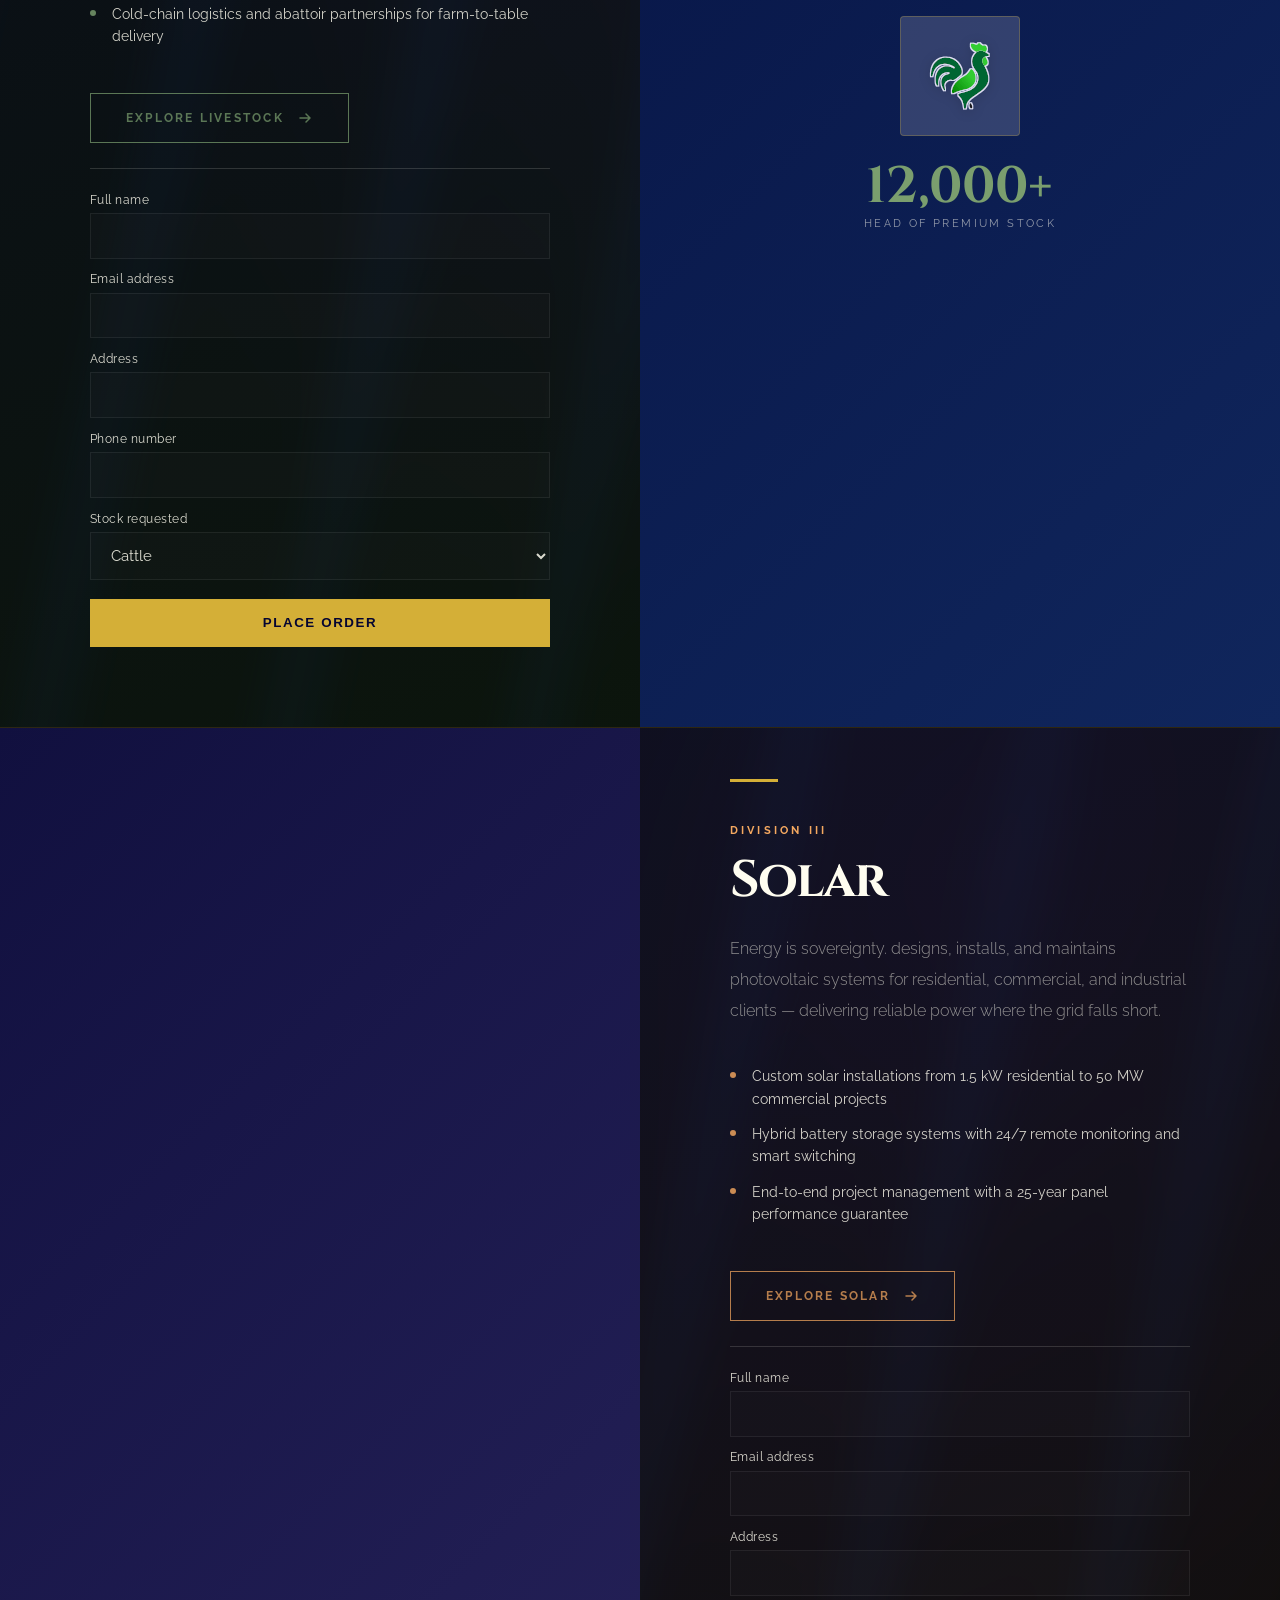
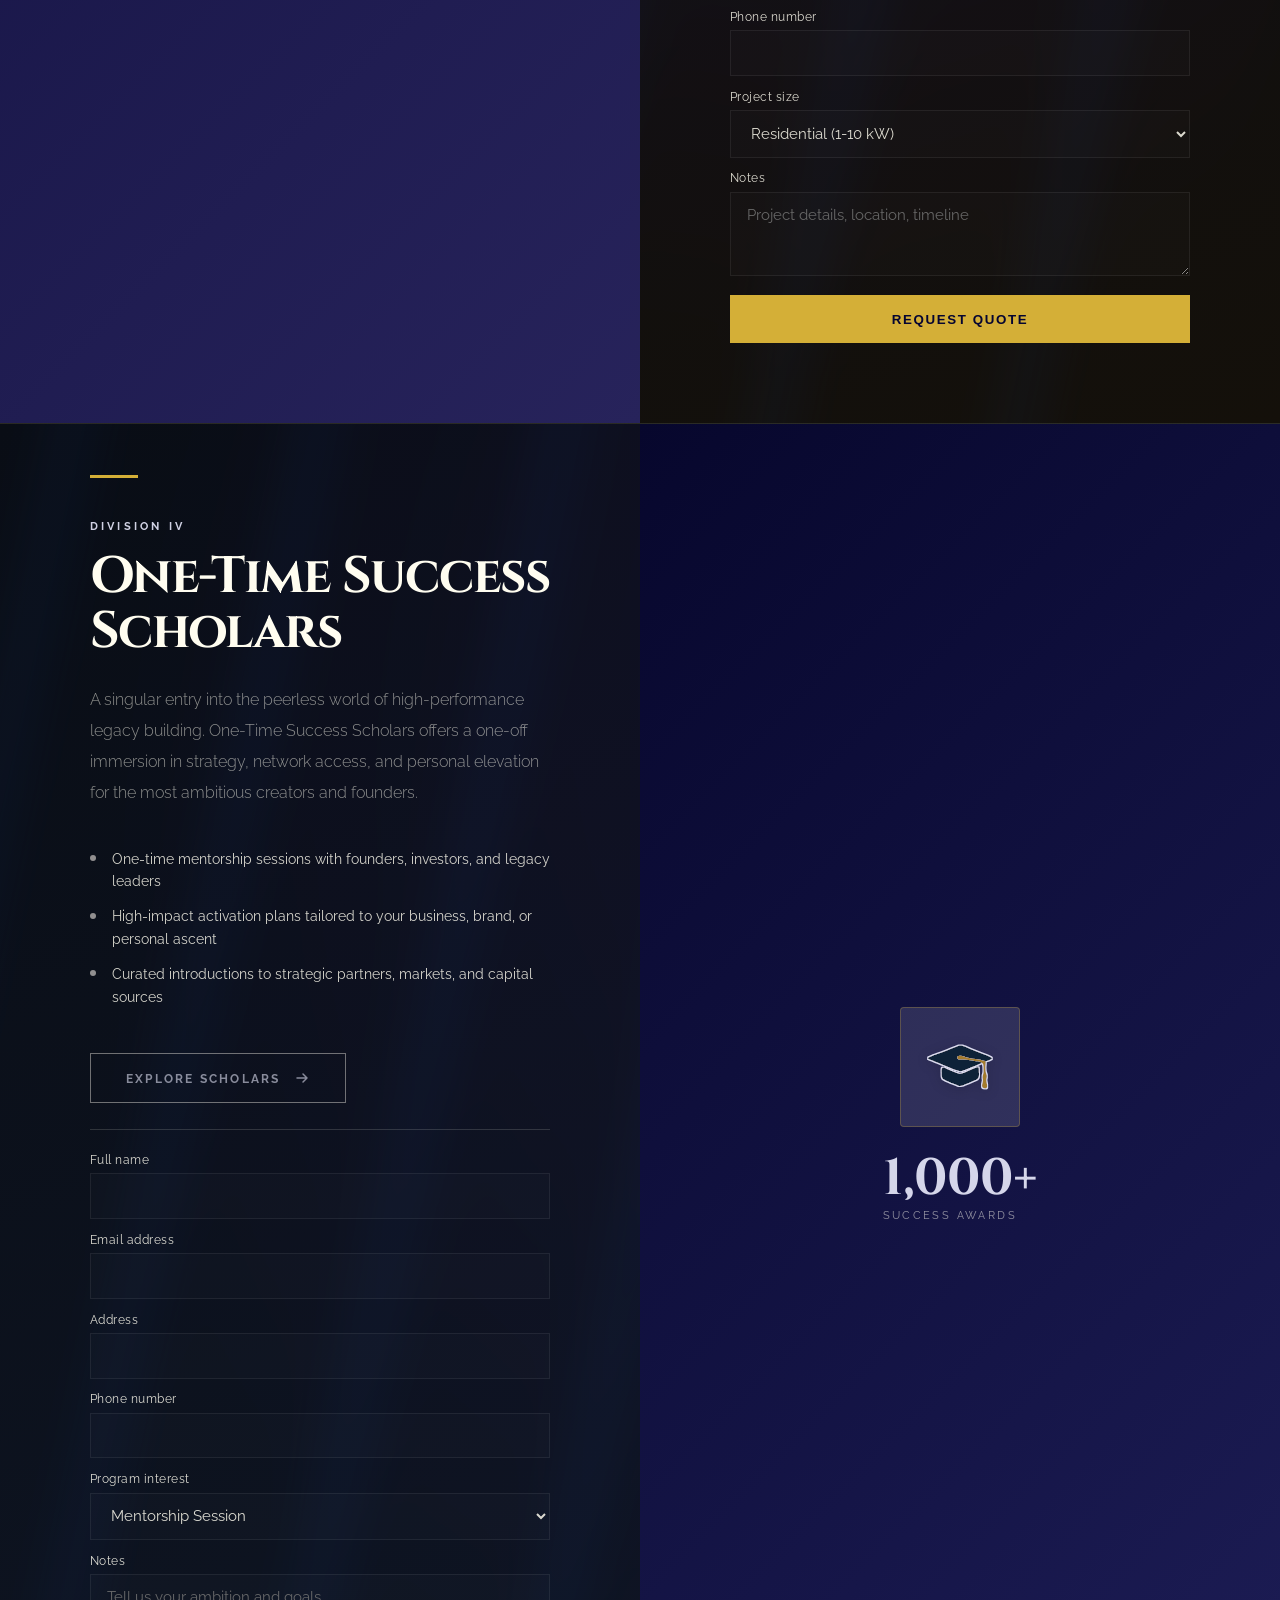
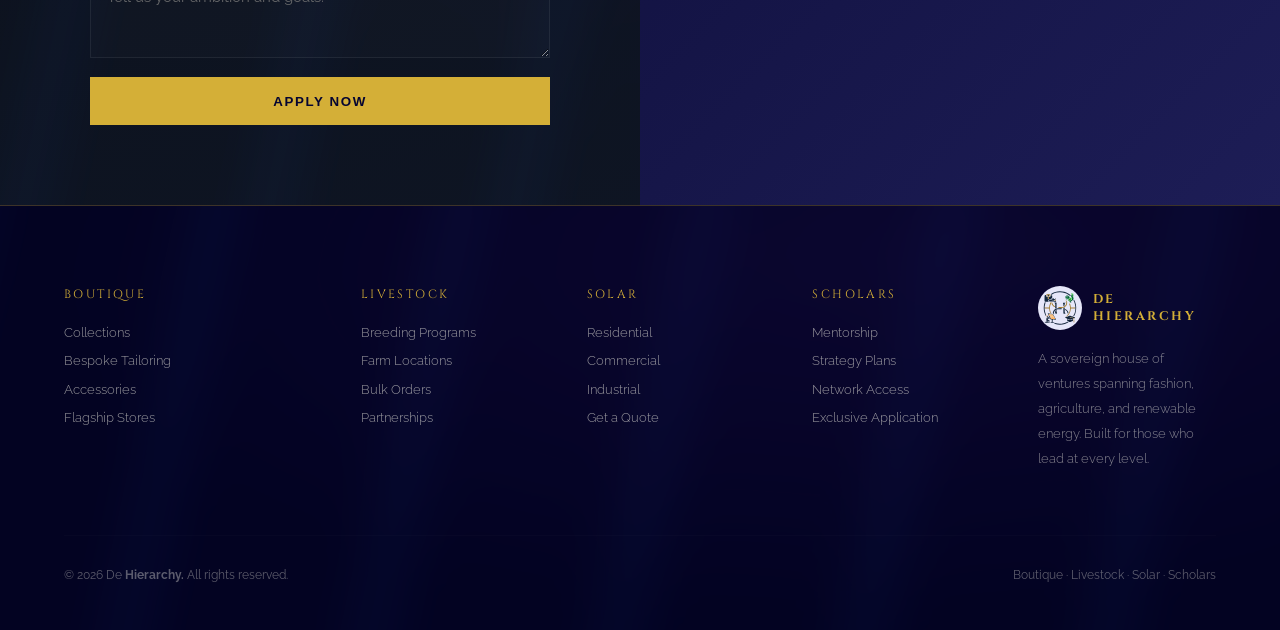
==== commit c06420c5: "Add files via upload" ====
--- a/index.html
+++ b/index.html
@@ -57,10 +57,64 @@
     <div class="hero-rule"></div>
     <div class="hero-content">
       <div class="hero-logo">
-        <img src="assets/logo.svg" alt="Hierarchy logo" />
-      </div>
-      <p class="hero-eyebrow">— Hierarchy Boutique</p>
+        <img src="assets/boutique icon.svg" alt="Hierarchy Unisex Boutique icon" />
+      </div>
+      <p class="hero-eyebrow">Hierarchy Hub Unisex Boutique</p>
+      <span class="hero-featured-label">(Our featured division of the year)</span>
       <h1>Objects of distinction.</h1>
+      <div class="hero-catalogue" aria-label="Featured boutique catalogue">
+        <div class="hero-catalogue__heading">
+          <span>Catalogue / 2026</span>
+          <span>Selected objects</span>
+        </div>
+        <div class="hero-catalogue__stage">
+          <figure class="hero-catalogue__item"><img src="assets/catalogue/joggers-01.svg" alt="Joggers 01" fetchpriority="high" decoding="async" /><figcaption>Joggers 01</figcaption></figure>
+          <figure class="hero-catalogue__item"><img src="assets/catalogue/joggers-02.svg" alt="Joggers 02" loading="lazy" decoding="async" /><figcaption>Joggers 02</figcaption></figure>
+          <figure class="hero-catalogue__item"><img src="assets/catalogue/joggers-03.svg" alt="Joggers 03" loading="lazy" decoding="async" /><figcaption>Joggers 03</figcaption></figure>
+          <figure class="hero-catalogue__item"><img src="assets/catalogue/joggers-04.svg" alt="Joggers 04" loading="lazy" decoding="async" /><figcaption>Joggers 04</figcaption></figure>
+          <figure class="hero-catalogue__item"><img src="assets/catalogue/joggers-05.svg" alt="Joggers 05" loading="lazy" decoding="async" /><figcaption>Joggers 05</figcaption></figure>
+          <figure class="hero-catalogue__item"><img src="assets/catalogue/joggers-06.svg" alt="Joggers 06" loading="lazy" decoding="async" /><figcaption>Joggers 06</figcaption></figure>
+          <figure class="hero-catalogue__item"><img src="assets/catalogue/joggers-07.svg" alt="Joggers 07" loading="lazy" decoding="async" /><figcaption>Joggers 07</figcaption></figure>
+          <figure class="hero-catalogue__item"><img src="assets/catalogue/joggers-08.svg" alt="Joggers 08" loading="lazy" decoding="async" /><figcaption>Joggers 08</figcaption></figure>
+          <figure class="hero-catalogue__item"><img src="assets/catalogue/polos-01.svg" alt="Polos 01" loading="lazy" decoding="async" /><figcaption>Polos 01</figcaption></figure>
+          <figure class="hero-catalogue__item"><img src="assets/catalogue/polos-02.svg" alt="Polos 02" loading="lazy" decoding="async" /><figcaption>Polos 02</figcaption></figure>
+          <figure class="hero-catalogue__item"><img src="assets/catalogue/polos-04.svg" alt="Polos 04" loading="lazy" decoding="async" /><figcaption>Polos 04</figcaption></figure>
+          <figure class="hero-catalogue__item"><img src="assets/catalogue/polos-05.svg" alt="Polos 05" loading="lazy" decoding="async" /><figcaption>Polos 05</figcaption></figure>
+          <figure class="hero-catalogue__item"><img src="assets/catalogue/polos-06.svg" alt="Polos 06" loading="lazy" decoding="async" /><figcaption>Polos 06</figcaption></figure>
+          <figure class="hero-catalogue__item"><img src="assets/catalogue/polos-07.svg" alt="Polos 07" loading="lazy" decoding="async" /><figcaption>Polos 07</figcaption></figure>
+          <figure class="hero-catalogue__item"><img src="assets/catalogue/polos-08.svg" alt="Polos 08" loading="lazy" decoding="async" /><figcaption>Polos 08</figcaption></figure>
+          <figure class="hero-catalogue__item"><img src="assets/catalogue/crop-tops-01.svg" alt="Crop tops 01" loading="lazy" decoding="async" /><figcaption>Crop Tops 01</figcaption></figure>
+          <figure class="hero-catalogue__item"><img src="assets/catalogue/crop-tops-02.svg" alt="Crop tops 02" loading="lazy" decoding="async" /><figcaption>Crop Tops 02</figcaption></figure>
+          <figure class="hero-catalogue__item"><img src="assets/catalogue/crop-tops-03.svg" alt="Crop tops 03" loading="lazy" decoding="async" /><figcaption>Crop Tops 03</figcaption></figure>
+          <figure class="hero-catalogue__item"><img src="assets/catalogue/crop-tops-04.svg" alt="Crop tops 04" loading="lazy" decoding="async" /><figcaption>Crop Tops 04</figcaption></figure>
+          <figure class="hero-catalogue__item"><img src="assets/catalogue/crop-tops-05.svg" alt="Crop tops 05" loading="lazy" decoding="async" /><figcaption>Crop Tops 05</figcaption></figure>
+          <figure class="hero-catalogue__item"><img src="assets/catalogue/crop-tops-06.svg" alt="Crop tops 06" loading="lazy" decoding="async" /><figcaption>Crop Tops 06</figcaption></figure>
+          <figure class="hero-catalogue__item"><img src="assets/catalogue/palm-slippers-01.svg" alt="Palm slippers 01" loading="lazy" decoding="async" /><figcaption>Palm Slippers 01</figcaption></figure>
+          <figure class="hero-catalogue__item"><img src="assets/catalogue/palm-slippers-02.svg" alt="Palm slippers 02" loading="lazy" decoding="async" /><figcaption>Palm Slippers 02</figcaption></figure>
+          <figure class="hero-catalogue__item"><img src="assets/catalogue/palm-slippers-03.svg" alt="Palm slippers 03" loading="lazy" decoding="async" /><figcaption>Palm Slippers 03</figcaption></figure>
+          <figure class="hero-catalogue__item"><img src="assets/catalogue/palm-slippers-06.svg" alt="Palm slippers 06" loading="lazy" decoding="async" /><figcaption>Palm Slippers 06</figcaption></figure>
+          <figure class="hero-catalogue__item"><img src="assets/catalogue/palm-slippers-07.svg" alt="Palm slippers 07" loading="lazy" decoding="async" /><figcaption>Palm Slippers 07</figcaption></figure>
+          <figure class="hero-catalogue__item"><img src="assets/catalogue/palm-slippers-08.svg" alt="Palm slippers 08" loading="lazy" decoding="async" /><figcaption>Palm Slippers 08</figcaption></figure>
+          <figure class="hero-catalogue__item"><img src="assets/catalogue/sewing-materials-02.svg" alt="Sewing materials 02" loading="lazy" decoding="async" /><figcaption>Sewing Materials 02</figcaption></figure>
+          <figure class="hero-catalogue__item"><img src="assets/catalogue/sewing-materials-03.svg" alt="Sewing materials 03" loading="lazy" decoding="async" /><figcaption>Sewing Materials 03</figcaption></figure>
+          <figure class="hero-catalogue__item"><img src="assets/catalogue/sewing-materials-04.svg" alt="Sewing materials 04" loading="lazy" decoding="async" /><figcaption>Sewing Materials 04</figcaption></figure>
+          <figure class="hero-catalogue__item"><img src="assets/catalogue/arsenal-jerseys-01.svg" alt="Arsenal jersey 01" loading="lazy" decoding="async" /><figcaption>Arsenal Jerseys 01</figcaption></figure>
+          <figure class="hero-catalogue__item"><img src="assets/catalogue/arsenal-jerseys-02.svg" alt="Arsenal jersey 02" loading="lazy" decoding="async" /><figcaption>Arsenal Jerseys 02</figcaption></figure>
+          <figure class="hero-catalogue__item"><img src="assets/catalogue/arsenal-jerseys-03.svg" alt="Arsenal jersey 03" loading="lazy" decoding="async" /><figcaption>Arsenal Jerseys 03</figcaption></figure>
+          <figure class="hero-catalogue__item"><img src="assets/catalogue/arsenal-jerseys-04.svg" alt="Arsenal jersey 04" loading="lazy" decoding="async" /><figcaption>Arsenal Jerseys 04</figcaption></figure>
+          <figure class="hero-catalogue__item"><img src="assets/boutique-stock/boutique-stock-01.svg" alt="Boutique editorial 01" loading="lazy" decoding="async" /><figcaption>Boutique Editorial 01</figcaption></figure>
+          <figure class="hero-catalogue__item"><img src="assets/boutique-stock/boutique-stock-02.svg" alt="Boutique editorial 02" loading="lazy" decoding="async" /><figcaption>Boutique Editorial 02</figcaption></figure>
+          <figure class="hero-catalogue__item"><img src="assets/boutique-stock/boutique-stock-03.svg" alt="Boutique editorial 03" loading="lazy" decoding="async" /><figcaption>Boutique Editorial 03</figcaption></figure>
+          <figure class="hero-catalogue__item"><img src="assets/boutique-stock/boutique-stock-04.svg" alt="Boutique editorial 04" loading="lazy" decoding="async" /><figcaption>Boutique Editorial 04</figcaption></figure>
+          <figure class="hero-catalogue__item"><img src="assets/boutique-stock/boutique-stock-05.svg" alt="Boutique editorial 05" loading="lazy" decoding="async" /><figcaption>Boutique Editorial 05</figcaption></figure>
+          <figure class="hero-catalogue__item"><img src="assets/boutique-stock/boutique-stock-06.svg" alt="Boutique editorial 06" loading="lazy" decoding="async" /><figcaption>Boutique Editorial 06</figcaption></figure>
+          <span class="hero-catalogue__axis" aria-hidden="true"></span>
+        </div>
+        <div class="hero-catalogue__footer">
+          <span>Rotate the selection</span>
+          <span class="hero-catalogue__counter">01 — 40</span>
+        </div>
+      </div>
       <p class="hero-tagline">What is in stock for you: carefully selected male and female footwear, everyday essentials, statement pieces, and customized senator materials for every occasion.</p>
       <div class="hero-stock" aria-label="Boutique stock categories">
         <div class="hero-stock__heading">
@@ -100,76 +154,35 @@
           <span>Private client access</span>
         </div>
       </div>
-      <a href="boutique.html" class="hero-featured-boutique" data-section="boutique" data-path="/Boutique">
-        <span class="hero-featured-boutique__label">Featured division · 01</span>
-        <span class="hero-featured-boutique__title">UNISEX BOUTIQUE</span>
-        <span class="hero-featured-boutique__copy">Private tailoring, signature pieces, and objects designed to make an entrance.</span>
-        <span class="hero-featured-boutique__action">Enter the boutique <span aria-hidden="true">↗</span></span>
-      </a>
-    </div>
-    <div class="hero-proof">
-      <div class="hero-proof__topline">
-        <span>Featured division / 01</span>
-        <span aria-hidden="true">↗</span>
-      </div>
-      <div class="hero-proof__visual">
-        <div class="boutique-gallery" aria-label="Boutique collection gallery">
-          <img class="hero-proof__photo boutique-gallery__image is-active" src="assets/boutique-01.jpg" alt="Tailored black fashion with sculptural form" />
-          <img class="hero-proof__photo boutique-gallery__image" src="assets/boutique-02.jpg" alt="Curated neutral fashion collection" loading="lazy" />
-          <img class="hero-proof__photo boutique-gallery__image" src="assets/boutique-03.jpg" alt="Editorial fashion styling" loading="lazy" />
-          <img class="hero-proof__photo boutique-gallery__image" src="assets/boutique-04.jpg" alt="Luxury textile detail" loading="lazy" />
-          <img class="hero-proof__photo boutique-gallery__image" src="assets/boutique-05.jpg" alt="Statement boutique look" loading="lazy" />
-          <img class="hero-proof__photo boutique-gallery__image" src="assets/boutique-06.jpg" alt="Signature fashion accessory" loading="lazy" />
-          <img class="hero-proof__photo boutique-gallery__image" src="assets/boutique-07.jpg" alt="Tailored fashion silhouette" loading="lazy" />
-          <img class="hero-proof__photo boutique-gallery__image" src="assets/boutique-08.jpg" alt="Modern luxury styling" loading="lazy" />
-          <img class="hero-proof__photo boutique-gallery__image" src="assets/boutique-09.jpg" alt="Boutique collection detail" loading="lazy" />
-          <img class="hero-proof__photo boutique-gallery__image" src="assets/boutique-10.jpg" alt="Editorial ready-to-wear look" loading="lazy" />
-          <img class="hero-proof__photo boutique-gallery__image" src="assets/boutique-11.jpg" alt="Contemporary tailored look" loading="lazy" />
-          <img class="hero-proof__photo boutique-gallery__image" src="assets/boutique-12.jpg" alt="Luxury wardrobe styling" loading="lazy" />
-          <img class="hero-proof__photo boutique-gallery__image" src="assets/boutique-13.jpg" alt="Private collection portrait" loading="lazy" />
-          <img class="hero-proof__photo boutique-gallery__image" src="assets/boutique-14.jpg" alt="Sculptural fashion detail" loading="lazy" />
-          <img class="hero-proof__photo boutique-gallery__image" src="assets/boutique-15.jpg" alt="Signature wardrobe piece" loading="lazy" />
-          <img class="hero-proof__photo boutique-gallery__image" src="assets/boutique-16.jpg" alt="Refined fashion editorial" loading="lazy" />
-          <img class="hero-proof__photo boutique-gallery__image" src="assets/boutique-17.jpg" alt="Boutique styling portrait" loading="lazy" />
-          <img class="hero-proof__photo boutique-gallery__image" src="assets/boutique-18.jpg" alt="Curated fashion moment" loading="lazy" />
-          <img class="hero-proof__photo boutique-gallery__image" src="assets/boutique-19.jpg" alt="Luxury texture and form" loading="lazy" />
-          <img class="hero-proof__photo boutique-gallery__image" src="assets/boutique-20.jpg" alt="Final Boutique collection look" loading="lazy" />
-          <button class="boutique-gallery__button boutique-gallery__button--prev" type="button" aria-label="Previous Boutique image">&#8592;</button>
-          <button class="boutique-gallery__button boutique-gallery__button--next" type="button" aria-label="Next Boutique image">&#8594;</button>
-          <div class="boutique-gallery__dots" role="tablist" aria-label="Choose Boutique image">
-            <button class="is-active" type="button" role="tab" aria-label="Show Boutique image 1" aria-selected="true"></button>
-            <button type="button" role="tab" aria-label="Show Boutique image 2" aria-selected="false"></button>
-            <button type="button" role="tab" aria-label="Show Boutique image 3" aria-selected="false"></button>
-            <button type="button" role="tab" aria-label="Show Boutique image 4" aria-selected="false"></button>
-            <button type="button" role="tab" aria-label="Show Boutique image 5" aria-selected="false"></button>
-            <button type="button" role="tab" aria-label="Show Boutique image 6" aria-selected="false"></button>
-            <button type="button" role="tab" aria-label="Show Boutique image 7" aria-selected="false"></button>
-            <button type="button" role="tab" aria-label="Show Boutique image 8" aria-selected="false"></button>
-            <button type="button" role="tab" aria-label="Show Boutique image 9" aria-selected="false"></button>
-            <button type="button" role="tab" aria-label="Show Boutique image 10" aria-selected="false"></button>
-            <button type="button" role="tab" aria-label="Show Boutique image 11" aria-selected="false"></button>
-            <button type="button" role="tab" aria-label="Show Boutique image 12" aria-selected="false"></button>
-            <button type="button" role="tab" aria-label="Show Boutique image 13" aria-selected="false"></button>
-            <button type="button" role="tab" aria-label="Show Boutique image 14" aria-selected="false"></button>
-            <button type="button" role="tab" aria-label="Show Boutique image 15" aria-selected="false"></button>
-            <button type="button" role="tab" aria-label="Show Boutique image 16" aria-selected="false"></button>
-            <button type="button" role="tab" aria-label="Show Boutique image 17" aria-selected="false"></button>
-            <button type="button" role="tab" aria-label="Show Boutique image 18" aria-selected="false"></button>
-            <button type="button" role="tab" aria-label="Show Boutique image 19" aria-selected="false"></button>
-            <button type="button" role="tab" aria-label="Show Boutique image 20" aria-selected="false"></button>
-          </div>
-        </div>
-        <div class="hero-proof__veil"></div>
-        <div class="hero-proof__halo"></div>
-        <span class="hero-proof__stamp">IN<br>STOCK</span>
-      </div>
-      <div class="hero-proof__bottomline">
-        <div>
-          <span class="hero-proof__kicker">Hierarchy Boutique</span>
-          <strong>Objects of authority.</strong>
-        </div>
-        <span class="hero-proof__number">01</span>
-      </div>
+      <section class="hero-division-rail" aria-labelledby="division-rail-title">
+        <div class="hero-division-rail__intro">
+          <span class="hero-division-rail__eyebrow">De Hierarchy Hub / 04 divisions</span>
+          <h2 id="division-rail-title">One house.<br />Four expressions of progress.</h2>
+          <p>Fashion, food systems, clean energy, and education working together under one vision.</p>
+        </div>
+        <div class="hero-division-rail__links">
+          <a href="boutique.html" class="hero-division-link">
+            <span class="hero-division-link__number">01</span>
+            <span class="hero-division-link__name">Unisex Boutique</span>
+            <span class="hero-division-link__arrow" aria-hidden="true">↗</span>
+          </a>
+          <a href="livestock.html" class="hero-division-link">
+            <span class="hero-division-link__number">02</span>
+            <span class="hero-division-link__name">Livestock</span>
+            <span class="hero-division-link__arrow" aria-hidden="true">↗</span>
+          </a>
+          <a href="solar.html" class="hero-division-link">
+            <span class="hero-division-link__number">03</span>
+            <span class="hero-division-link__name">Solar</span>
+            <span class="hero-division-link__arrow" aria-hidden="true">↗</span>
+          </a>
+          <a href="scholars.html" class="hero-division-link">
+            <span class="hero-division-link__number">04</span>
+            <span class="hero-division-link__name">Education</span>
+            <span class="hero-division-link__arrow" aria-hidden="true">↗</span>
+          </a>
+        </div>
+      </section>
     </div>
     <div class="hero-scroll">
       <div class="scroll-line"></div>
--- a/styles.css
+++ b/styles.css
@@ -203,8 +203,37 @@
 }
 .hero-bg {
   position: absolute; inset: 0;
-  background: radial-gradient(ellipse 80% 60% at 50% 40%, rgba(201,168,76,0.08) 0%, transparent 70%),
-              linear-gradient(160deg, #0A0E1A 60%, #111827 100%);
+  overflow: hidden;
+  background:
+    radial-gradient(ellipse 62% 78% at 68% 18%, rgba(36,105,255,0.22), transparent 68%),
+    radial-gradient(ellipse 45% 58% at 18% 70%, rgba(124,58,237,0.16), transparent 72%),
+    linear-gradient(180deg, #11131c 0%, #0A0E1A 100%);
+}
+.hero-bg::before {
+  content: '';
+  position: absolute;
+  inset: -18% -10%;
+  opacity: 0.7;
+  background:
+    repeating-linear-gradient(90deg,
+      transparent 0 5.5%,
+      rgba(107,155,255,0.08) 6%,
+      rgba(36,105,255,0.2) 7.5%,
+      transparent 10.5% 15%),
+    linear-gradient(115deg, transparent 12%, rgba(124,58,237,0.2) 42%, rgba(107,155,255,0.14) 58%, transparent 82%);
+  filter: blur(22px) saturate(115%);
+  transform: skewX(-12deg) translateX(-5%);
+  animation: gradientBlinds 16s ease-in-out infinite alternate;
+}
+.hero-bg::after {
+  content: '';
+  position: absolute;
+  inset: 0;
+  background: linear-gradient(to bottom, transparent 0%, transparent 54%, rgba(10,14,26,0.68) 100%);
+}
+@keyframes gradientBlinds {
+  0% { transform: skewX(-12deg) translateX(-8%) scale(1.04); }
+  100% { transform: skewX(-12deg) translateX(8%) scale(1.08); }
 }
 .hero-rule {
   position: absolute; top: 50%; left: 50%;
@@ -329,6 +358,31 @@
   display: grid; grid-template-columns: 1fr 1fr;
   position: relative; overflow: hidden;
 }
+.division::before,
+.division-shell::before,
+footer::before {
+  content: '';
+  position: absolute;
+  inset: -16% -10%;
+  pointer-events: none;
+  opacity: 0.38;
+  background:
+    repeating-linear-gradient(90deg,
+      transparent 0 6%,
+      rgba(107,155,255,0.06) 7%,
+      rgba(36,105,255,0.16) 8.5%,
+      transparent 11% 16%),
+    radial-gradient(ellipse at 70% 20%, rgba(124,58,237,0.18), transparent 58%);
+  filter: blur(24px);
+  transform: skewX(-12deg) translateX(-5%);
+  animation: gradientBlinds 18s ease-in-out infinite alternate;
+}
+.division > *,
+.division-shell > *,
+footer > * {
+  position: relative;
+  z-index: 1;
+}
 .division:nth-child(even) { direction: rtl; }
 .division:nth-child(even) > * { direction: ltr; }
 
@@ -539,6 +593,8 @@
 
 /* ─── FOOTER ─── */
 footer {
+  position: relative;
+  overflow: hidden;
   background: #06080F;
   border-top: 1px solid rgba(201,168,76,0.12);
   padding: 5rem 4rem 3rem;
@@ -670,6 +726,17 @@
   footer { padding: 3.5rem 1.6rem 2rem; }
 }
 
+@media (max-width: 900px) {
+  nav > .nav-menu {
+    margin-right: 0.5rem;
+  }
+  nav > .nav-menu .nav-links {
+    left: auto;
+    right: 0;
+    width: min(190px, calc(100vw - 2.4rem));
+  }
+}
+
 /* ─── DIVISION DETAIL PAGES ─── */
 .body {
   min-height: 100vh;
@@ -679,6 +746,8 @@
   color: var(--ivory);
 }
 .division-page-header {
+  position: relative;
+  overflow: hidden;
   min-height: 72vh;
   padding: 0.8rem 2rem 1.6rem;
   display: flex;
@@ -686,6 +755,27 @@
   justify-content: flex-start;
   background: radial-gradient(circle at top left, rgba(201,168,76,0.16), transparent 34%),
               linear-gradient(140deg, rgba(17,16,31,0.95) 0%, rgba(10,14,26,0.98) 100%);
+}
+.division-page-header::before {
+  content: '';
+  position: absolute;
+  inset: -18% -10%;
+  pointer-events: none;
+  opacity: 0.48;
+  background:
+    repeating-linear-gradient(90deg, transparent 0 6%, rgba(107,155,255,0.08) 7%, rgba(36,105,255,0.18) 8.5%, transparent 11% 16%),
+    radial-gradient(ellipse at 70% 10%, rgba(36,105,255,0.2), transparent 58%);
+  filter: blur(24px);
+  transform: skewX(-12deg) translateX(-5%);
+  animation: gradientBlinds 16s ease-in-out infinite alternate;
+}
+.division-page-header > * { position: relative; z-index: 1; }
+
+@media (prefers-reduced-motion: reduce) {
+  .hero-bg::before,
+  .division-page-header::before {
+    animation: none;
+  }
 }
 .division-nav {
   display: flex;
@@ -869,6 +959,8 @@
   text-transform: uppercase;
 }
 .division-shell {
+  position: relative;
+  overflow: hidden;
   padding: 2rem 2rem 4rem;
   max-width: 1180px;
   margin: 0 auto;
@@ -959,15 +1051,143 @@
 .nav-links a:hover, .nav-links a.active-nav-link { color: var(--yellow); }
 
 #hero { min-height: 94vh; padding-top: 2rem; background: var(--navy); align-items: flex-start; text-align: left; }
-.hero-bg { background: linear-gradient(90deg, rgba(5,5,49,0.98) 0%, rgba(5,5,49,0.84) 48%, rgba(5,5,49,0.3) 100%), radial-gradient(circle at 82% 42%, rgba(250,245,18,0.26), transparent 24%), linear-gradient(135deg, #050531 0%, #15154C 100%); }
-.hero-bg::after { content: ''; position: absolute; inset: 0; opacity: 0.14; background-image: linear-gradient(rgba(250,245,18,0.35) 1px, transparent 1px), linear-gradient(90deg, rgba(250,245,18,0.35) 1px, transparent 1px); background-size: 72px 72px; mask-image: linear-gradient(to right, transparent, black 70%); }
+.hero-bg { background: linear-gradient(90deg, rgba(5,5,49,0.98) 0%, rgba(5,5,49,0.84) 48%, rgba(5,5,49,0.3) 100%), radial-gradient(circle at 82% 42%, rgba(36,105,255,0.28), transparent 30%), linear-gradient(135deg, #11131c 0%, #050531 100%); }
+.hero-bg::after { content: ''; position: absolute; inset: 0; opacity: 0.14; background-image: linear-gradient(rgba(107,155,255,0.32) 1px, transparent 1px), linear-gradient(90deg, rgba(107,155,255,0.32) 1px, transparent 1px), linear-gradient(to bottom, transparent 0%, transparent 54%, rgba(5,5,49,0.68) 100%); background-size: 72px 72px, 72px 72px, auto; mask-image: linear-gradient(to right, transparent, black 70%); }
 .hero-rule { left: 72%; background: linear-gradient(to bottom, transparent, rgba(250,245,18,0.6), transparent); }
 .hero-content { align-items: flex-start; margin: 9rem 0 0 9vw; max-width: 620px; }
 .hero-logo { margin-bottom: 1.1rem; }
+
+@media (min-width: 901px) {
+  #hero {
+    align-items: center;
+  }
+
+  .hero-content {
+    width: min(72vw, 760px);
+    margin: 9rem auto 0;
+    text-align: center;
+    align-items: center;
+  }
+
+  .hero-tagline,
+  .hero-stock,
+  .hero-boutique-details,
+  .hero-division-rail,
+  .hero-catalogue,
+  .hero-featured-boutique {
+    margin-left: auto;
+    margin-right: auto;
+  }
+
+  .hero-tagline,
+  .hero-stock,
+  .hero-boutique-details,
+  .hero-division-rail {
+    width: min(100%, 620px);
+  }
+}
 .hero-logo img { height: 92px; filter: drop-shadow(0 16px 30px rgba(250,245,18,0.22)); }
 .hero-eyebrow { color: var(--yellow); margin-bottom: 1.2rem; }
 h1 { color: var(--paper); font-size: clamp(3.8rem, 10vw, 8.4rem); letter-spacing: -0.02em; }
 .hero-tagline { color: rgba(255,253,240,0.68); max-width: 520px; font-size: 0.9rem; line-height: 1.7; margin-left: 0; }
+
+.hero-catalogue {
+  --catalogue-tilt-x: 0deg;
+  --catalogue-tilt-y: 0deg;
+  width: min(62vw, 560px);
+  margin: 2.1rem 0 0;
+  color: var(--paper);
+  perspective: 1200px;
+  cursor: pointer;
+  transform: rotateX(var(--catalogue-tilt-x)) rotateY(var(--catalogue-tilt-y));
+  transform-origin: center center;
+  transition: transform 0.35s ease-out;
+}
+.hero-catalogue__heading,
+.hero-catalogue__footer {
+  display: flex;
+  justify-content: space-between;
+  gap: 1rem;
+  color: var(--yellow);
+  font-size: 0.58rem;
+  font-weight: 700;
+  letter-spacing: 0.2em;
+  text-transform: uppercase;
+}
+.hero-catalogue__stage {
+  position: relative;
+  height: 245px;
+  margin: 0.75rem 0 0.65rem;
+  transform-style: preserve-3d;
+  transition: transform 0.7s ease;
+}
+.hero-catalogue__stage::before {
+  content: '';
+  position: absolute;
+  right: 9%;
+  bottom: 12%;
+  left: 9%;
+  height: 1px;
+  background: linear-gradient(90deg, transparent, rgba(212,175,55,0.7), transparent);
+  box-shadow: 0 0 30px rgba(212,175,55,0.42);
+  transform: rotateX(65deg) translateZ(-40px);
+}
+.hero-catalogue__axis {
+  position: absolute;
+  top: 3%;
+  bottom: 3%;
+  left: 50%;
+  width: 1px;
+  background: linear-gradient(transparent, rgba(255,253,240,0.24), transparent);
+  transform: translateX(-50%) translateZ(-80px);
+}
+.hero-catalogue__item {
+  --catalogue-position: 0;
+  --catalogue-offset: 0;
+  position: absolute;
+  top: 0;
+  left: 50%;
+  width: 155px;
+  margin: 0;
+  transform-style: preserve-3d;
+  transform: translateX(-50%) translateX(calc(var(--catalogue-offset) * 112px)) translateZ(calc((1 - abs(var(--catalogue-offset))) * 90px)) rotateY(calc(var(--catalogue-offset) * -24deg)) scale(calc(1 - min(abs(var(--catalogue-offset)), 2) * 0.12));
+  opacity: calc(1 - min(abs(var(--catalogue-offset)), 3) * 0.28);
+  pointer-events: auto;
+  transition: transform 0.9s cubic-bezier(0.16, 1, 0.3, 1), opacity 0.9s ease, filter 0.9s ease;
+  filter: saturate(0.82) brightness(0.78);
+  transform-origin: center bottom;
+}
+.hero-catalogue__item[style*="--catalogue-position: 0"],
+.hero-catalogue__item[style*="--catalogue-position: 1"] {
+  filter: saturate(1.05) brightness(0.98);
+}
+.hero-catalogue__item img {
+  display: block;
+  width: 100%;
+  aspect-ratio: 0.72;
+  object-fit: cover;
+  object-position: center;
+  box-shadow: 0 24px 40px rgba(0,0,0,0.38);
+  transition: box-shadow 0.4s ease;
+}
+.hero-catalogue__item--front img {
+  box-shadow: 0 30px 55px rgba(0,0,0,0.52), 0 0 0 1px rgba(212,175,55,0.45);
+}
+.hero-catalogue__item figcaption {
+  margin-top: 0.55rem;
+  color: rgba(255,253,240,0.65);
+  font-size: 0.55rem;
+  font-weight: 600;
+  letter-spacing: 0.14em;
+  text-transform: uppercase;
+}
+.hero-catalogue__footer { color: rgba(255,253,240,0.46); }
+.hero-catalogue__counter { color: var(--yellow); }
+
+@media (prefers-reduced-motion: reduce) {
+  .hero-catalogue { transform: none; transition: none; }
+  .hero-catalogue__item { transition: none; }
+}
 
 .hero-featured-boutique { display: grid; gap: 0.4rem; width: min(100%, 430px); margin-top: 2.2rem; padding: 1.35rem 1.5rem 1.25rem; color: var(--navy); background: var(--yellow); border: 1px solid var(--yellow); text-decoration: none; box-shadow: 10px 10px 0 rgba(212,175,55,0.18); transition: transform 0.25s ease, box-shadow 0.25s ease; }
 .hero-featured-boutique:hover { transform: translate(4px, 4px); box-shadow: 4px 4px 0 rgba(250,245,18,0.14); }
@@ -1011,6 +1231,7 @@
   #hero { min-height: 100vh; padding: 0 1.2rem 2rem; }
   .hero-content { margin: 8rem 0 0; max-width: 100%; }
   .hero-logo img { height: 76px; }
+  .hero-catalogue { width: min(100%, 520px); }
   h1 { font-size: clamp(3.4rem, 16vw, 6rem); }
   .hero-rule { left: 88%; }
   .division { min-height: auto; }
@@ -1022,6 +1243,9 @@
   body { padding-top: 2rem; }
   .nav-logo-text { font-size: 0.75rem; }
   .hero-featured-boutique { width: 100%; }
+  .hero-catalogue__stage { height: 205px; }
+  .hero-catalogue__item { width: 125px; }
+  .hero-catalogue__item { transform: translateX(-50%) translateX(calc(var(--catalogue-offset) * 82px)) translateZ(calc((1 - abs(var(--catalogue-offset))) * 65px)) rotateY(calc(var(--catalogue-offset) * -20deg)) scale(calc(1 - min(abs(var(--catalogue-offset)), 2) * 0.12)); }
   .hero-divisions { gap: 0.45rem; }
   .hero-pill { font-size: 0.53rem; }
 }
@@ -1347,9 +1571,9 @@
 #hero {
   min-height: max(760px, 94vh);
   display: grid;
-  grid-template-columns: minmax(0, 1.05fr) minmax(300px, 0.75fr);
+  grid-template-columns: minmax(0, 760px);
   align-items: center;
-  gap: clamp(2rem, 6vw, 7rem);
+  justify-content: start;
   padding: 5.5rem 8vw 4rem;
   text-align: left;
 }
@@ -1358,7 +1582,7 @@
   grid-column: 1;
   grid-row: 1;
   margin: 2rem 0 0;
-  max-width: 620px;
+  max-width: 760px;
 }
 
 #hero h1 { font-size: clamp(3.4rem, 6vw, 6rem); }
@@ -1457,6 +1681,49 @@
 .hero-proof__kicker { display: block; font-size: 0.55rem; }
 .hero-proof__number { font-family: 'Cinzel', serif; font-size: 2.4rem; line-height: 0.8; opacity: 0.3; }
 
+.hero-proof {
+  min-height: min(470px, 56vh);
+  padding: 1.2rem 0 1rem 2rem;
+  color: var(--paper);
+  background: transparent;
+  border: 0;
+  box-shadow: none;
+  transform: none;
+}
+.hero-proof:hover {
+  transform: translateY(-4px);
+  box-shadow: none;
+}
+.hero-proof__topline { border-color: rgba(255,253,240,0.2); }
+.hero-proof__topline span:last-child { color: var(--yellow); }
+.hero-proof__light-note {
+  min-height: 260px;
+  display: flex;
+  flex-direction: column;
+  justify-content: center;
+  gap: 1.4rem;
+  border-left: 1px solid rgba(212,175,55,0.7);
+  padding-left: clamp(1.5rem, 5vw, 4rem);
+}
+.hero-proof__light-note .hero-proof__stamp {
+  position: static;
+  width: 100px;
+  height: 100px;
+  color: var(--yellow);
+  border-color: var(--yellow);
+  background: transparent;
+  transform: rotate(-12deg);
+}
+.hero-proof__light-note p {
+  max-width: 190px;
+  color: rgba(255,253,240,0.64);
+  font-size: 0.78rem;
+  line-height: 1.6;
+}
+.hero-proof__bottomline { border-color: rgba(255,253,240,0.2); }
+.hero-proof__bottomline strong { color: var(--paper); }
+.hero-proof__number { color: var(--yellow); }
+
 .hero-scroll { left: 8vw; transform: none; align-items: flex-start; }
 
 @media (max-width: 900px) {
@@ -1469,16 +1736,15 @@
   }
 
   #hero .hero-content { margin: 0; }
-  .hero-proof { min-height: 440px; transform: none; box-shadow: 10px 10px 0 rgba(212, 175, 55, 0.16); }
-  .hero-proof__visual { min-height: 250px; }
+  .hero-proof { min-height: 300px; padding: 0; }
+  .hero-proof__light-note { min-height: 190px; }
   .hero-scroll { display: none; }
 }
 
 @media (max-width: 580px) {
   #hero { padding-top: 6.5rem; gap: 2rem; }
   #hero .hero-logo img { height: 68px; }
-  .hero-proof { min-height: 390px; padding: 1rem; }
-  .hero-proof__visual { min-height: 220px; }
+  .hero-proof { min-height: 270px; }
   .hero-proof__bottomline strong { font-size: 1.1rem; }
 }
 
@@ -1688,3 +1954,148 @@
   .hero-stock__grid strong { font-size: 0.72rem; }
   .hero-stock__grid span { font-size: 0.51rem; }
 }
+
+/* Center the complete first-section composition. */
+#hero {
+  align-items: center;
+  justify-items: center;
+  text-align: center;
+}
+#hero .hero-content {
+  width: 100%;
+  align-items: center;
+  margin-right: auto;
+  margin-left: auto;
+}
+#hero .hero-logo { justify-content: center; }
+#hero .hero-tagline { margin-right: auto; margin-left: auto; }
+#hero .hero-catalogue { margin-right: auto; margin-left: auto; }
+#hero .hero-stock,
+#hero .hero-boutique-details { width: min(100%, 620px); margin-right: auto; margin-left: auto; }
+#hero .hero-stock__heading { justify-content: center; }
+#hero .hero-stock__grid { text-align: center; }
+#hero .hero-stock__grid div { padding-left: 0; border-left: 0; }
+#hero .hero-featured-boutique { align-self: center; text-align: left; }
+#hero .hero-scroll { left: 50%; transform: translateX(-50%); align-items: center; }
+
+.hero-division-rail {
+  width: min(100%, 760px);
+  display: grid;
+  grid-template-columns: minmax(190px, 0.8fr) minmax(0, 1.2fr);
+  gap: 1.8rem;
+  align-items: end;
+  margin-top: 2.2rem;
+  padding-top: 1.4rem;
+  border-top: 1px solid rgba(255,253,240,0.24);
+  text-align: left;
+}
+.hero-division-rail__intro {
+  display: grid;
+  gap: 0.55rem;
+}
+.hero-division-rail__eyebrow {
+  color: var(--yellow);
+  font-size: 0.55rem;
+  font-weight: 800;
+  letter-spacing: 0.18em;
+  text-transform: uppercase;
+}
+.hero-featured-label {
+  margin-top: -0.8rem;
+  margin-bottom: 1.1rem;
+  color: var(--paper);
+  font-size: 0.57rem;
+  font-weight: 700;
+  letter-spacing: 0.1em;
+  text-transform: uppercase;
+}
+.hero-division-rail h2 {
+  color: var(--paper);
+  font-family: 'Cinzel', serif;
+  font-size: clamp(1.05rem, 2vw, 1.45rem);
+  line-height: 1.08;
+}
+.hero-division-rail p {
+  max-width: 230px;
+  color: var(--muted);
+  font-size: 0.62rem;
+  line-height: 1.55;
+}
+.hero-division-rail__links {
+  display: grid;
+  grid-template-columns: repeat(2, minmax(0, 1fr));
+  gap: 0.55rem 1rem;
+}
+.hero-division-link {
+  display: grid;
+  grid-template-columns: auto 1fr auto;
+  align-items: center;
+  gap: 0.55rem;
+  min-width: 0;
+  padding: 0.75rem 0;
+  color: var(--paper);
+  border-bottom: 1px solid rgba(255,253,240,0.18);
+  text-decoration: none;
+  transition: color 0.2s ease, border-color 0.2s ease, transform 0.2s ease;
+}
+.hero-division-link__number {
+  color: var(--yellow);
+  font-family: 'Cinzel', serif;
+  font-size: 0.7rem;
+}
+.hero-division-link__name {
+  overflow: hidden;
+  font-size: 0.64rem;
+  font-weight: 800;
+  letter-spacing: 0.08em;
+  text-overflow: ellipsis;
+  text-transform: uppercase;
+  white-space: nowrap;
+}
+.hero-division-link__arrow {
+  color: var(--yellow);
+  font-size: 1rem;
+  transition: transform 0.2s ease;
+}
+.hero-division-link:hover,
+.hero-division-link:focus-visible {
+  color: var(--yellow);
+  border-color: var(--yellow);
+  transform: translateX(4px);
+}
+.hero-division-link:hover .hero-division-link__arrow,
+.hero-division-link:focus-visible .hero-division-link__arrow {
+  transform: translate(3px, -3px);
+}
+
+@media (max-width: 580px) {
+  .hero-division-rail {
+    grid-template-columns: 1fr;
+    gap: 1rem;
+    margin-top: 1.8rem;
+    text-align: center;
+  }
+  .hero-division-rail__intro { justify-items: center; }
+  .hero-division-rail p { max-width: 290px; }
+  .hero-division-rail__links { gap: 0.35rem 0.8rem; text-align: left; }
+  .hero-division-link__name { font-size: 0.58rem; }
+}
+
+/* Give the Boutique mark a clear, high-contrast presence in the hero. */
+#hero .hero-logo {
+  width: clamp(124px, 14vw, 176px);
+  height: clamp(124px, 14vw, 176px);
+  margin-bottom: 1.6rem;
+  padding: clamp(0.65rem, 1.2vw, 1rem);
+  background: var(--paper);
+  border: 3px solid var(--yellow);
+  box-shadow: 0 0 0 10px rgba(212,175,55,0.12), 0 18px 42px rgba(0,0,0,0.42);
+}
+#hero .hero-logo img,
+#hero .hero-logo.visible img {
+  width: 100%;
+  height: 100%;
+  max-width: none;
+  object-fit: contain;
+  filter: drop-shadow(0 8px 14px rgba(5,5,49,0.28));
+}
